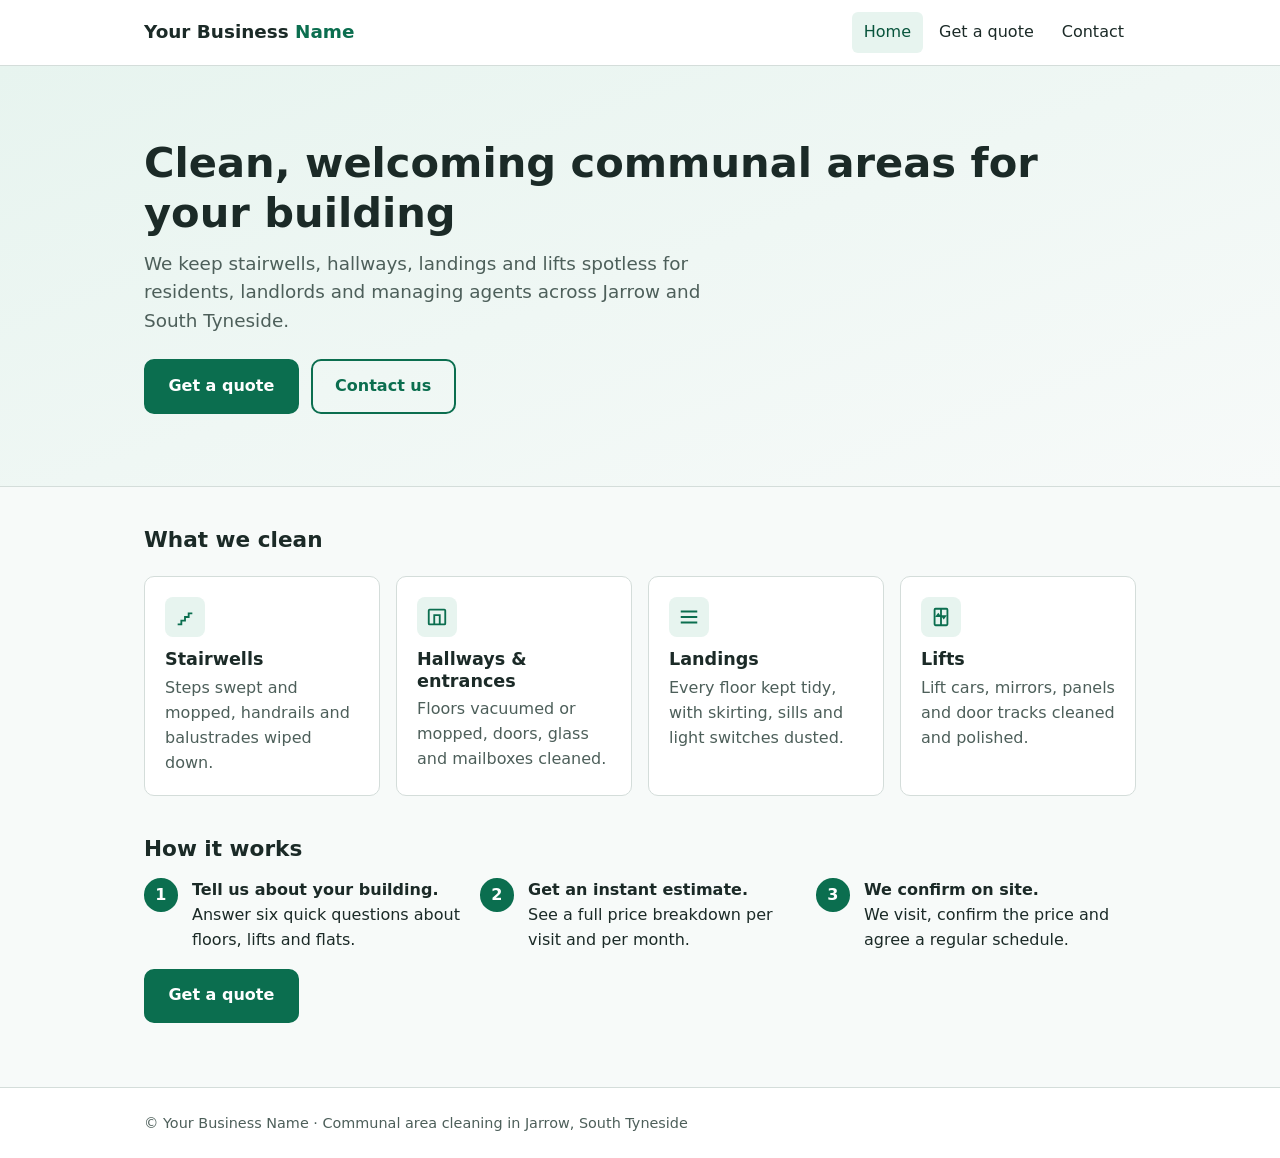
==== index.html @ a8a030b4 "Build communal cleaning quote site prototype Static HTML/CSS/JS site with home, quote and contact pa" ====
<!doctype html>
<html lang="en-GB">
<head>
  <meta charset="utf-8">
  <meta name="viewport" content="width=device-width, initial-scale=1">
  <title>Communal Area Cleaning in Jarrow | Your Business Name</title>
  <meta name="description" content="Reliable communal area cleaning for stairwells, hallways, landings and lifts in Jarrow and South Tyneside. Get an instant estimate online.">
  <link rel="stylesheet" href="css/styles.css">
</head>
<body>
  <a class="skip-link" href="#main">Skip to content</a>

  <header class="site-header">
    <div class="container">
      <a class="logo" href="index.html">Your Business <span>Name</span></a>
      <nav class="site-nav" aria-label="Main">
        <ul>
          <li><a href="index.html" aria-current="page">Home</a></li>
          <li><a href="quote.html">Get a quote</a></li>
          <li><a href="contact.html">Contact</a></li>
        </ul>
      </nav>
    </div>
  </header>

  <main id="main" class="home">
    <section class="hero">
      <div class="container">
        <h1>Clean, welcoming communal areas for your building</h1>
        <p class="lead">We keep stairwells, hallways, landings and lifts spotless for residents, landlords and managing agents across Jarrow and South Tyneside.</p>
        <div class="actions">
          <a class="btn" href="quote.html">Get a quote</a>
          <a class="btn btn-secondary" href="contact.html">Contact us</a>
        </div>
      </div>
    </section>

    <section class="container" aria-labelledby="what-heading" style="padding-top:2.5rem">
      <h2 id="what-heading">What we clean</h2>
      <ul class="features">
        <li class="card">
          <span class="icon" aria-hidden="true">
            <svg width="22" height="22" viewBox="0 0 24 24" fill="none" stroke="currentColor" stroke-width="2"><path d="M4 20h4v-4h4v-4h4V8h4"/></svg>
          </span>
          <h3>Stairwells</h3>
          <p>Steps swept and mopped, handrails and balustrades wiped down.</p>
        </li>
        <li class="card">
          <span class="icon" aria-hidden="true">
            <svg width="22" height="22" viewBox="0 0 24 24" fill="none" stroke="currentColor" stroke-width="2"><rect x="3" y="4" width="18" height="16" rx="1"/><path d="M9 20V10h6v10"/></svg>
          </span>
          <h3>Hallways &amp; entrances</h3>
          <p>Floors vacuumed or mopped, doors, glass and mailboxes cleaned.</p>
        </li>
        <li class="card">
          <span class="icon" aria-hidden="true">
            <svg width="22" height="22" viewBox="0 0 24 24" fill="none" stroke="currentColor" stroke-width="2"><path d="M3 12h18M3 6h18M3 18h18"/></svg>
          </span>
          <h3>Landings</h3>
          <p>Every floor kept tidy, with skirting, sills and light switches dusted.</p>
        </li>
        <li class="card">
          <span class="icon" aria-hidden="true">
            <svg width="22" height="22" viewBox="0 0 24 24" fill="none" stroke="currentColor" stroke-width="2"><rect x="5" y="3" width="14" height="18" rx="1"/><path d="M12 3v18M9 9l-1.5 2h3zM15 13l1.5-2h-3z"/></svg>
          </span>
          <h3>Lifts</h3>
          <p>Lift cars, mirrors, panels and door tracks cleaned and polished.</p>
        </li>
      </ul>
    </section>

    <section class="container" aria-labelledby="how-heading" style="padding-top:2.5rem">
      <h2 id="how-heading">How it works</h2>
      <ol class="steps">
        <li><strong>Tell us about your building.</strong><br>Answer six quick questions about floors, lifts and flats.</li>
        <li><strong>Get an instant estimate.</strong><br>See a full price breakdown per visit and per month.</li>
        <li><strong>We confirm on site.</strong><br>We visit, confirm the price and agree a regular schedule.</li>
      </ol>
      <p><a class="btn" href="quote.html">Get a quote</a></p>
    </section>
  </main>

  <footer class="site-footer">
    <div class="container">
      <p>&copy; Your Business Name · Communal area cleaning in Jarrow, South Tyneside</p>
    </div>
  </footer>
</body>
</html>
---- css/styles.css ----
:root {
  --brand: #0b6e4f;
  --brand-dark: #08543c;
  --brand-tint: #e7f4ef;
  --ink: #1b2a27;
  --muted: #4d5f5a;
  --line: #d4ddda;
  --bg: #f7faf9;
  --card: #ffffff;
  --error: #b42318;
  --warn-bg: #fff6e0;
  --warn-ink: #6b4a00;
  --radius: 10px;
  --max: 64rem;
}

*, *::before, *::after { box-sizing: border-box; }

html { -webkit-text-size-adjust: 100%; }

body {
  margin: 0;
  font-family: system-ui, -apple-system, "Segoe UI", Roboto, Helvetica, Arial, sans-serif;
  font-size: 1rem;
  line-height: 1.55;
  color: var(--ink);
  background: var(--bg);
}

img { max-width: 100%; }

a { color: var(--brand); }
a:hover { color: var(--brand-dark); }

:focus-visible {
  outline: 3px solid #f2a900;
  outline-offset: 2px;
}

.skip-link {
  position: absolute;
  left: -999px;
  top: 0;
  background: var(--ink);
  color: #fff;
  padding: .5rem 1rem;
  z-index: 10;
}
.skip-link:focus { left: 1rem; }

.container {
  width: 100%;
  max-width: var(--max);
  margin: 0 auto;
  padding: 0 1rem;
}

/* Header & nav */
.site-header {
  background: var(--card);
  border-bottom: 1px solid var(--line);
}
.site-header .container {
  display: flex;
  flex-wrap: wrap;
  align-items: center;
  justify-content: space-between;
  gap: .5rem 1rem;
  padding-top: .75rem;
  padding-bottom: .75rem;
}
.logo {
  font-weight: 700;
  font-size: 1.15rem;
  color: var(--ink);
  text-decoration: none;
}
.logo span { color: var(--brand); }
.site-nav ul {
  display: flex;
  gap: .25rem;
  list-style: none;
  margin: 0;
  padding: 0;
}
.site-nav a {
  display: block;
  padding: .5rem .75rem;
  border-radius: 6px;
  color: var(--ink);
  text-decoration: none;
  font-weight: 500;
}
.site-nav a:hover { background: var(--brand-tint); }
.site-nav a[aria-current="page"] {
  background: var(--brand-tint);
  color: var(--brand-dark);
}

main { padding: 2rem 0 3rem; }
main.home { padding-top: 0; }

h1, h2, h3 { line-height: 1.2; margin: 0 0 .75rem; }
h1 { font-size: clamp(1.75rem, 5vw, 2.6rem); }
h2 { font-size: 1.35rem; }
p { margin: 0 0 1rem; }
.lead { font-size: 1.15rem; color: var(--muted); max-width: 38rem; }

/* Buttons */
.btn {
  display: inline-block;
  font: inherit;
  font-weight: 600;
  padding: .8rem 1.4rem;
  border-radius: var(--radius);
  border: 2px solid var(--brand);
  background: var(--brand);
  color: #fff;
  text-decoration: none;
  cursor: pointer;
  min-height: 48px;
  text-align: center;
}
.btn:hover { background: var(--brand-dark); border-color: var(--brand-dark); color: #fff; }
.btn:disabled {
  background: #9fb3ad;
  border-color: #9fb3ad;
  color: #fff;
  cursor: not-allowed;
}
.btn-secondary { background: transparent; color: var(--brand); }
.btn-secondary:hover { background: var(--brand-tint); color: var(--brand-dark); }
.btn-block { display: block; width: 100%; }

/* Home */
.hero {
  background: linear-gradient(160deg, var(--brand-tint), var(--bg));
  border-bottom: 1px solid var(--line);
  padding: 3rem 0;
}
.hero .actions { display: flex; flex-wrap: wrap; gap: .75rem; margin-top: 1.5rem; }

.features {
  display: grid;
  gap: 1rem;
  grid-template-columns: 1fr;
  list-style: none;
  padding: 0;
  margin: 1.5rem 0 0;
}
.card {
  background: var(--card);
  border: 1px solid var(--line);
  border-radius: var(--radius);
  padding: 1.25rem;
}
.card h3 { font-size: 1.1rem; margin-bottom: .35rem; }
.card p { margin: 0; color: var(--muted); }
.icon {
  display: inline-grid;
  place-items: center;
  width: 2.5rem;
  height: 2.5rem;
  border-radius: 8px;
  background: var(--brand-tint);
  color: var(--brand);
  margin-bottom: .75rem;
}

.steps { counter-reset: step; list-style: none; padding: 0; display: grid; gap: 1rem; }
.steps li { counter-increment: step; position: relative; padding-left: 3rem; }
.steps li::before {
  content: counter(step);
  position: absolute;
  left: 0;
  top: 0;
  width: 2.1rem;
  height: 2.1rem;
  border-radius: 50%;
  background: var(--brand);
  color: #fff;
  font-weight: 700;
  display: grid;
  place-items: center;
}

/* Forms */
.layout { display: grid; gap: 1.5rem; }

.field { margin-bottom: 1.25rem; }
.field label, .field legend {
  display: block;
  font-weight: 600;
  margin-bottom: .35rem;
}
.hint { display: block; font-size: .9rem; color: var(--muted); margin-bottom: .4rem; font-weight: 400; }
fieldset { border: 0; margin: 0; padding: 0; min-width: 0; }

input[type="text"], input[type="email"], input[type="tel"], input[type="number"],
select, textarea {
  width: 100%;
  font: inherit;
  color: var(--ink);
  background: #fff;
  border: 1.5px solid #8a9c97;
  border-radius: 8px;
  padding: .7rem .8rem;
  min-height: 48px;
}
textarea { min-height: 10rem; resize: vertical; }
input[aria-invalid="true"], select[aria-invalid="true"], textarea[aria-invalid="true"] {
  border-color: var(--error);
  box-shadow: 0 0 0 1px var(--error);
}

.radio-group { display: grid; gap: .5rem; }
.radio {
  display: flex;
  align-items: center;
  gap: .6rem;
  border: 1.5px solid var(--line);
  border-radius: 8px;
  padding: .7rem .8rem;
  background: #fff;
  cursor: pointer;
  font-weight: 500;
}
.radio input { width: 1.2rem; height: 1.2rem; accent-color: var(--brand); margin: 0; }
.radio:has(input:checked) { border-color: var(--brand); background: var(--brand-tint); }

.mix-group {
  display: grid;
  grid-template-columns: 1fr 1fr;
  gap: .75rem;
  margin-top: .75rem;
  padding: .9rem;
  background: var(--brand-tint);
  border-radius: 8px;
}
.mix-group[hidden] { display: none; }
.mix-group .field { margin: 0; }

.error {
  display: block;
  color: var(--error);
  font-size: .92rem;
  font-weight: 500;
  margin-top: .3rem;
  min-height: 0;
}
.error:empty { display: none; }

.status { margin-top: 1rem; font-weight: 500; }
.status:empty { display: none; }

/* Quote result */
.result { outline: none; }
.result.stale { opacity: .6; }
.result h2 { margin-bottom: 1rem; }
.breakdown { width: 100%; border-collapse: collapse; margin-bottom: 1rem; }
.breakdown th, .breakdown td {
  padding: .55rem 0;
  border-bottom: 1px solid var(--line);
  vertical-align: top;
}
.breakdown th { text-align: left; font-weight: 500; }
.breakdown td { text-align: right; white-space: nowrap; padding-left: 1rem; }
.breakdown .detail { display: block; font-size: .85rem; color: var(--muted); font-weight: 400; }
.breakdown .subtotal th, .breakdown .subtotal td { font-weight: 700; }

.total {
  background: var(--brand);
  color: #fff;
  border-radius: var(--radius);
  padding: 1rem 1.1rem;
  margin-bottom: 1rem;
}
.total .label { display: block; font-size: .95rem; }
.total .amount { display: block; font-size: 2rem; font-weight: 800; line-height: 1.1; }
.total .monthly { display: block; margin-top: .35rem; font-size: .95rem; }

.notice {
  background: var(--warn-bg);
  color: var(--warn-ink);
  border-radius: 8px;
  padding: .75rem .9rem;
  margin-bottom: 1rem;
  font-size: .95rem;
}
.notice[hidden] { display: none; }
.disclaimer { font-size: .9rem; color: var(--muted); }

.placeholder-result { color: var(--muted); }

/* Contact */
.contact-list { list-style: none; padding: 0; margin: 0; }
.contact-list li { padding: .5rem 0; border-bottom: 1px solid var(--line); }
.contact-list li:last-child { border-bottom: 0; }
.contact-list strong { display: block; font-size: .85rem; color: var(--muted); font-weight: 600; }

.hidden-field { position: absolute; left: -9999px; }

/* Footer */
.site-footer {
  border-top: 1px solid var(--line);
  background: var(--card);
  padding: 1.5rem 0;
  font-size: .9rem;
  color: var(--muted);
}
.site-footer p { margin: 0; }

/* Larger screens */
@media (min-width: 40rem) {
  .features { grid-template-columns: repeat(2, 1fr); }
  .radio-group { grid-template-columns: repeat(3, 1fr); }
  .steps { grid-template-columns: repeat(3, 1fr); }
}
@media (min-width: 56rem) {
  .features { grid-template-columns: repeat(4, 1fr); }
  .layout { grid-template-columns: 3fr 2fr; align-items: start; }
  .layout .sticky { position: sticky; top: 1rem; }
  .hero { padding: 4.5rem 0; }
}
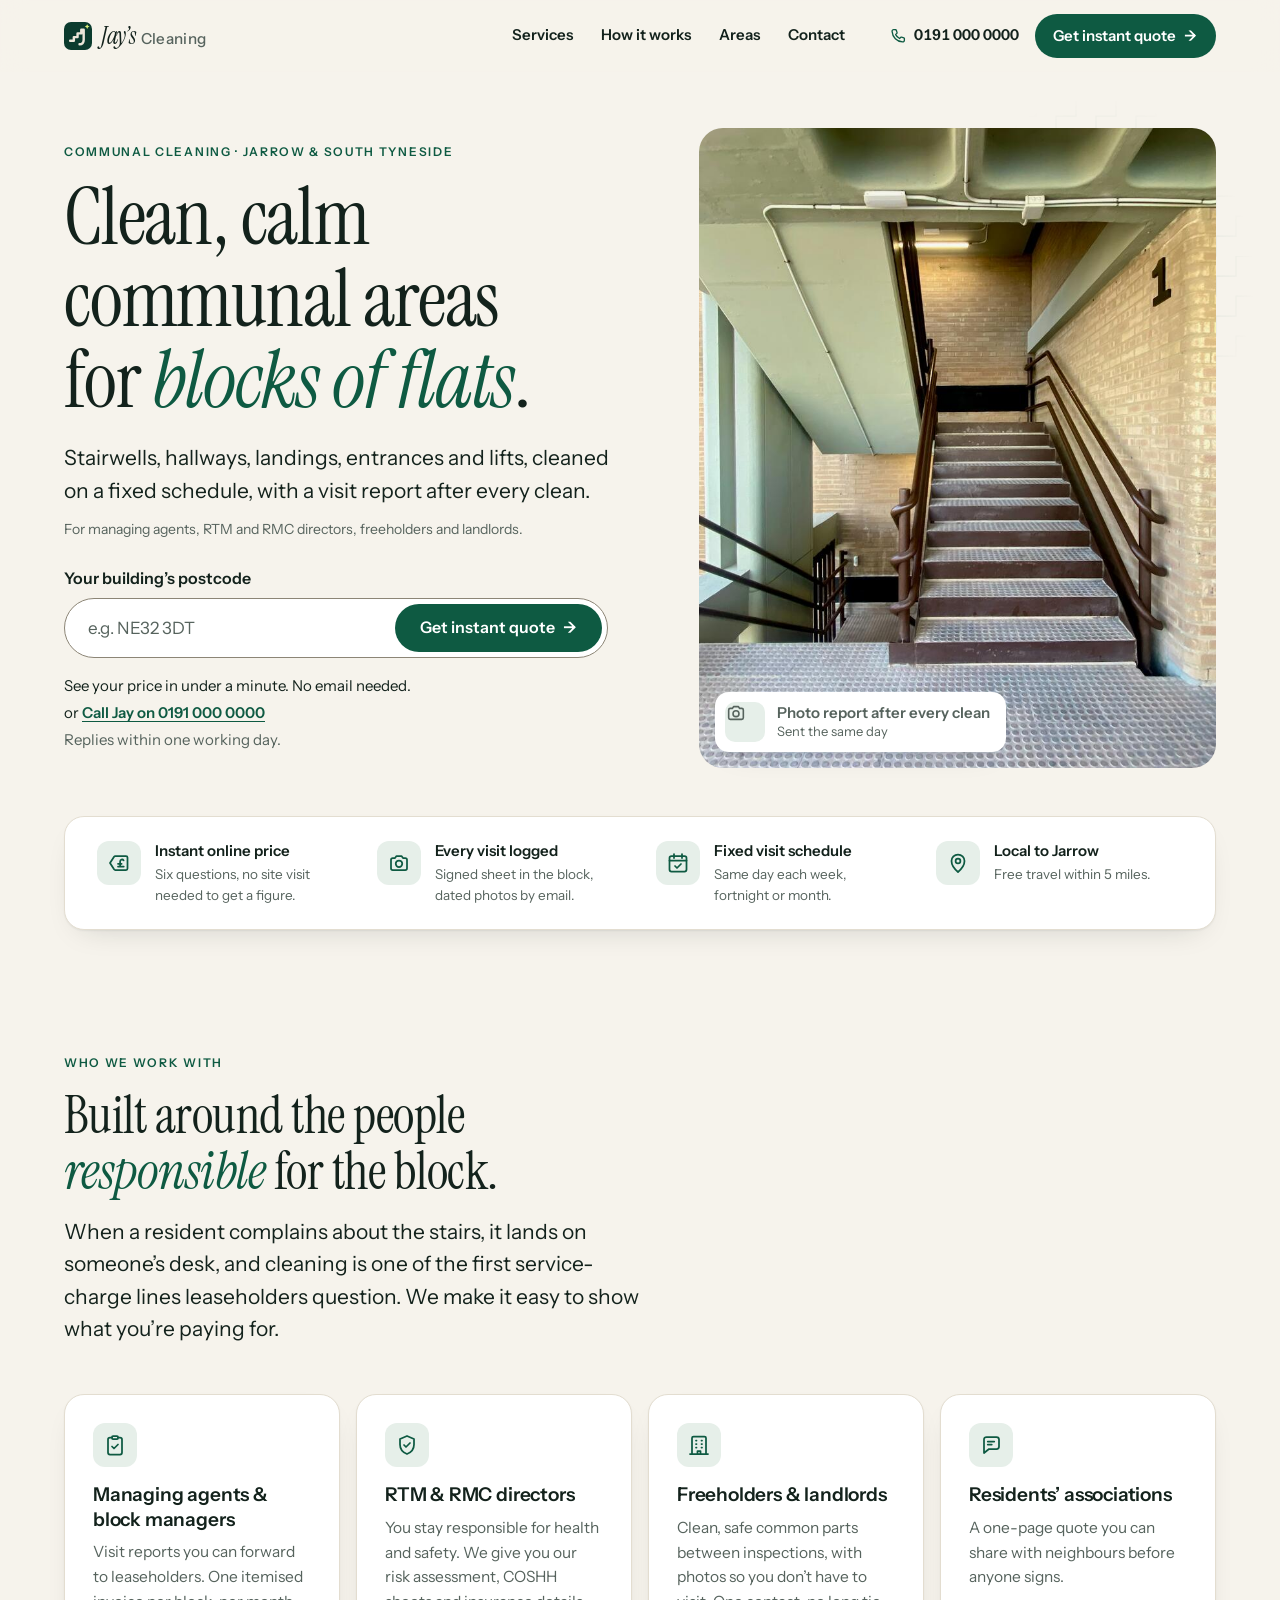
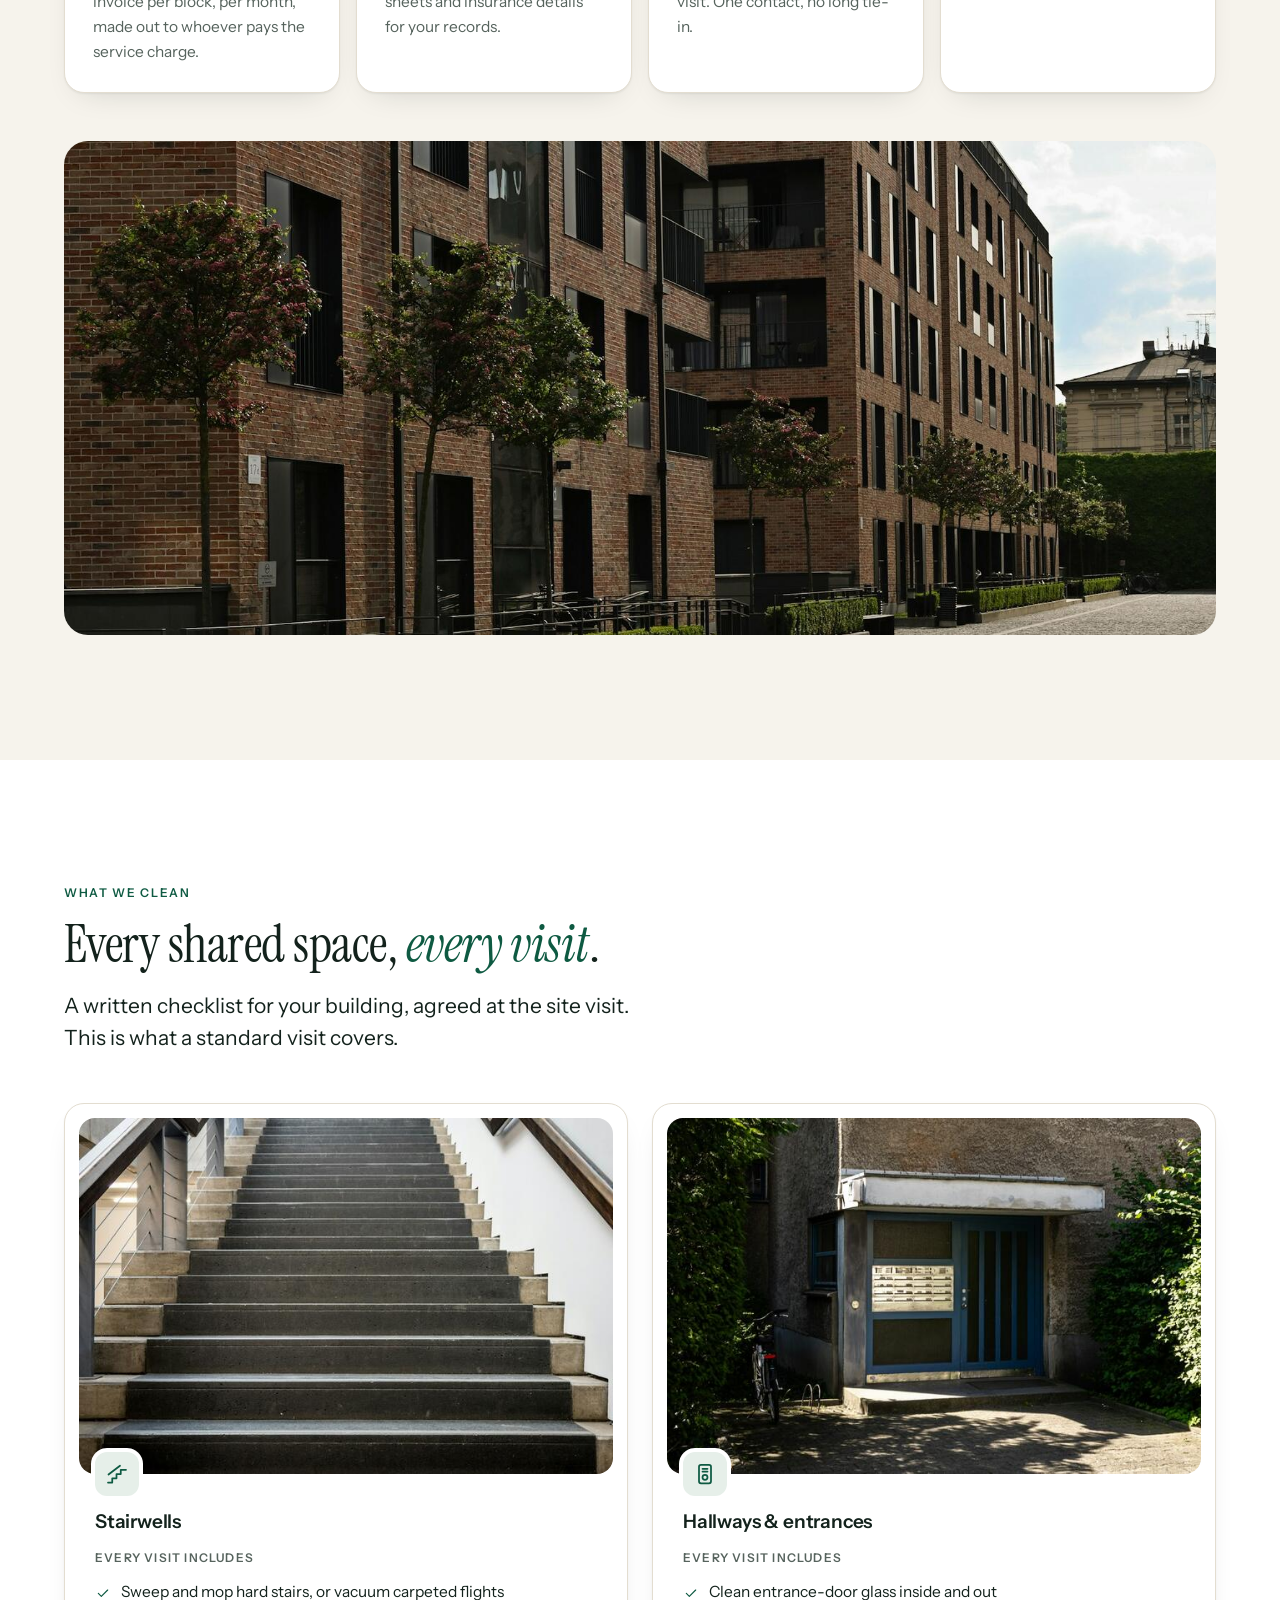
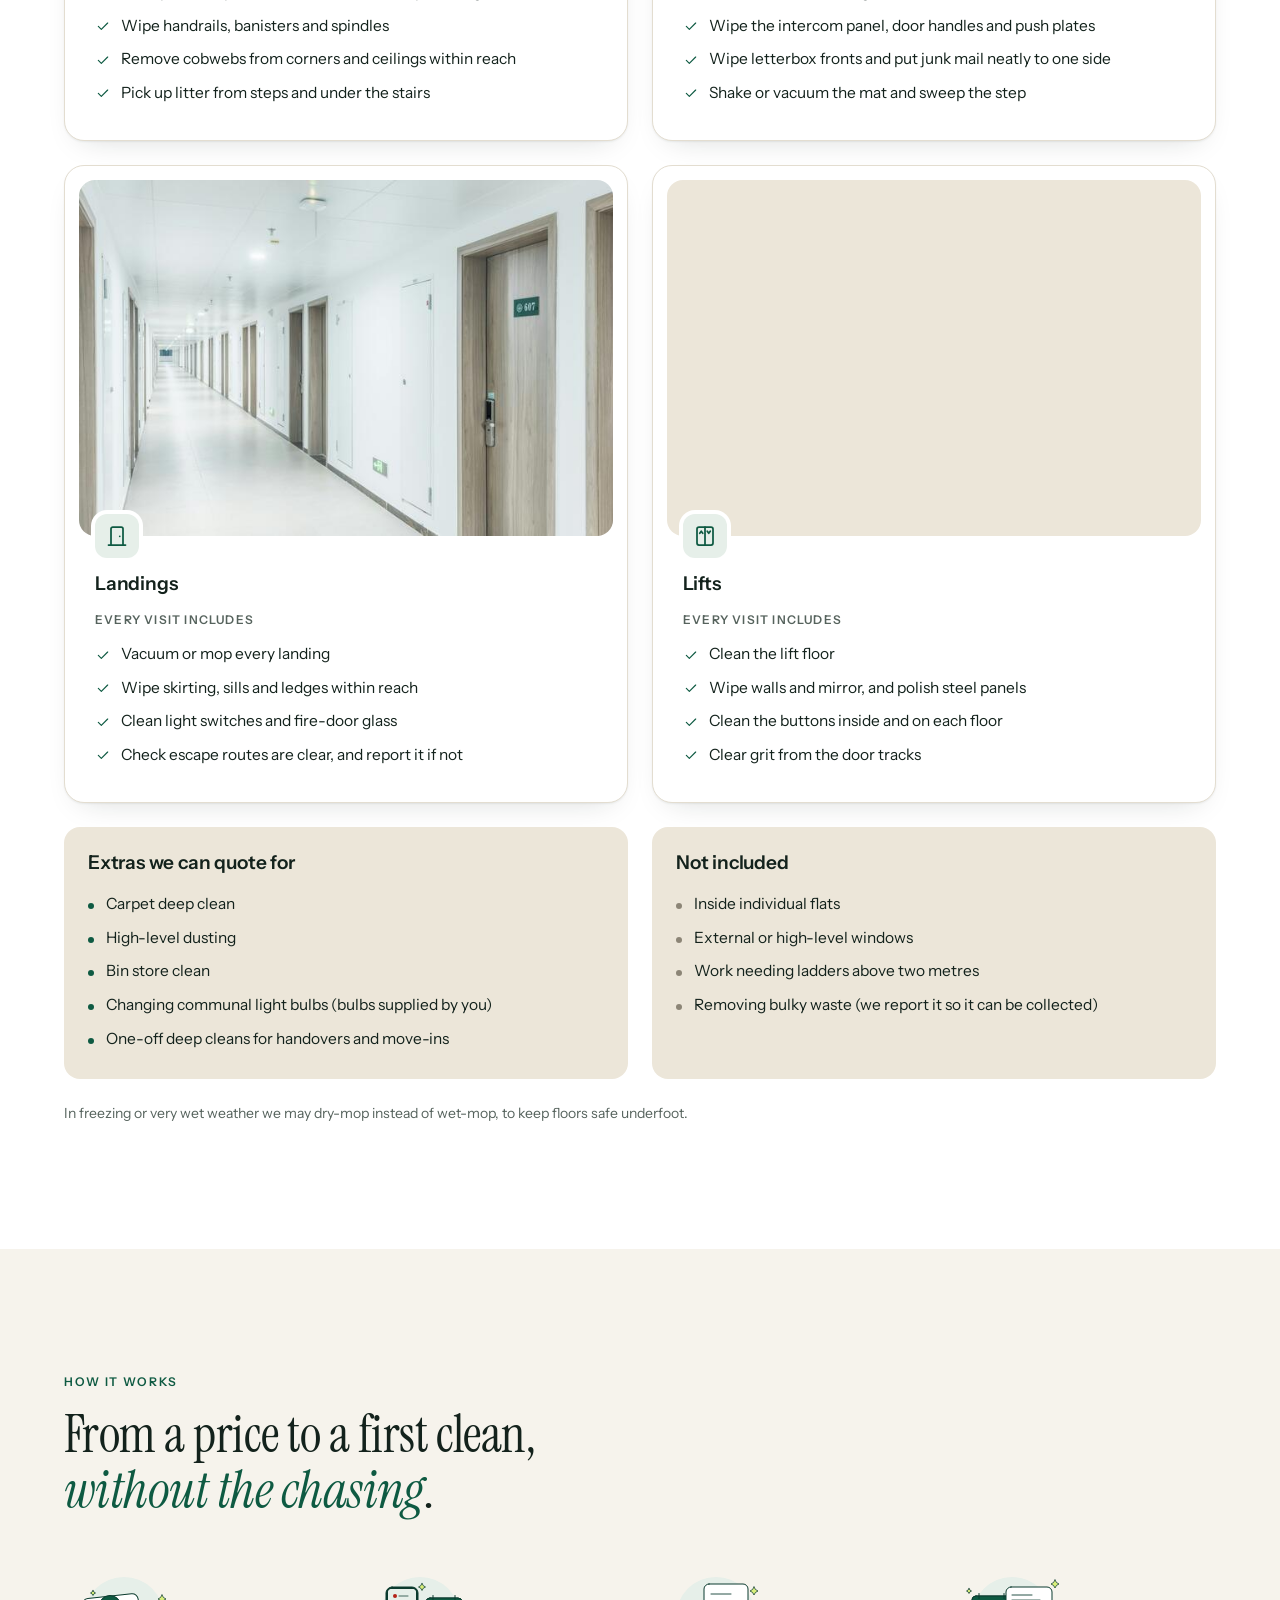
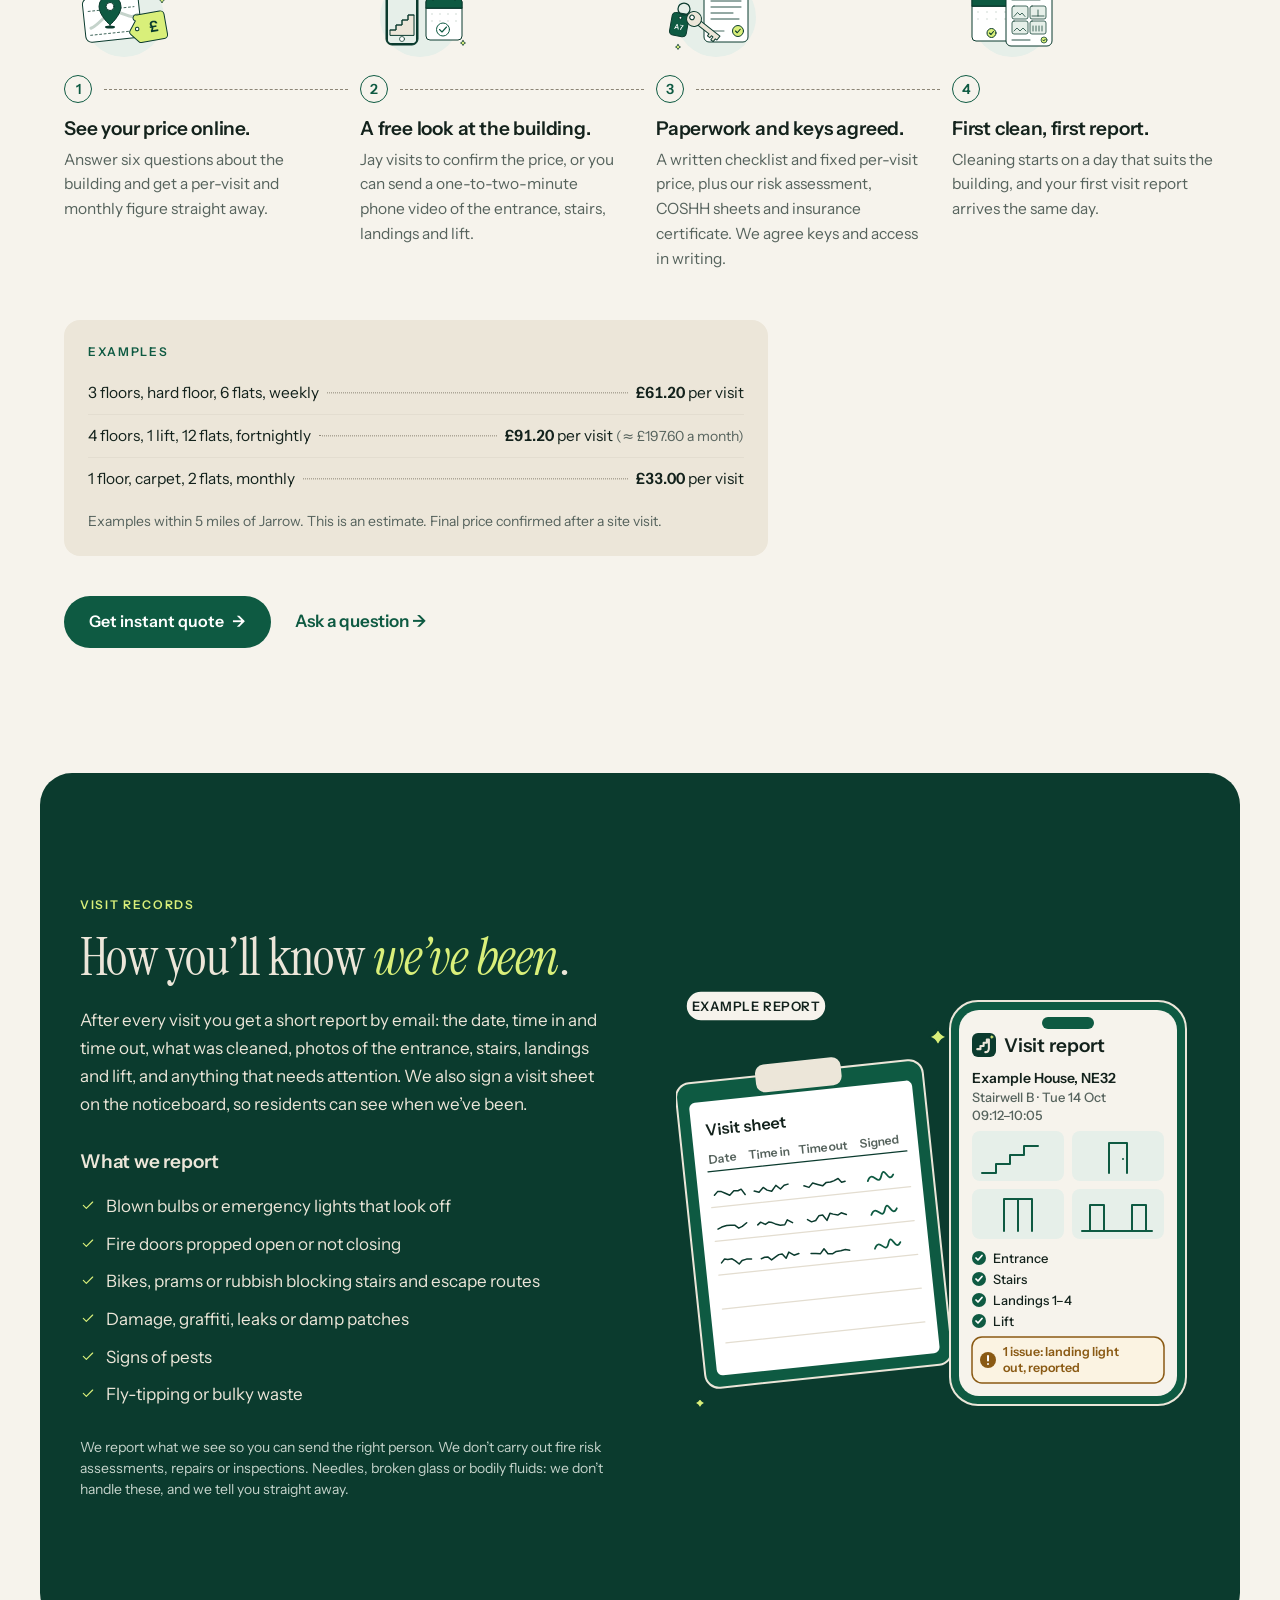
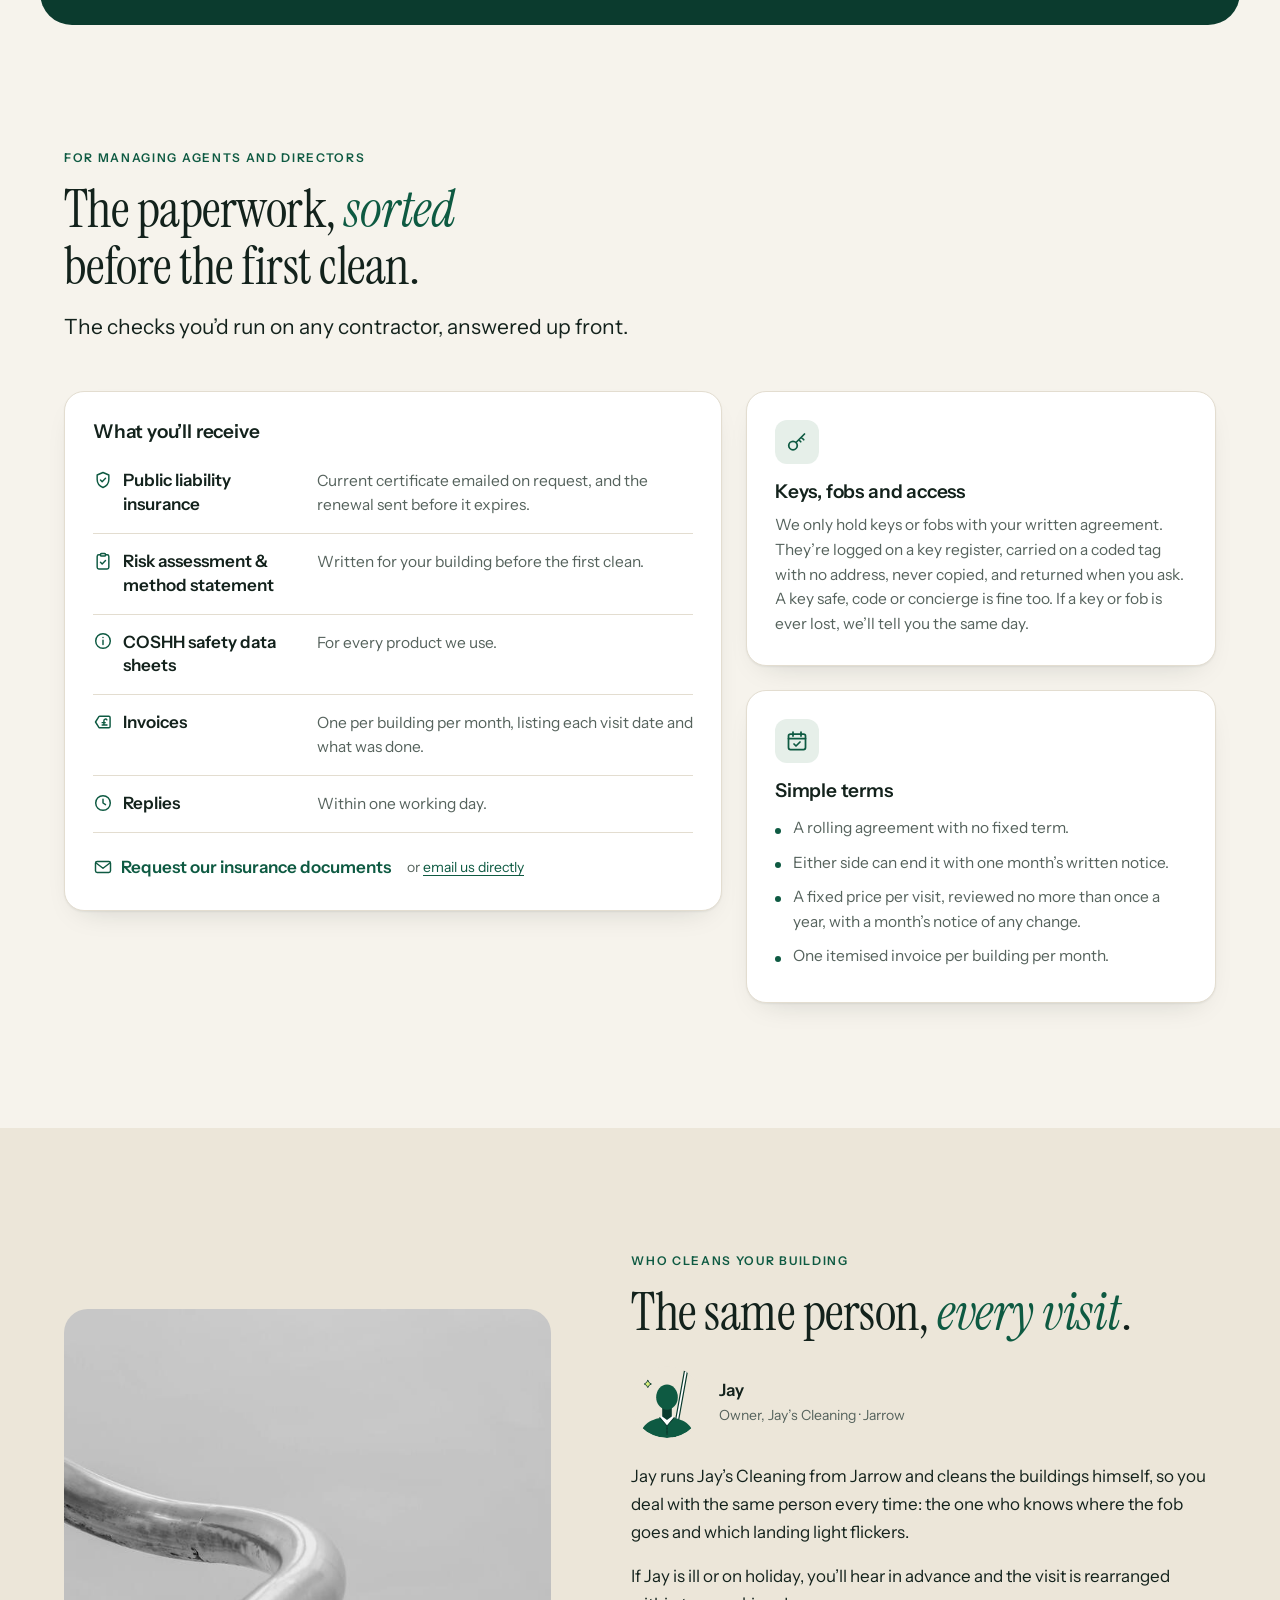
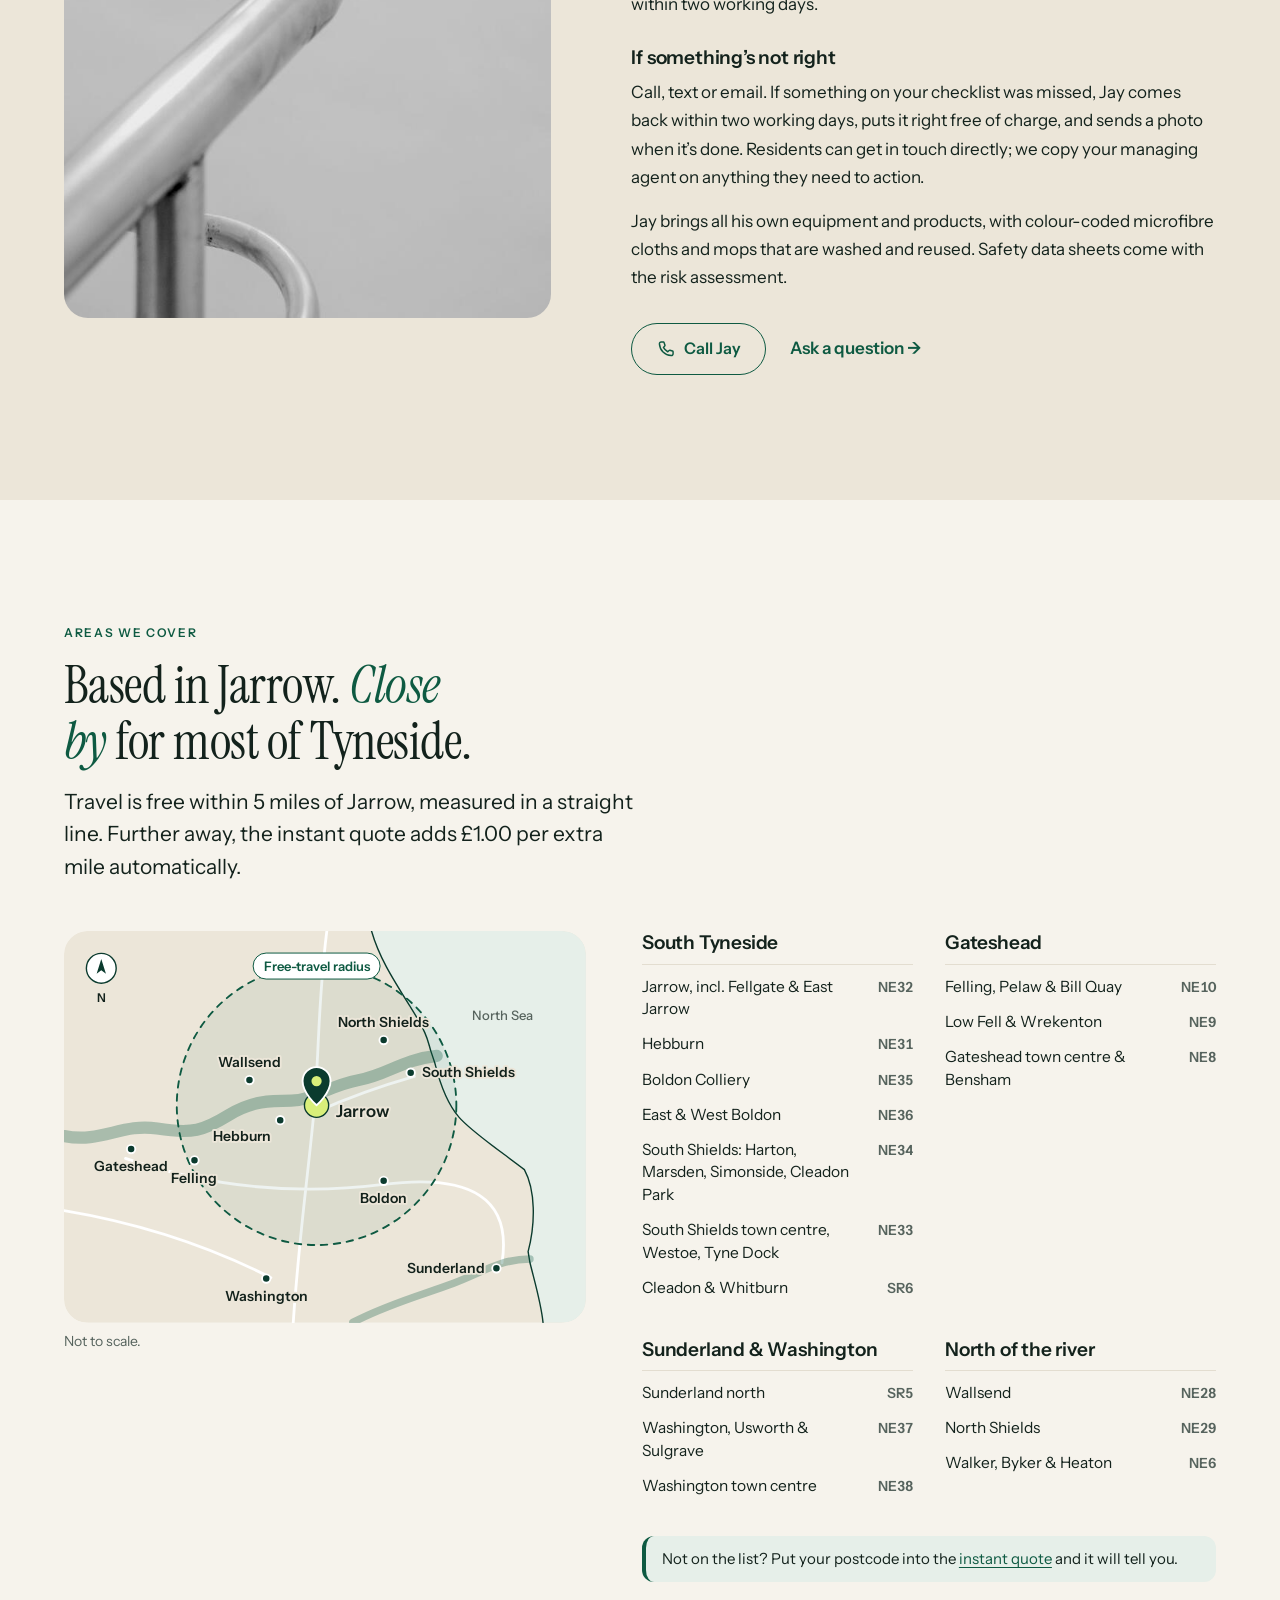
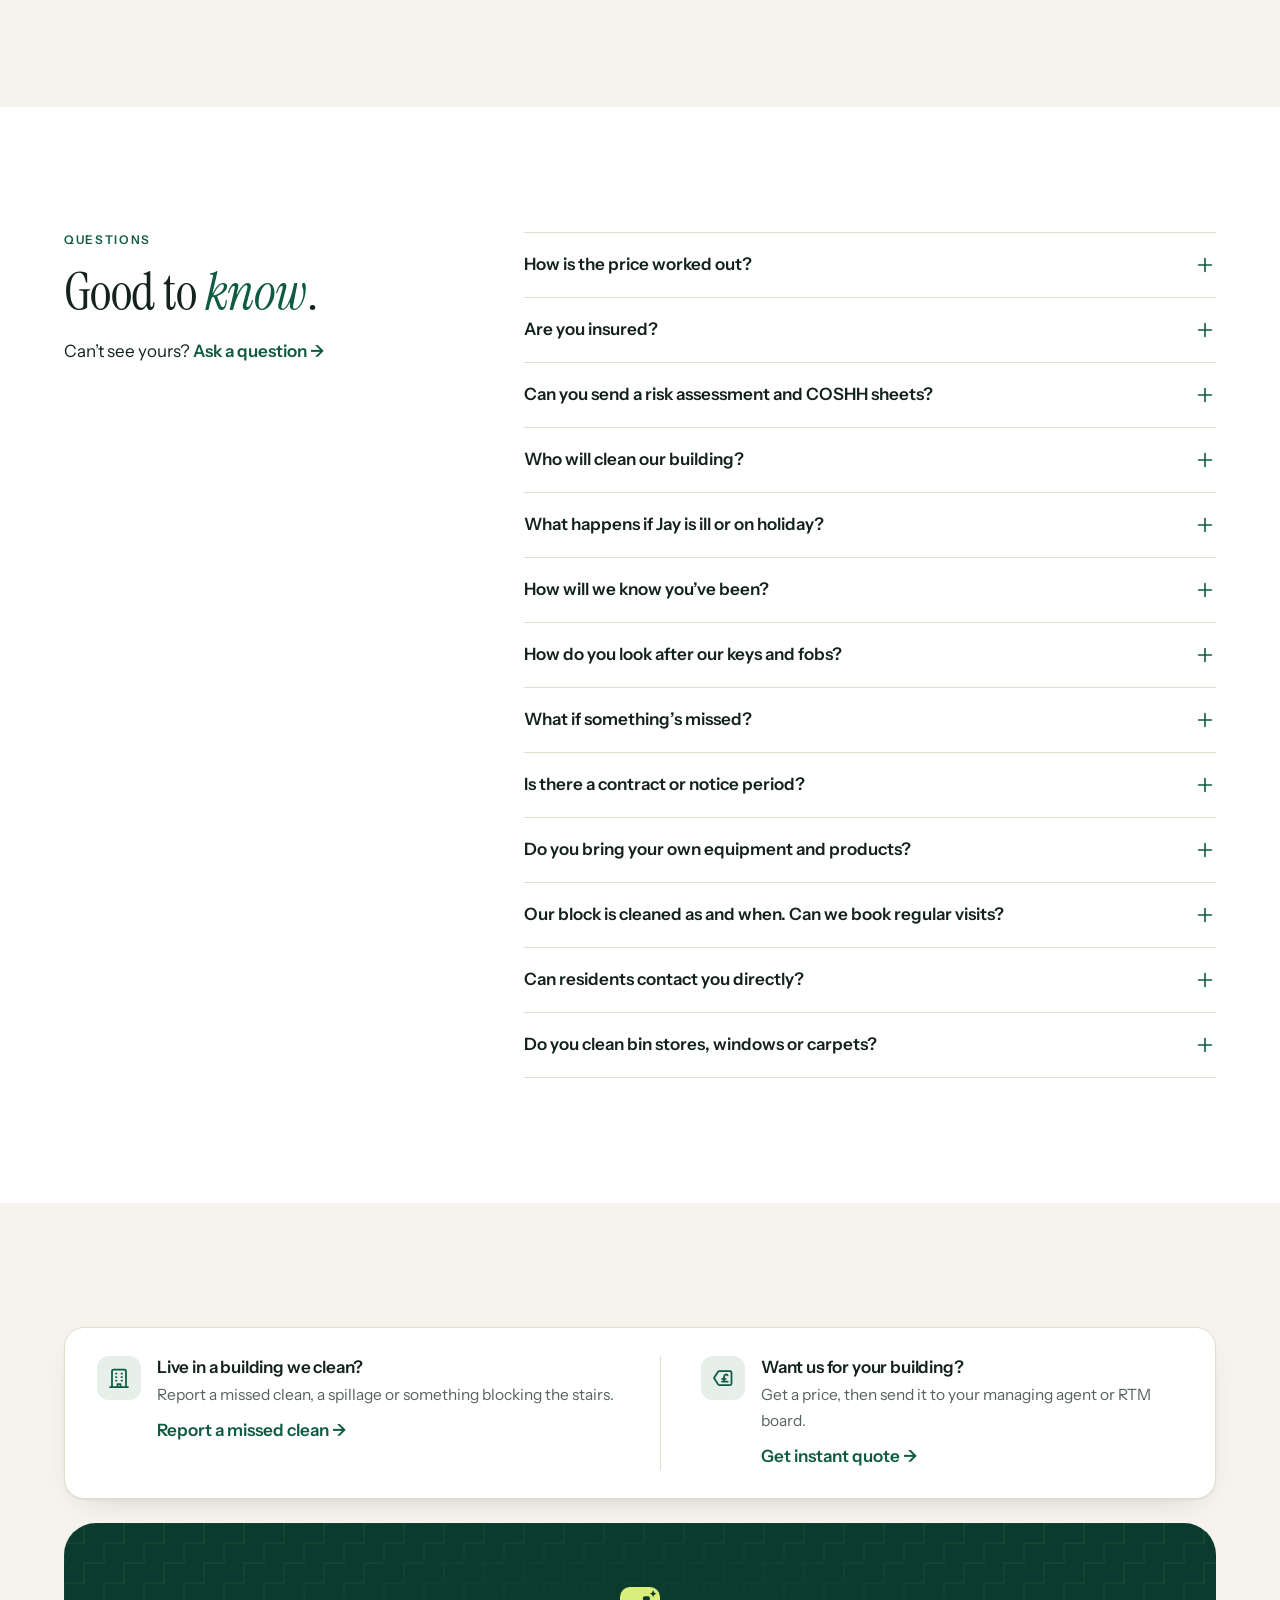
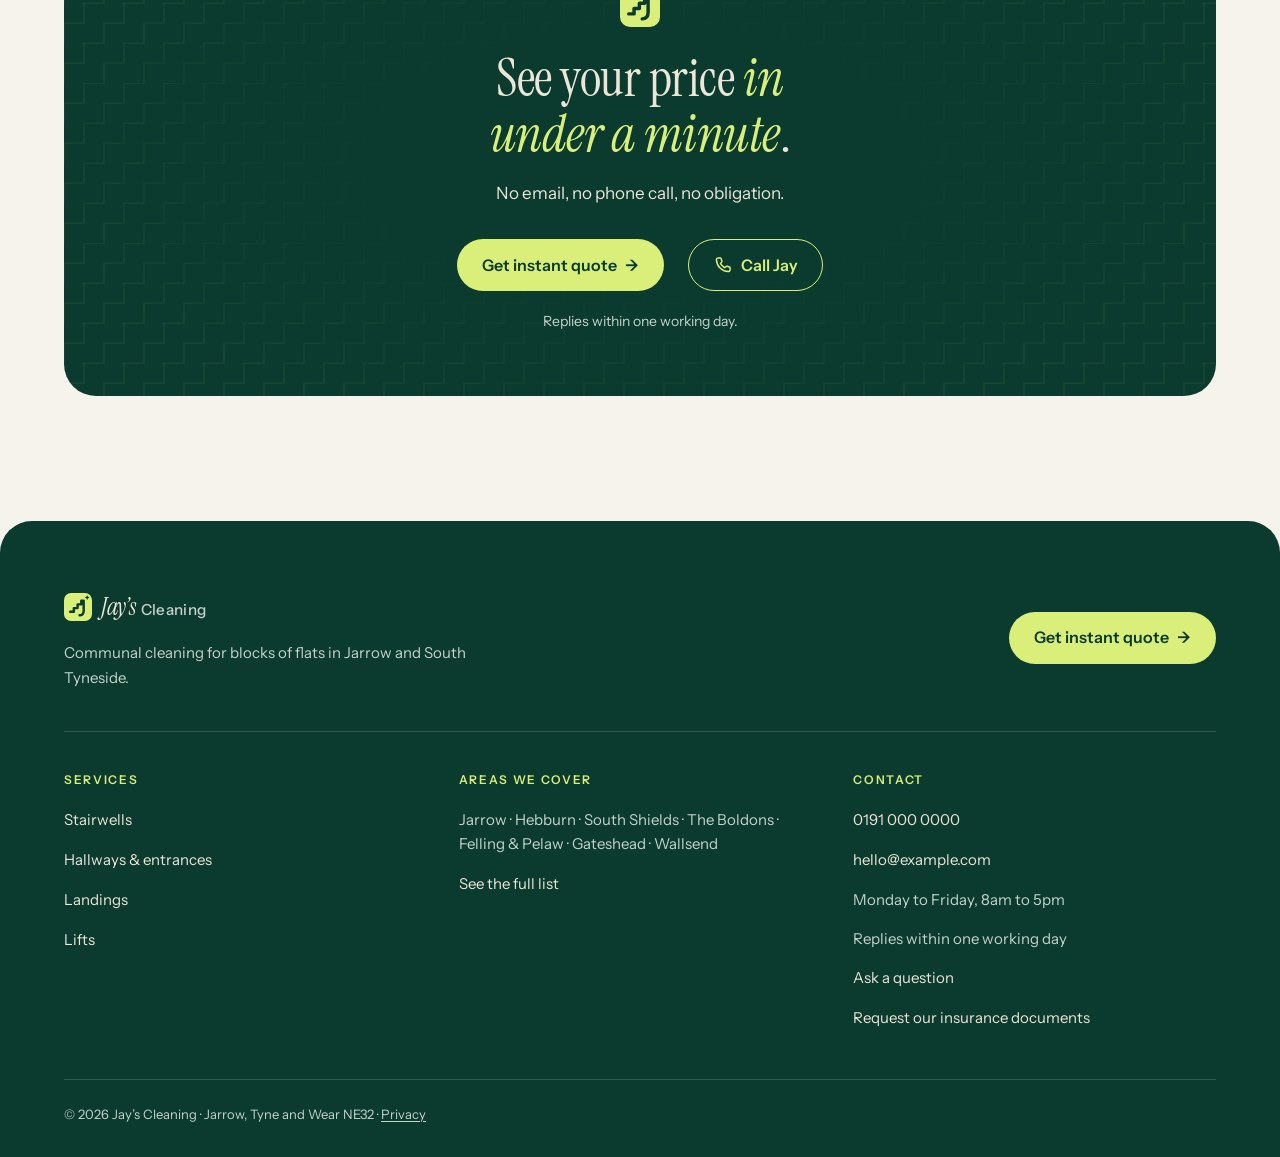
==== commit b51d7f0b: "Redesign as Jay's Cleaning with photos and bespoke artwork New visual design, copy, licensed stock p" ====
--- a/index.html
+++ b/index.html
@@ -1,89 +1,731 @@
 <!doctype html>
 <html lang="en-GB">
 <head>
+  <script>document.documentElement.classList.add('js')</script>
   <meta charset="utf-8">
-  <meta name="viewport" content="width=device-width, initial-scale=1">
-  <title>Communal Area Cleaning in Jarrow | Your Business Name</title>
-  <meta name="description" content="Reliable communal area cleaning for stairwells, hallways, landings and lifts in Jarrow and South Tyneside. Get an instant estimate online.">
+  <meta name="viewport" content="width=device-width, initial-scale=1, viewport-fit=cover">
+  <title>Communal Cleaning in Jarrow &amp; South Tyneside | Jay’s Cleaning</title>
+  <meta name="description" content="Stairwell, hallway, landing, entrance and lift cleaning for blocks of flats in Jarrow, Hebburn, South Shields and the Boldons. See your price online in under a minute.">
+  <link rel="canonical" href="https://jays-cleaning.example/">
+  <meta name="theme-color" content="#f6f3ec">
+
+  <meta property="og:type" content="website">
+  <meta property="og:locale" content="en_GB">
+  <meta property="og:site_name" content="Jay’s Cleaning">
+  <meta property="og:title" content="Communal Cleaning in Jarrow &amp; South Tyneside | Jay’s Cleaning">
+  <meta property="og:description" content="Stairwell, hallway, landing, entrance and lift cleaning for blocks of flats in Jarrow, Hebburn, South Shields and the Boldons. See your price online in under a minute.">
+  <meta property="og:url" content="https://jays-cleaning.example/">
+  <meta property="og:image" content="https://jays-cleaning.example/images/art/og-image.png">
+  <meta property="og:image:width" content="1200">
+  <meta property="og:image:height" content="630">
+  <meta property="og:image:alt" content="Jay’s Cleaning: communal cleaning for blocks of flats in Jarrow and South Tyneside.">
+  <meta name="twitter:card" content="summary_large_image">
+  <meta name="twitter:title" content="Communal Cleaning in Jarrow &amp; South Tyneside | Jay’s Cleaning">
+  <meta name="twitter:description" content="Stairwell, hallway, landing, entrance and lift cleaning for blocks of flats in Jarrow, Hebburn, South Shields and the Boldons. See your price online in under a minute.">
+  <meta name="twitter:image" content="https://jays-cleaning.example/images/art/og-image.png">
+
+  <link rel="icon" href="favicon.svg" type="image/svg+xml">
+  <link rel="icon" href="images/art/favicon-32.png" sizes="32x32" type="image/png">
+  <link rel="apple-touch-icon" href="images/art/apple-touch-icon.png">
+
+  <link rel="preconnect" href="https://fonts.googleapis.com">
+  <link rel="preconnect" href="https://fonts.gstatic.com" crossorigin>
+  <link rel="stylesheet" href="https://fonts.googleapis.com/css2?family=Instrument+Sans:wght@400;500;600&family=Instrument+Serif:ital@0;1&display=swap">
   <link rel="stylesheet" href="css/styles.css">
+  <script type="application/ld+json">
+{
+  "@context": "https://schema.org",
+  "@type": "LocalBusiness",
+  "name": "Jay’s Cleaning",
+  "description": "Communal cleaning for blocks of flats in Jarrow and South Tyneside: stairwells, hallways, landings, entrances and lifts, cleaned on a fixed schedule.",
+  "address": {
+    "@type": "PostalAddress",
+    "addressLocality": "Jarrow",
+    "addressRegion": "Tyne and Wear",
+    "postalCode": "NE32",
+    "addressCountry": "GB"
+  },
+  "geo": {
+    "@type": "GeoCoordinates",
+    "latitude": 54.96742,
+    "longitude": -1.48436
+  },
+  "areaServed": [
+    {
+      "@type": "City",
+      "name": "Jarrow"
+    },
+    {
+      "@type": "City",
+      "name": "Hebburn"
+    },
+    {
+      "@type": "City",
+      "name": "South Shields"
+    },
+    {
+      "@type": "Place",
+      "name": "The Boldons"
+    },
+    {
+      "@type": "AdministrativeArea",
+      "name": "South Tyneside"
+    },
+    {
+      "@type": "AdministrativeArea",
+      "name": "Gateshead"
+    },
+    {
+      "@type": "AdministrativeArea",
+      "name": "North Tyneside"
+    },
+    {
+      "@type": "AdministrativeArea",
+      "name": "Sunderland"
+    }
+  ],
+  "telephone": "+441910000000",
+  "email": "hello@example.com",
+  "knowsAbout": [
+    "Communal area cleaning",
+    "Stairwell and landing cleaning",
+    "Lift cleaning"
+  ],
+  "hasOfferCatalog": {
+    "@type": "OfferCatalog",
+    "name": "Communal cleaning services",
+    "itemListElement": [
+      {
+        "@type": "Offer",
+        "itemOffered": {
+          "@type": "Service",
+          "name": "Stairwell and landing cleaning"
+        }
+      },
+      {
+        "@type": "Offer",
+        "itemOffered": {
+          "@type": "Service",
+          "name": "Hallway and entrance cleaning"
+        }
+      },
+      {
+        "@type": "Offer",
+        "itemOffered": {
+          "@type": "Service",
+          "name": "Lift cleaning"
+        }
+      }
+    ]
+  }
+}
+  </script>
 </head>
 <body>
+  <svg xmlns="http://www.w3.org/2000/svg" width="0" height="0" style="position:absolute" aria-hidden="true" focusable="false"><symbol id="i-stairs" viewBox="0 0 24 24"><g fill="none" stroke="currentColor" stroke-width="1.75" stroke-linecap="round" stroke-linejoin="round"><path d="M3 20.5h4.25v-4.25h4.25V12h4.25V7.75H21"/><path d="M3.5 12.5 15 3.75"/></g></symbol><symbol id="i-door" viewBox="0 0 24 24"><g fill="none" stroke="currentColor" stroke-width="1.75" stroke-linecap="round" stroke-linejoin="round"><path d="M6 21V4.75c0-.97.78-1.75 1.75-1.75h8.5c.97 0 1.75.78 1.75 1.75V21M3.5 21h17"/><path d="M14.75 12.25v.01"/></g></symbol><symbol id="i-intercom" viewBox="0 0 24 24"><g fill="none" stroke="currentColor" stroke-width="1.75" stroke-linecap="round" stroke-linejoin="round"><rect x="6" y="2.75" width="12" height="18.5" rx="2"/><path d="M9.5 6.75h5M9.5 9.5h5"/><circle cx="12" cy="15.25" r="2.5"/></g></symbol><symbol id="i-lift" viewBox="0 0 24 24"><g fill="none" stroke="currentColor" stroke-width="1.75" stroke-linecap="round" stroke-linejoin="round"><rect x="4" y="3" width="16" height="18" rx="2"/><path d="M12 3v18M6.75 9.25l1.5-2 1.5 2M14.25 7.25l1.5 2 1.5-2"/></g></symbol><symbol id="i-landing" viewBox="0 0 24 24"><g fill="none" stroke="currentColor" stroke-width="1.75" stroke-linecap="round" stroke-linejoin="round"><path d="M2.75 20.75h18.5M4 20.75V7.5c0-.55.45-1 1-1h4c.55 0 1 .45 1 1v13.25M14 20.75V7.5c0-.55.45-1 1-1h4c.55 0 1 .45 1 1v13.25M8.25 14v.01M15.75 14v.01M12 3.25v.01"/></g></symbol><symbol id="i-calendar-check" viewBox="0 0 24 24"><g fill="none" stroke="currentColor" stroke-width="1.75" stroke-linecap="round" stroke-linejoin="round"><rect x="3.5" y="5" width="17" height="15.5" rx="2"/><path d="M3.5 9.5h17M8 3v4M16 3v4M9 15l2 2 4-4"/></g></symbol><symbol id="i-shield-check" viewBox="0 0 24 24"><g fill="none" stroke="currentColor" stroke-width="1.75" stroke-linecap="round" stroke-linejoin="round"><path d="M12 3l7 3v5.5c0 4.3-2.9 7.9-7 9.5-4.1-1.6-7-5.2-7-9.5V6z"/><path d="M9 12l2 2 4-4"/></g></symbol><symbol id="i-camera" viewBox="0 0 24 24"><g fill="none" stroke="currentColor" stroke-width="1.75" stroke-linecap="round" stroke-linejoin="round"><path d="M4 8.75C4 7.78 4.78 7 5.75 7H8l1.5-2h5L16 7h2.25c.97 0 1.75.78 1.75 1.75v8.5c0 .97-.78 1.75-1.75 1.75H5.75C4.78 19 4 18.22 4 17.25z"/><circle cx="12" cy="12.75" r="3.25"/></g></symbol><symbol id="i-clipboard-check" viewBox="0 0 24 24"><g fill="none" stroke="currentColor" stroke-width="1.75" stroke-linecap="round" stroke-linejoin="round"><path d="M9 4.5H7a2 2 0 0 0-2 2v13a2 2 0 0 0 2 2h10a2 2 0 0 0 2-2v-13a2 2 0 0 0-2-2h-2"/><rect x="9" y="3" width="6" height="3" rx="1"/><path d="M9 13.5l2 2 4-4"/></g></symbol><symbol id="i-key" viewBox="0 0 24 24"><g fill="none" stroke="currentColor" stroke-width="1.75" stroke-linecap="round" stroke-linejoin="round"><circle cx="8" cy="15.5" r="4.25"/><path d="M11 12.5 19.5 4M16.25 7.25l2.5 2.5M13.75 9.75l2 2"/></g></symbol><symbol id="i-pound-tag" viewBox="0 0 24 24"><g fill="none" stroke="currentColor" stroke-width="1.75" stroke-linecap="round" stroke-linejoin="round"><path d="M8.3 5H19c.83 0 1.5.67 1.5 1.5v11c0 .83-.67 1.5-1.5 1.5H8.3a1.5 1.5 0 0 1-1.24-.66L3 12l4.06-6.34A1.5 1.5 0 0 1 8.3 5z"/><path d="M16.6 9.4a1.9 1.9 0 0 0-3.5 1v5.1M11 15.5h5.75M11 12.75h3.6"/></g></symbol><symbol id="i-map-pin" viewBox="0 0 24 24"><g fill="none" stroke="currentColor" stroke-width="1.75" stroke-linecap="round" stroke-linejoin="round"><path d="M12 21s-6.5-5.6-6.5-11a6.5 6.5 0 0 1 13 0c0 5.4-6.5 11-6.5 11z"/><circle cx="12" cy="10" r="2.4"/></g></symbol><symbol id="i-phone" viewBox="0 0 24 24"><g fill="none" stroke="currentColor" stroke-width="1.75" stroke-linecap="round" stroke-linejoin="round"><path d="M8.6 3.5H6.2A2.1 2.1 0 0 0 4.1 5.8C4.6 13.5 10.5 19.4 18.2 19.9a2.1 2.1 0 0 0 2.3-2.1v-2.4a1 1 0 0 0-.7-.95l-3.1-1a1 1 0 0 0-1 .25l-1.6 1.6a12.4 12.4 0 0 1-5.2-5.2l1.6-1.6a1 1 0 0 0 .25-1l-1-3.1a1 1 0 0 0-.95-.7z"/></g></symbol><symbol id="i-mail" viewBox="0 0 24 24"><g fill="none" stroke="currentColor" stroke-width="1.75" stroke-linecap="round" stroke-linejoin="round"><rect x="3" y="5.5" width="18" height="13" rx="2"/><path d="m3.75 7.25 8.25 6.25 8.25-6.25"/></g></symbol><symbol id="i-clock" viewBox="0 0 24 24"><g fill="none" stroke="currentColor" stroke-width="1.75" stroke-linecap="round" stroke-linejoin="round"><circle cx="12" cy="12" r="8.75"/><path d="M12 7.5V12l3 2"/></g></symbol><symbol id="i-chat" viewBox="0 0 24 24"><g fill="none" stroke="currentColor" stroke-width="1.75" stroke-linecap="round" stroke-linejoin="round"><path d="M20 13.5a2.5 2.5 0 0 1-2.5 2.5H10l-5 4V6.5A2.5 2.5 0 0 1 7.5 4h10A2.5 2.5 0 0 1 20 6.5z"/><path d="M8.75 8.5h6.5M8.75 11.5h4"/></g></symbol><symbol id="i-building" viewBox="0 0 24 24"><g fill="none" stroke="currentColor" stroke-width="1.75" stroke-linecap="round" stroke-linejoin="round"><path d="M5 21V5c0-.83.67-1.5 1.5-1.5h11c.83 0 1.5.67 1.5 1.5v16M3 21h18M9 7.5h.5M14.5 7.5h.5M9 11h.5M14.5 11h.5M9 14.5h.5M14.5 14.5h.5M10.5 21v-3h3v3"/></g></symbol><symbol id="i-check" viewBox="0 0 24 24"><g fill="none" stroke="currentColor" stroke-width="1.75" stroke-linecap="round" stroke-linejoin="round"><path d="M5 12.5l4.5 4.5L19 7.5"/></g></symbol><symbol id="i-plus" viewBox="0 0 24 24"><g fill="none" stroke="currentColor" stroke-width="1.75" stroke-linecap="round" stroke-linejoin="round"><path d="M12 5v14M5 12h14"/></g></symbol><symbol id="i-minus" viewBox="0 0 24 24"><g fill="none" stroke="currentColor" stroke-width="1.75" stroke-linecap="round" stroke-linejoin="round"><path d="M5 12h14"/></g></symbol><symbol id="i-arrow-right" viewBox="0 0 24 24"><g fill="none" stroke="currentColor" stroke-width="1.75" stroke-linecap="round" stroke-linejoin="round"><path d="M5 12h14M13 6l6 6-6 6"/></g></symbol><symbol id="i-chevron-down" viewBox="0 0 24 24"><g fill="none" stroke="currentColor" stroke-width="1.75" stroke-linecap="round" stroke-linejoin="round"><path d="m6 9 6 6 6-6"/></g></symbol><symbol id="i-info" viewBox="0 0 24 24"><g fill="none" stroke="currentColor" stroke-width="1.75" stroke-linecap="round" stroke-linejoin="round"><circle cx="12" cy="12" r="8.75"/><path d="M12 11v5.25M12 7.75h.01"/></g></symbol><symbol id="i-alert" viewBox="0 0 24 24"><g fill="none" stroke="currentColor" stroke-width="1.75" stroke-linecap="round" stroke-linejoin="round"><circle cx="12" cy="12" r="8.75"/><path d="M12 7.5v5.25M12 16.25h.01"/></g></symbol><symbol id="i-tiles" viewBox="0 0 24 24"><g fill="none" stroke="currentColor" stroke-width="1.75" stroke-linecap="round" stroke-linejoin="round"><rect x="3.5" y="3.5" width="17" height="17" rx="2"/><path d="M3.5 9.17h17M3.5 14.83h17M9.17 3.5v17M14.83 3.5v17"/></g></symbol><symbol id="i-carpet" viewBox="0 0 24 24"><g fill="none" stroke="currentColor" stroke-width="1.75" stroke-linecap="round" stroke-linejoin="round"><rect x="5" y="4.5" width="14" height="15" rx="1.5"/><path d="m12 8.25 3.25 3.75L12 15.75 8.75 12zM7.75 2.25v2.25M10.5 2.25v2.25M13.5 2.25v2.25M16.25 2.25v2.25M7.75 19.5v2.25M10.5 19.5v2.25M13.5 19.5v2.25M16.25 19.5v2.25"/></g></symbol><symbol id="i-half" viewBox="0 0 24 24"><g fill="none" stroke="currentColor" stroke-width="1.75" stroke-linecap="round" stroke-linejoin="round"><path fill="currentColor" fill-opacity=".22" stroke="none" d="M12 3.5h6.5a2 2 0 0 1 2 2v13a2 2 0 0 1-2 2H12z"/><rect x="3.5" y="3.5" width="17" height="17" rx="2"/><path d="M12 3.5v17M3.5 9.17H12M3.5 14.83H12M7.75 3.5v17"/></g></symbol><symbol id="i-menu" viewBox="0 0 24 24"><g fill="none" stroke="currentColor" stroke-width="1.75" stroke-linecap="round" stroke-linejoin="round"><path d="M4 7h16M4 12h16M4 17h16"/></g></symbol><symbol id="i-close" viewBox="0 0 24 24"><g fill="none" stroke="currentColor" stroke-width="1.75" stroke-linecap="round" stroke-linejoin="round"><path d="M6 6l12 12M18 6 6 18"/></g></symbol></svg>
+
   <a class="skip-link" href="#main">Skip to content</a>
 
   <header class="site-header">
-    <div class="container">
-      <a class="logo" href="index.html">Your Business <span>Name</span></a>
-      <nav class="site-nav" aria-label="Main">
-        <ul>
-          <li><a href="index.html" aria-current="page">Home</a></li>
-          <li><a href="quote.html">Get a quote</a></li>
+    <div class="container header-inner">
+      <a class="brand" href="index.html" aria-label="Jay’s Cleaning home">
+        <svg class="brand-mark" viewBox="0 0 32 32" width="28" height="28" aria-hidden="true" focusable="false"><rect width="32" height="32" rx="8" fill="#0b3b2e"/><path fill="none" stroke="#ece6d9" stroke-width="2.75" stroke-linecap="round" stroke-linejoin="round" d="M7 21.5h4.25v-4.25h4.25V13h4.25V8.75h2.75v11.5c0 3.4-1.9 5.25-4.75 5.25"/><path fill="#d9ef7a" d="M26.5 2.5Q27 4.75 29.25 5.25 27 5.75 26.5 8 26 5.75 23.75 5.25 26 4.75 26.5 2.5z"/></svg>
+        <span class="brand-word" aria-hidden="true">Jay’s <span>Cleaning</span></span>
+      </a>
+      <nav class="site-nav" id="site-menu" aria-label="Main">
+        <ul class="nav-links">
+          <li><a href="index.html#services">Services</a></li>
+          <li><a href="index.html#how">How it works</a></li>
+          <li><a href="index.html#areas">Areas</a></li>
           <li><a href="contact.html">Contact</a></li>
         </ul>
+        <ul class="nav-extra">
+          <li><a href="tel:+441910000000" aria-label="Call Jay on 0191 000 0000"><svg class="i" aria-hidden="true" focusable="false"><use href="#i-phone"/></svg>0191 000 0000</a></li>
+          <li><a href="mailto:hello@example.com"><svg class="i" aria-hidden="true" focusable="false"><use href="#i-mail"/></svg>hello@example.com</a></li>
+          <li><a class="btn btn-primary" href="quote.html">Get instant quote</a></li>
+        </ul>
       </nav>
+      <div class="header-actions">
+        <a class="header-phone" href="tel:+441910000000" aria-label="Call Jay on 0191 000 0000"><svg class="i" aria-hidden="true" focusable="false"><use href="#i-phone"/></svg>0191 000 0000</a>
+        <a class="btn btn-primary btn-sm header-cta" href="quote.html">Get instant quote</a>
+        <a class="icon-btn header-call" href="tel:+441910000000" aria-label="Call Jay on 0191 000 0000"><svg class="i" aria-hidden="true" focusable="false"><use href="#i-phone"/></svg></a>
+        <button class="menu-toggle" type="button" aria-expanded="false" aria-controls="site-menu"><svg class="i i-open" aria-hidden="true" focusable="false"><use href="#i-menu"/></svg><svg class="i i-close" aria-hidden="true" focusable="false"><use href="#i-close"/></svg><span>Menu</span></button>
+      </div>
     </div>
   </header>
 
-  <main id="main" class="home">
-    <section class="hero">
+  <main id="main">
+
+    <!-- 4.1 Hero -->
+    <section class="hero" aria-labelledby="hero-title">
+      <div class="container hero-grid">
+        <div class="hero-copy">
+          <p class="eyebrow">Communal cleaning · Jarrow &amp; South Tyneside</p>
+          <h1 id="hero-title">Clean, calm communal areas for <em>blocks of flats</em>.</h1>
+          <p class="lead">Stairwells, hallways, landings, entrances and lifts, cleaned on a fixed schedule, with a visit report after every clean.</p>
+          <p class="small hero-audience">For managing agents, RTM and RMC directors, freeholders and landlords.</p>
+
+          <form class="hero-quote" action="quote.html" method="get" aria-label="Start your instant quote">
+            <label class="label" for="hero-postcode">Your building’s postcode</label>
+            <div class="hero-quote-row">
+              <input class="input" id="hero-postcode" name="postcode" type="text" autocomplete="postal-code" autocapitalize="characters" spellcheck="false" placeholder="e.g. NE32 3DT">
+              <button class="btn btn-primary" type="submit">Get instant quote</button>
+            </div>
+          </form>
+
+          <div class="hero-actions">
+            <p>See your price in under a minute. No email needed.</p>
+            <p class="call-line">or <a href="tel:+441910000000"><strong>Call Jay</strong> on 0191 000 0000</a></p>
+            <p class="small">Replies within one working day.</p>
+          </div>
+        </div>
+
+        <div class="hero-media">
+          <picture>
+            <source media="(min-width: 64rem)" srcset="images/photos/hero-stairwell-800.jpg 800w, images/photos/hero-stairwell-1400.jpg 1400w" sizes="(min-width: 80rem) 33rem, 44vw" width="800" height="1000">
+            <img src="images/photos/hero-stairwell-wide-800.jpg" srcset="images/photos/hero-stairwell-wide-800.jpg 800w, images/photos/hero-stairwell-wide-1400.jpg 1400w" sizes="calc(100vw - 2 * clamp(1rem, 4vw, 2.5rem))" width="800" height="600" fetchpriority="high" decoding="async" alt="Clean communal stairwell with steel handrails and a painted floor number.">
+          </picture>
+          <div class="hero-chip" aria-hidden="true">
+            <span class="chip"><svg class="i" aria-hidden="true" focusable="false"><use href="#i-camera"/></svg></span>
+            <span><strong>Photo report after every clean</strong><span>Sent the same day</span></span>
+          </div>
+        </div>
+      </div>
+    </section>
+
+    <!-- 4.2 Trust strip -->
+    <section class="trust" aria-label="What you can expect">
       <div class="container">
-        <h1>Clean, welcoming communal areas for your building</h1>
-        <p class="lead">We keep stairwells, hallways, landings and lifts spotless for residents, landlords and managing agents across Jarrow and South Tyneside.</p>
-        <div class="actions">
-          <a class="btn" href="quote.html">Get a quote</a>
-          <a class="btn btn-secondary" href="contact.html">Contact us</a>
-        </div>
-      </div>
-    </section>
-
-    <section class="container" aria-labelledby="what-heading" style="padding-top:2.5rem">
-      <h2 id="what-heading">What we clean</h2>
-      <ul class="features">
-        <li class="card">
-          <span class="icon" aria-hidden="true">
-            <svg width="22" height="22" viewBox="0 0 24 24" fill="none" stroke="currentColor" stroke-width="2"><path d="M4 20h4v-4h4v-4h4V8h4"/></svg>
-          </span>
-          <h3>Stairwells</h3>
-          <p>Steps swept and mopped, handrails and balustrades wiped down.</p>
-        </li>
-        <li class="card">
-          <span class="icon" aria-hidden="true">
-            <svg width="22" height="22" viewBox="0 0 24 24" fill="none" stroke="currentColor" stroke-width="2"><rect x="3" y="4" width="18" height="16" rx="1"/><path d="M9 20V10h6v10"/></svg>
-          </span>
-          <h3>Hallways &amp; entrances</h3>
-          <p>Floors vacuumed or mopped, doors, glass and mailboxes cleaned.</p>
-        </li>
-        <li class="card">
-          <span class="icon" aria-hidden="true">
-            <svg width="22" height="22" viewBox="0 0 24 24" fill="none" stroke="currentColor" stroke-width="2"><path d="M3 12h18M3 6h18M3 18h18"/></svg>
-          </span>
-          <h3>Landings</h3>
-          <p>Every floor kept tidy, with skirting, sills and light switches dusted.</p>
-        </li>
-        <li class="card">
-          <span class="icon" aria-hidden="true">
-            <svg width="22" height="22" viewBox="0 0 24 24" fill="none" stroke="currentColor" stroke-width="2"><rect x="5" y="3" width="14" height="18" rx="1"/><path d="M12 3v18M9 9l-1.5 2h3zM15 13l1.5-2h-3z"/></svg>
-          </span>
-          <h3>Lifts</h3>
-          <p>Lift cars, mirrors, panels and door tracks cleaned and polished.</p>
-        </li>
-      </ul>
-    </section>
-
-    <section class="container" aria-labelledby="how-heading" style="padding-top:2.5rem">
-      <h2 id="how-heading">How it works</h2>
-      <ol class="steps">
-        <li><strong>Tell us about your building.</strong><br>Answer six quick questions about floors, lifts and flats.</li>
-        <li><strong>Get an instant estimate.</strong><br>See a full price breakdown per visit and per month.</li>
-        <li><strong>We confirm on site.</strong><br>We visit, confirm the price and agree a regular schedule.</li>
-      </ol>
-      <p><a class="btn" href="quote.html">Get a quote</a></p>
+        <ul class="trust-card">
+          <li class="trust-item">
+            <span class="chip"><svg class="i" aria-hidden="true" focusable="false"><use href="#i-pound-tag"/></svg></span>
+            <div><strong>Instant online price</strong><p>Six questions, no site visit needed to get a figure.</p></div>
+          </li>
+          <li class="trust-item">
+            <span class="chip"><svg class="i" aria-hidden="true" focusable="false"><use href="#i-camera"/></svg></span>
+            <div><strong>Every visit logged</strong><p>Signed sheet in the block, dated photos by email.</p></div>
+          </li>
+          <li class="trust-item">
+            <span class="chip"><svg class="i" aria-hidden="true" focusable="false"><use href="#i-calendar-check"/></svg></span>
+            <div><strong>Fixed visit schedule</strong><p>Same day each week, fortnight or month.</p></div>
+          </li>
+          <li class="trust-item">
+            <span class="chip"><svg class="i" aria-hidden="true" focusable="false"><use href="#i-map-pin"/></svg></span>
+            <div><strong>Local to Jarrow</strong><p data-pricing-fallback>Based in Jarrow, NE32.</p><p data-needs-pricing hidden>Free travel within <span data-price="freeMiles">a short distance</span> miles.</p></div>
+          </li>
+        </ul>
+      </div>
+    </section>
+
+    <!-- 4.3 Who we work with -->
+    <section class="section" aria-labelledby="who-title">
+      <div class="container">
+        <div class="section-head" data-reveal>
+          <p class="eyebrow">Who we work with</p>
+          <h2 id="who-title">Built around the people <em>responsible</em> for the block.</h2>
+          <p class="lead">When a resident complains about the stairs, it lands on someone’s desk, and cleaning is one of the first service-charge lines leaseholders question. We make it easy to show what you’re paying for.</p>
+        </div>
+        <div class="grid grid-2-40 grid-4-64">
+            <article class="card audience-card" data-reveal style="--i:0">
+              <span class="chip"><svg class="i" aria-hidden="true" focusable="false"><use href="#i-clipboard-check"/></svg></span>
+              <h3>Managing agents &amp; block managers</h3>
+              <p>Visit reports you can forward to leaseholders. One itemised invoice per block, per month, made out to whoever pays the service charge.</p>
+            </article>
+            <article class="card audience-card" data-reveal style="--i:1">
+              <span class="chip"><svg class="i" aria-hidden="true" focusable="false"><use href="#i-shield-check"/></svg></span>
+              <h3>RTM &amp; RMC directors</h3>
+              <p>You stay responsible for health and safety. We give you our risk assessment, COSHH sheets and insurance details for your records.</p>
+            </article>
+            <article class="card audience-card" data-reveal style="--i:2">
+              <span class="chip"><svg class="i" aria-hidden="true" focusable="false"><use href="#i-building"/></svg></span>
+              <h3>Freeholders &amp; landlords</h3>
+              <p>Clean, safe common parts between inspections, with photos so you don’t have to visit. One contact, no long tie-in.</p>
+            </article>
+            <article class="card audience-card" data-reveal style="--i:3">
+              <span class="chip"><svg class="i" aria-hidden="true" focusable="false"><use href="#i-chat"/></svg></span>
+              <h3>Residents’ associations</h3>
+              <p>A one-page quote you can share with neighbours before anyone signs.</p>
+            </article>
+        </div>
+        <picture class="photo-band" data-reveal>
+          <source media="(min-width: 48rem)" srcset="images/photos/block-exterior-800.jpg 800w, images/photos/block-exterior-1600.jpg 1600w" sizes="(min-width: 80rem) 72rem, calc(100vw - 5rem)" width="800" height="343">
+          <img src="images/photos/block-exterior-43-800.jpg" srcset="images/photos/block-exterior-43-800.jpg 800w, images/photos/block-exterior-43-1200.jpg 1200w" sizes="calc(100vw - 2rem)" width="800" height="600" loading="lazy" decoding="async" alt="Brick blocks of flats beside a tree-lined path.">
+        </picture>
+      </div>
+    </section>
+
+    <!-- 4.4 What we clean -->
+    <section class="section band-white" id="services" aria-labelledby="services-title">
+      <div class="container">
+        <div class="section-head" data-reveal>
+          <p class="eyebrow">What we clean</p>
+          <h2 id="services-title">Every shared space, <em>every visit</em>.</h2>
+          <p class="lead">A written checklist for your building, agreed at the site visit. This is what a standard visit covers.</p>
+        </div>
+        <div class="grid grid-2-48">
+            <article class="card service-card" data-reveal style="--i:0">
+              <div class="service-media">
+                <img src="images/photos/stairwell-flight-640.jpg" srcset="images/photos/stairwell-flight-640.jpg 640w, images/photos/stairwell-flight-1200.jpg 1200w" sizes="(min-width: 80rem) 35rem, (min-width: 48rem) calc(50vw - 3rem), calc(100vw - 3.5rem)" width="640" height="427" loading="lazy" decoding="async" alt="Freshly cleaned flight of stairs with a wall handrail.">
+                <span class="chip"><svg class="i" aria-hidden="true" focusable="false"><use href="#i-stairs"/></svg></span>
+              </div>
+              <div class="service-body">
+                <h3>Stairwells</h3>
+                <p class="list-label">Every visit includes</p>
+                <ul class="ticks">
+                  <li><svg class="i" aria-hidden="true" focusable="false"><use href="#i-check"/></svg><span>Sweep and mop hard stairs, or vacuum carpeted flights</span></li>
+                  <li><svg class="i" aria-hidden="true" focusable="false"><use href="#i-check"/></svg><span>Wipe handrails, banisters and spindles</span></li>
+                  <li><svg class="i" aria-hidden="true" focusable="false"><use href="#i-check"/></svg><span>Remove cobwebs from corners and ceilings within reach</span></li>
+                  <li><svg class="i" aria-hidden="true" focusable="false"><use href="#i-check"/></svg><span>Pick up litter from steps and under the stairs</span></li>
+                </ul>
+              </div>
+            </article>
+            <article class="card service-card" data-reveal style="--i:1">
+              <div class="service-media">
+                <img src="images/photos/entrance-lobby-640.jpg" srcset="images/photos/entrance-lobby-640.jpg 640w, images/photos/entrance-lobby-1200.jpg 1200w" sizes="(min-width: 80rem) 35rem, (min-width: 48rem) calc(50vw - 3rem), calc(100vw - 3.5rem)" width="640" height="427" loading="lazy" decoding="async" alt="Communal entrance with glazed door and wall-mounted letterboxes.">
+                <span class="chip"><svg class="i" aria-hidden="true" focusable="false"><use href="#i-intercom"/></svg></span>
+              </div>
+              <div class="service-body">
+                <h3>Hallways &amp; entrances</h3>
+                <p class="list-label">Every visit includes</p>
+                <ul class="ticks">
+                  <li><svg class="i" aria-hidden="true" focusable="false"><use href="#i-check"/></svg><span>Clean entrance-door glass inside and out</span></li>
+                  <li><svg class="i" aria-hidden="true" focusable="false"><use href="#i-check"/></svg><span>Wipe the intercom panel, door handles and push plates</span></li>
+                  <li><svg class="i" aria-hidden="true" focusable="false"><use href="#i-check"/></svg><span>Wipe letterbox fronts and put junk mail neatly to one side</span></li>
+                  <li><svg class="i" aria-hidden="true" focusable="false"><use href="#i-check"/></svg><span>Shake or vacuum the mat and sweep the step</span></li>
+                </ul>
+              </div>
+            </article>
+            <article class="card service-card" data-reveal style="--i:0">
+              <div class="service-media">
+                <img src="images/photos/landing-corridor-640.jpg" srcset="images/photos/landing-corridor-640.jpg 640w, images/photos/landing-corridor-1200.jpg 1200w" sizes="(min-width: 80rem) 35rem, (min-width: 48rem) calc(50vw - 3rem), calc(100vw - 3.5rem)" width="640" height="427" loading="lazy" decoding="async" alt="Bright landing corridor with flat doors.">
+                <span class="chip"><svg class="i" aria-hidden="true" focusable="false"><use href="#i-door"/></svg></span>
+              </div>
+              <div class="service-body">
+                <h3>Landings</h3>
+                <p class="list-label">Every visit includes</p>
+                <ul class="ticks">
+                  <li><svg class="i" aria-hidden="true" focusable="false"><use href="#i-check"/></svg><span>Vacuum or mop every landing</span></li>
+                  <li><svg class="i" aria-hidden="true" focusable="false"><use href="#i-check"/></svg><span>Wipe skirting, sills and ledges within reach</span></li>
+                  <li><svg class="i" aria-hidden="true" focusable="false"><use href="#i-check"/></svg><span>Clean light switches and fire-door glass</span></li>
+                  <li><svg class="i" aria-hidden="true" focusable="false"><use href="#i-check"/></svg><span>Check escape routes are clear, and report it if not</span></li>
+                </ul>
+              </div>
+            </article>
+            <article class="card service-card" data-reveal style="--i:1">
+              <div class="service-media">
+                <img src="images/photos/lift-interior-640.jpg" srcset="images/photos/lift-interior-640.jpg 640w, images/photos/lift-interior-1200.jpg 1200w" sizes="(min-width: 80rem) 35rem, (min-width: 48rem) calc(50vw - 3rem), calc(100vw - 3.5rem)" width="640" height="427" loading="lazy" decoding="async" alt="Brushed-steel lift doors and call button in a bright entrance hall.">
+                <span class="chip"><svg class="i" aria-hidden="true" focusable="false"><use href="#i-lift"/></svg></span>
+              </div>
+              <div class="service-body">
+                <h3>Lifts</h3>
+                <p class="list-label">Every visit includes</p>
+                <ul class="ticks">
+                  <li><svg class="i" aria-hidden="true" focusable="false"><use href="#i-check"/></svg><span>Clean the lift floor</span></li>
+                  <li><svg class="i" aria-hidden="true" focusable="false"><use href="#i-check"/></svg><span>Wipe walls and mirror, and polish steel panels</span></li>
+                  <li><svg class="i" aria-hidden="true" focusable="false"><use href="#i-check"/></svg><span>Clean the buttons inside and on each floor</span></li>
+                  <li><svg class="i" aria-hidden="true" focusable="false"><use href="#i-check"/></svg><span>Clear grit from the door tracks</span></li>
+                </ul>
+              </div>
+            </article>
+        </div>
+        <div class="service-extras">
+          <div class="panel-sand" data-reveal>
+            <h3>Extras we can quote for</h3>
+            <ul class="dots">
+              <li>Carpet deep clean</li>
+              <li>High-level dusting</li>
+              <li>Bin store clean</li>
+              <li>Changing communal light bulbs (bulbs supplied by you)</li>
+              <li>One-off deep cleans for handovers and move-ins</li>
+            </ul>
+          </div>
+          <div class="panel-sand" data-reveal style="--i:1">
+            <h3>Not included</h3>
+            <ul class="dots dots-muted">
+              <li>Inside individual flats</li>
+              <li>External or high-level windows</li>
+              <li>Work needing ladders above two metres</li>
+              <li>Removing bulky waste (we report it so it can be collected)</li>
+            </ul>
+          </div>
+        </div>
+        <p class="small weather-note">In freezing or very wet weather we may dry-mop instead of wet-mop, to keep floors safe underfoot.</p>
+      </div>
+    </section>
+
+    <!-- 4.5 How it works -->
+    <section class="section" id="how" aria-labelledby="how-title">
+      <div class="container">
+        <div class="section-head" data-reveal>
+          <p class="eyebrow">How it works</p>
+          <h2 id="how-title">From a price to a first clean, <em>without the chasing</em>.</h2>
+        </div>
+        <ol class="steps">
+            <li class="step" data-reveal style="--i:0">
+              <img class="step-art" src="images/art/step-1.svg" alt="" width="120" height="96" loading="lazy">
+              <span class="step-num" aria-hidden="true">1</span>
+              <div class="step-text">
+                <h3>See your price online.</h3>
+                <p>Answer six questions about the building and get a per-visit and monthly figure straight away.</p>
+              </div>
+            </li>
+            <li class="step" data-reveal style="--i:1">
+              <img class="step-art" src="images/art/step-2.svg" alt="" width="120" height="96" loading="lazy">
+              <span class="step-num" aria-hidden="true">2</span>
+              <div class="step-text">
+                <h3>A free look at the building.</h3>
+                <p>Jay visits to confirm the price, or you can send a one-to-two-minute phone video of the entrance, stairs, landings and lift.</p>
+              </div>
+            </li>
+            <li class="step" data-reveal style="--i:2">
+              <img class="step-art" src="images/art/step-3.svg" alt="" width="120" height="96" loading="lazy">
+              <span class="step-num" aria-hidden="true">3</span>
+              <div class="step-text">
+                <h3>Paperwork and keys agreed.</h3>
+                <p>A written checklist and fixed per-visit price, plus our risk assessment, COSHH sheets and insurance certificate. We agree keys and access in writing.</p>
+              </div>
+            </li>
+            <li class="step" data-reveal style="--i:3">
+              <img class="step-art" src="images/art/step-4.svg" alt="" width="120" height="96" loading="lazy">
+              <span class="step-num" aria-hidden="true">4</span>
+              <div class="step-text">
+                <h3>First clean, first report.</h3>
+                <p>Cleaning starts on a day that suits the building, and your first visit report arrives the same day.</p>
+              </div>
+            </li>
+        </ol>
+
+        <div class="panel-sand typical" data-needs-pricing data-needs-calc hidden>
+          <p class="eyebrow">Examples</p>
+          <h3 class="visually-hidden">What a typical block costs</h3>
+          <ul class="typical-rows">
+            <li><span class="ex-label">3 floors, hard floor, 6 flats, weekly</span><span class="leader" aria-hidden="true"></span><span class="ex-price"><strong data-price="typical-1"></strong> per visit</span></li>
+            <li><span class="ex-label">4 floors, 1 lift, 12 flats, fortnightly</span><span class="leader" aria-hidden="true"></span><span class="ex-price"><strong data-price="typical-2"></strong> per visit <span class="small">(≈ <span data-price="typical-2-month"></span> a month)</span></span></li>
+            <li><span class="ex-label">1 floor, carpet, 2 flats, monthly</span><span class="leader" aria-hidden="true"></span><span class="ex-price"><strong data-price="typical-3"></strong> per visit</span></li>
+          </ul>
+          <p class="small typical-foot">Examples within <span data-price="freeMiles">a short distance</span> miles of Jarrow. This is an estimate. Final price confirmed after a site visit.</p>
+        </div>
+
+        <div class="actions how-actions">
+          <a class="btn btn-primary" href="quote.html">Get instant quote</a>
+          <a class="link link-arrow" href="contact.html">Ask a question</a>
+        </div>
+      </div>
+    </section>
+
+    <!-- 4.6 Visit records -->
+    <section class="proof on-deep" aria-labelledby="proof-title">
+      <div class="container proof-grid">
+        <div class="proof-copy" data-reveal>
+          <p class="eyebrow">Visit records</p>
+          <h2 id="proof-title">How you’ll know <em>we’ve been</em>.</h2>
+          <p style="margin-top:1.25rem">After every visit you get a short report by email: the date, time in and time out, what was cleaned, photos of the entrance, stairs, landings and lift, and anything that needs attention. We also sign a visit sheet on the noticeboard, so residents can see when we’ve been.</p>
+          <h3>What we report</h3>
+          <ul class="ticks">
+            <li><svg class="i" aria-hidden="true" focusable="false"><use href="#i-check"/></svg><span>Blown bulbs or emergency lights that look off</span></li>
+            <li><svg class="i" aria-hidden="true" focusable="false"><use href="#i-check"/></svg><span>Fire doors propped open or not closing</span></li>
+            <li><svg class="i" aria-hidden="true" focusable="false"><use href="#i-check"/></svg><span>Bikes, prams or rubbish blocking stairs and escape routes</span></li>
+            <li><svg class="i" aria-hidden="true" focusable="false"><use href="#i-check"/></svg><span>Damage, graffiti, leaks or damp patches</span></li>
+            <li><svg class="i" aria-hidden="true" focusable="false"><use href="#i-check"/></svg><span>Signs of pests</span></li>
+            <li><svg class="i" aria-hidden="true" focusable="false"><use href="#i-check"/></svg><span>Fly-tipping or bulky waste</span></li>
+          </ul>
+          <p class="small">We report what we see so you can send the right person. We don’t carry out fire risk assessments, repairs or inspections. Needles, broken glass or bodily fluids: we don’t handle these, and we tell you straight away.</p>
+        </div>
+        <div class="proof-art" data-reveal style="--i:1">
+          <svg role="img" aria-label="Example visit report on a phone: Example House, stairwell B, 09:12 to 10:05, four photos and one issue flagged, next to a signed visit sheet." focusable="false" viewBox="0 0 520 440" fill="none" stroke-linecap="round" stroke-linejoin="round" font-family="Instrument Sans,system-ui,-apple-system,Segoe UI,Roboto,Helvetica Neue,Arial,sans-serif"><g transform="rotate(-6 138 245)"><rect x="14" y="92" width="248" height="306" rx="14" fill="#0e5a42" stroke="#ece6d9" stroke-width="2"/><rect x="26" y="112" width="224" height="274" rx="6" fill="#fff" stroke="none"/><rect x="96" y="82" width="84" height="26" rx="8" fill="#ece6d9" stroke="#ece6d9" stroke-width="2"/><text x="40" y="146" font-size="16" font-weight="600" fill="#13221c" stroke="none">Visit sheet</text><text x="40" y="174" font-size="12" font-weight="600" fill="#56635d" stroke="none">Date</text><text x="80" y="174" font-size="12" font-weight="600" fill="#56635d" stroke="none">Time in</text><text x="130" y="174" font-size="12" font-weight="600" fill="#56635d" stroke="none">Time out</text><text x="192" y="174" font-size="12" font-weight="600" fill="#56635d" stroke="none">Signed</text><path stroke="#0b3b2e" stroke-width="1.25" d="M38 182h200"/><path stroke="#e3ddd0" stroke-width="1.25" d="M38 218h200"/><path stroke="#0b3b2e" stroke-width="1.5" d="M42 206L45.47 202.72L49.26 203.08L52.4 204.81L57.23 207.6L61.76 203.55L65.84 203.94L69.18 202.74L72.61 208.49M82 206L86.66 207.65L91.26 203.35L94.88 206.39L99.34 207.98L104.1 202.61L108.31 206.7L112.33 203.24L116.27 202.63M132 206L136.87 208.06L140.96 204.1L145.78 206.01L150.55 207.94L154.56 204.9L158.76 205.02L162.08 204.14L166.71 202.3L169.8 206.38L173.36 205.74"/><path stroke="#0e5a42" stroke-width="1.75" d="M196 208c6-12 10 8 14-4s6 10 12 0"/><path stroke="#e3ddd0" stroke-width="1.25" d="M38 252h200"/><path stroke="#0b3b2e" stroke-width="1.5" d="M42 240L45.94 238.4L50.94 237.37L54.76 237.42L59.03 237.93L62.74 241.23L66.38 239.91L71.19 236.71M82 240L85.12 237.6L89.65 240.31L93.13 238.32L96.48 239.21L99.57 240.88L104.36 242.68L108.83 242.72L111.87 238.02L116.8 241.43M132 240L135.82 242.6L140.06 241.73L143.65 237.34L147.54 236.96L151.3 242.73L154.96 236.07L158.05 237.19L162.62 238.54L166.2 236.68L171.16 238.97"/><path stroke="#0e5a42" stroke-width="1.75" d="M196 242c6-12 10 8 14-4s6 10 12 0"/><path stroke="#e3ddd0" stroke-width="1.25" d="M38 286h200"/><path stroke="#0b3b2e" stroke-width="1.5" d="M42 274L45.42 270.42L48.53 271.18L52.88 271.05L55.96 273.43L59.46 276.98L62.7 273.7L67.25 272.87L72.23 273.34M82 274L85.48 272.87L88.56 272.95L92.05 276.23L96.72 273.49L99.78 271.78L103.26 271.46L106.73 276.09L110.01 270.36L114.87 273.96L119.85 272.82M132 274L136.8 274.58L141.38 275.21L145.37 270.65L148.79 276.12L153.59 276.47L157.27 274.6L161.87 274.5L166.5 273.7L170.8 274.8"/><path stroke="#0e5a42" stroke-width="1.75" d="M196 276c6-12 10 8 14-4s6 10 12 0"/><path stroke="#e3ddd0" stroke-width="1.25" d="M38 320h200"/><path stroke="#e3ddd0" stroke-width="1.25" d="M38 354h200"/></g><rect x="274" y="22" width="236" height="404" rx="28" fill="#0e5a42" stroke="#ece6d9" stroke-width="2"/><rect x="283" y="31" width="218" height="386" rx="20" fill="#f6f3ec" stroke="none"/><rect x="366.0" y="38" width="52" height="12" rx="6" fill="#0e5a42" stroke="none"/><g transform="translate(296 54) scale(.75)"><rect width="32" height="32" rx="8" fill="#0b3b2e"/><path stroke="#ece6d9" stroke-width="2.75" d="M7 21.5h4.25v-4.25h4.25V13h4.25V8.75h2.75v11.5c0 3.4-1.9 5.25-4.75 5.25"/><path fill="#d9ef7a" d="M26.5 2.5Q27 4.75 29.25 5.25 27 5.75 26.5 8 26 5.75 23.75 5.25 26 4.75 26.5 2.5z"/></g><text x="328" y="73" font-size="19" font-weight="600" fill="#13221c" stroke="none">Visit report</text><text x="296" y="104" font-size="14" font-weight="600" fill="#13221c" stroke="none">Example House, NE32</text><text x="296" y="123" font-size="13" font-weight="500" fill="#56635d" stroke="none">Stairwell B · Tue 14 Oct</text><text x="296" y="141" font-size="13" font-weight="500" fill="#56635d" stroke="none">09:12–10:05</text><rect x="296" y="152" width="92" height="50" rx="8" fill="#e6efe9" stroke="none"/><path stroke="#0e5a42" stroke-width="2" d="M306 194h14v-9h14v-9h14v-9h14"/><rect x="396" y="152" width="92" height="50" rx="8" fill="#e6efe9" stroke="none"/><path stroke="#0e5a42" stroke-width="2" d="M433.0 194v-30h18v30M447.0 180v.01"/><rect x="296" y="210" width="92" height="50" rx="8" fill="#e6efe9" stroke="none"/><path stroke="#0e5a42" stroke-width="2" d="M328.0 252v-32h28v32M342.0 220v32"/><rect x="396" y="210" width="92" height="50" rx="8" fill="#e6efe9" stroke="none"/><path stroke="#0e5a42" stroke-width="2" d="M406 252h70M414 252v-26h14v26M456 252v-26h14v26"/><circle cx="303" cy="279" r="7" fill="#0e5a42" stroke="none"/><path stroke="#fff" stroke-width="1.75" d="M300 279l2 2 4-4.5"/><text x="317" y="284" font-size="13" font-weight="500" fill="#13221c" stroke="none">Entrance</text><circle cx="303" cy="300" r="7" fill="#0e5a42" stroke="none"/><path stroke="#fff" stroke-width="1.75" d="M300 300l2 2 4-4.5"/><text x="317" y="305" font-size="13" font-weight="500" fill="#13221c" stroke="none">Stairs</text><circle cx="303" cy="321" r="7" fill="#0e5a42" stroke="none"/><path stroke="#fff" stroke-width="1.75" d="M300 321l2 2 4-4.5"/><text x="317" y="326" font-size="13" font-weight="500" fill="#13221c" stroke="none">Landings 1–4</text><circle cx="303" cy="342" r="7" fill="#0e5a42" stroke="none"/><path stroke="#fff" stroke-width="1.75" d="M300 342l2 2 4-4.5"/><text x="317" y="347" font-size="13" font-weight="500" fill="#13221c" stroke="none">Lift</text><rect x="296" y="358" width="192" height="46" rx="10" fill="#fbf3e2" stroke="#8a5a14" stroke-width="1.5"/><circle cx="312" cy="381" r="8" fill="#8a5a14" stroke="none"/><path stroke="#fff" stroke-width="2" d="M312 377v4.5M312 385v.01"/><text x="327" y="377" font-size="12.5" font-weight="600" fill="#8a5a14" stroke="none">1 issue: landing light</text><text x="327" y="393" font-size="12.5" font-weight="600" fill="#8a5a14" stroke="none">out, reported</text><path fill="#d9ef7a" stroke="#0b3b2e" stroke-width="1.5" stroke-linejoin="round" d="M262 49Q263.98 56.02 271 58 263.98 59.98 262 67 260.02 59.98 253 58 260.02 56.02 262 49z"/><path fill="#d9ef7a" stroke="#0b3b2e" stroke-width="1.5" stroke-linejoin="round" d="M24 418Q25.32 422.68 30 424 25.32 425.32 24 430 22.68 425.32 18 424 22.68 422.68 24 418z"/><rect x="10" y="12" width="140" height="30" rx="15" fill="#f6f3ec" stroke="#0b3b2e" stroke-width="1.5"/><text x="80" y="32" font-size="13" font-weight="600" fill="#13221c" text-anchor="middle" stroke="none" letter-spacing=".04em">EXAMPLE REPORT</text></svg>
+        </div>
+      </div>
+    </section>
+
+    <!-- 4.7 Paperwork -->
+    <section class="section" aria-labelledby="paper-title">
+      <div class="container">
+        <div class="section-head" data-reveal>
+          <p class="eyebrow">For managing agents and directors</p>
+          <h2 id="paper-title">The paperwork, <em>sorted</em> before the first clean.</h2>
+          <p class="lead">The checks you’d run on any contractor, answered up front.</p>
+        </div>
+        <div class="paper-grid">
+          <div class="card register" data-reveal>
+            <h3>What you’ll receive</h3>
+            <dl>
+              <div><dt><svg class="i" aria-hidden="true" focusable="false"><use href="#i-shield-check"/></svg>Public liability insurance</dt><dd>Current certificate emailed on request, and the renewal sent before it expires.</dd></div>
+              <div><dt><svg class="i" aria-hidden="true" focusable="false"><use href="#i-clipboard-check"/></svg>Risk assessment &amp; method statement</dt><dd>Written for your building before the first clean.</dd></div>
+              <div><dt><svg class="i" aria-hidden="true" focusable="false"><use href="#i-info"/></svg>COSHH safety data sheets</dt><dd>For every product we use.</dd></div>
+              <div><dt><svg class="i" aria-hidden="true" focusable="false"><use href="#i-pound-tag"/></svg>Invoices</dt><dd>One per building per month, listing each visit date and what was done.</dd></div>
+              <div><dt><svg class="i" aria-hidden="true" focusable="false"><use href="#i-clock"/></svg>Replies</dt><dd>Within one working day.</dd></div>
+            </dl>
+            <div class="register-foot">
+              <a class="link link-icon" href="contact.html?topic=documents"><svg class="i" aria-hidden="true" focusable="false"><use href="#i-mail"/></svg>Request our insurance documents</a>
+              <span class="small">or <a href="mailto:hello@example.com?subject=Insurance%20%26%20document%20request&amp;body=Company%3A%0AName%3A%0ARole%3A%0ABuilding%20postcode%3A">email us directly</a></span>
+            </div>
+          </div>
+          <div class="paper-side">
+            <div class="card side-card" data-reveal style="--i:1">
+              <span class="chip"><svg class="i" aria-hidden="true" focusable="false"><use href="#i-key"/></svg></span>
+              <h3>Keys, fobs and access</h3>
+              <p>We only hold keys or fobs with your written agreement. They’re logged on a key register, carried on a coded tag with no address, never copied, and returned when you ask. A key safe, code or concierge is fine too. If a key or fob is ever lost, we’ll tell you the same day.</p>
+            </div>
+            <div class="card side-card" data-reveal style="--i:2">
+              <span class="chip"><svg class="i" aria-hidden="true" focusable="false"><use href="#i-calendar-check"/></svg></span>
+              <h3>Simple terms</h3>
+              <ul class="dots">
+                <li>A rolling agreement with no fixed term.</li>
+                <li>Either side can end it with one month’s written notice.</li>
+                <li>A fixed price per visit, reviewed no more than once a year, with a month’s notice of any change.</li>
+                <li>One itemised invoice per building per month.</li>
+              </ul>
+            </div>
+          </div>
+        </div>
+      </div>
+    </section>
+
+    <!-- 4.8 Meet Jay -->
+    <section class="section band-sand" aria-labelledby="jay-title">
+      <div class="container jay-grid">
+        <div class="jay-photo" data-reveal>
+          <img src="images/photos/handrail-detail-640.jpg" srcset="images/photos/handrail-detail-640.jpg 640w, images/photos/handrail-detail-1200.jpg 1200w" sizes="(min-width: 80rem) 30rem, (min-width: 64rem) 40vw, calc(100vw - 2rem)" width="640" height="800" loading="lazy" decoding="async" alt="">
+        </div>
+        <div class="jay-copy" data-reveal style="--i:1">
+          <p class="eyebrow">Who cleans your building</p>
+          <h2 id="jay-title">The same person, <em>every visit</em>.</h2>
+          <div class="jay-person">
+            <img src="images/art/jay-avatar.svg" width="72" height="72" alt="" loading="lazy">
+            <div><strong>Jay</strong><span>Owner, Jay’s Cleaning · Jarrow</span></div>
+          </div>
+          <div class="prose">
+            <p>Jay runs Jay’s Cleaning from Jarrow and cleans the buildings himself, so you deal with the same person every time: the one who knows where the fob goes and which landing light flickers.</p>
+            <p>If Jay is ill or on holiday, you’ll hear in advance and the visit is rearranged within two working days.</p>
+            <h3>If something’s not right</h3>
+            <p>Call, text or email. If something on your checklist was missed, Jay comes back within two working days, puts it right free of charge, and sends a photo when it’s done. Residents can get in touch directly; we copy your managing agent on anything they need to action.</p>
+            <p>Jay brings all his own equipment and products, with colour-coded microfibre cloths and mops that are washed and reused. Safety data sheets come with the risk assessment.</p>
+          </div>
+          <div class="actions">
+            <a class="btn btn-secondary" href="tel:+441910000000"><svg class="i" aria-hidden="true" focusable="false"><use href="#i-phone"/></svg>Call Jay</a>
+            <a class="link link-arrow" href="contact.html">Ask a question</a>
+          </div>
+        </div>
+      </div>
+    </section>
+
+    <!-- 4.9 Areas -->
+    <section class="section" id="areas" aria-labelledby="areas-title">
+      <div class="container">
+        <div class="section-head" data-reveal>
+          <p class="eyebrow">Areas we cover</p>
+          <h2 id="areas-title">Based in Jarrow. <em>Close by</em> for most of Tyneside.</h2>
+          <p class="lead" data-pricing-fallback>Travel from Jarrow is worked out automatically in the instant quote.</p>
+          <p class="lead" data-needs-pricing hidden>Travel is free within <span data-price="freeMiles">a short distance</span> miles of Jarrow, measured in a straight line. Further away, the instant quote adds <span data-price="perMile">a small charge</span> per extra mile automatically.</p>
+        </div>
+        <div class="areas-grid">
+          <figure class="map-figure" data-reveal>
+            <div class="map-wrap">
+              <svg role="img" aria-label="Stylised map of the area around Jarrow showing nearby towns and the free-travel radius." focusable="false" viewBox="0 0 560 420" fill="none" stroke-linecap="round" stroke-linejoin="round" font-family="Instrument Sans,system-ui,-apple-system,Segoe UI,Roboto,Helvetica Neue,Arial,sans-serif"><rect width="560" height="420" rx="24" fill="#ece6d9" stroke="none"/><path fill="#e6efe9" stroke="none" d="M330 0C338 28 352 50 372 82S390 118 394 130L398 142C402 158 410 184 424 200S468 236 494 256C506 278 506 314 498 344L500 356C506 380 512 400 514 420H536a24 24 0 0 0 24-24V24A24 24 0 0 0 536 0z"/><path stroke="#0b3b2e" stroke-width="1.5" d="M330 0C338 28 352 50 372 82S390 118 394 130L398 142C402 158 410 184 424 200S468 236 494 256C506 278 506 314 498 344L500 356C506 380 512 400 514 420"/><path stroke="#fff" stroke-width="3" d="M246 420C252 330 262 260 268 196S272 80 282 0M271 194Q320 172 376 156M66 244Q200 290 343 272T470 356M0 300Q120 320 222 372"/><path stroke="#0e5a42" stroke-opacity=".3" stroke-width="13" d="M0 220C40 228 62 206 100 212S150 214 176 198 222 182 244 182 284 166 316 160 362 138 400 134"/><path stroke="#0e5a42" stroke-opacity=".3" stroke-width="8" d="M500 352C468 352 450 366 418 378S348 400 310 420"/><circle cx="271" cy="187" r="150" fill="#0e5a42" fill-opacity=".07" stroke="#0e5a42" stroke-width="2" stroke-dasharray="7 7"/><circle cx="232" cy="203" r="4.5" fill="#0b3b2e" stroke="#fff" stroke-width="2"/><circle cx="199" cy="160" r="4.5" fill="#0b3b2e" stroke="#fff" stroke-width="2"/><circle cx="343" cy="117" r="4.5" fill="#0b3b2e" stroke="#fff" stroke-width="2"/><circle cx="372" cy="152" r="4.5" fill="#0b3b2e" stroke="#fff" stroke-width="2"/><circle cx="343" cy="268" r="4.5" fill="#0b3b2e" stroke="#fff" stroke-width="2"/><circle cx="140" cy="246" r="4.5" fill="#0b3b2e" stroke="#fff" stroke-width="2"/><circle cx="72" cy="234" r="4.5" fill="#0b3b2e" stroke="#fff" stroke-width="2"/><circle cx="464" cy="362" r="4.5" fill="#0b3b2e" stroke="#fff" stroke-width="2"/><circle cx="217" cy="373" r="4.5" fill="#0b3b2e" stroke="#fff" stroke-width="2"/><text x="222" y="225" font-size="15" font-weight="600" fill="#13221c" text-anchor="end" stroke="#ece6d9" stroke-width="4" paint-order="stroke">Hebburn</text><text x="199" y="146" font-size="15" font-weight="600" fill="#13221c" text-anchor="middle" stroke="#ece6d9" stroke-width="4" paint-order="stroke">Wallsend</text><text x="343" y="103" font-size="15" font-weight="600" fill="#13221c" text-anchor="middle" stroke="#ece6d9" stroke-width="4" paint-order="stroke">North Shields</text><text x="384" y="157" font-size="15" font-weight="600" fill="#13221c" stroke="#ece6d9" stroke-width="4" paint-order="stroke">South Shields</text><text x="343" y="292" font-size="15" font-weight="600" fill="#13221c" text-anchor="middle" stroke="#ece6d9" stroke-width="4" paint-order="stroke">Boldon</text><text x="140" y="270" font-size="15" font-weight="600" fill="#13221c" text-anchor="middle" stroke="#ece6d9" stroke-width="4" paint-order="stroke">Felling</text><text x="72" y="258" font-size="15" font-weight="600" fill="#13221c" text-anchor="middle" stroke="#ece6d9" stroke-width="4" paint-order="stroke">Gateshead</text><text x="452" y="367" font-size="15" font-weight="600" fill="#13221c" text-anchor="end" stroke="#ece6d9" stroke-width="4" paint-order="stroke">Sunderland</text><text x="217" y="397" font-size="15" font-weight="600" fill="#13221c" text-anchor="middle" stroke="#ece6d9" stroke-width="4" paint-order="stroke">Washington</text><text x="470" y="96" font-size="14" font-weight="500" fill="#56635d" text-anchor="middle" stroke="none">North Sea</text><circle cx="271" cy="187" r="13" fill="#d9ef7a" stroke="#0b3b2e" stroke-width="1.5"/><path fill="#0b3b2e" stroke="#fff" stroke-width="2" d="M271 187s-15-13-15-26a15 15 0 0 1 30 0c0 13-15 26-15 26z"/><circle cx="271" cy="161" r="5.5" fill="#d9ef7a" stroke="none"/><text x="292" y="200" font-size="18" font-weight="600" fill="#13221c" stroke="#ece6d9" stroke-width="4" paint-order="stroke">Jarrow</text><g transform="translate(40 40)"><circle r="16" fill="#fff" stroke="#0b3b2e" stroke-width="1.5"/><path fill="#0b3b2e" stroke="none" d="M0-10 5 6 0 2-5 6z"/></g><text x="40" y="76" font-size="13" font-weight="600" fill="#13221c" text-anchor="middle" stroke="none">N</text></svg>
+              <span class="map-label" aria-hidden="true">Free-travel radius</span>
+            </div>
+            <figcaption class="small">Not to scale.</figcaption>
+          </figure>
+          <div>
+            <div class="place-groups">
+            <div>
+              <h3>South Tyneside</h3>
+              <ul>
+                <li><span>Jarrow, incl. Fellgate &amp; East Jarrow</span> <span class="pc">NE32</span></li>
+                <li><span>Hebburn</span> <span class="pc">NE31</span></li>
+                <li><span>Boldon Colliery</span> <span class="pc">NE35</span></li>
+                <li><span>East &amp; West Boldon</span> <span class="pc">NE36</span></li>
+                <li><span>South Shields: Harton, Marsden, Simonside, Cleadon Park</span> <span class="pc">NE34</span></li>
+                <li><span>South Shields town centre, Westoe, Tyne Dock</span> <span class="pc">NE33</span></li>
+                <li><span>Cleadon &amp; Whitburn</span> <span class="pc">SR6</span></li>
+              </ul>
+            </div>
+            <div>
+              <h3>Gateshead</h3>
+              <ul>
+                <li><span>Felling, Pelaw &amp; Bill Quay</span> <span class="pc">NE10</span></li>
+                <li><span>Low Fell &amp; Wrekenton</span> <span class="pc">NE9</span></li>
+                <li><span>Gateshead town centre &amp; Bensham</span> <span class="pc">NE8</span></li>
+              </ul>
+            </div>
+            <div>
+              <h3>Sunderland &amp; Washington</h3>
+              <ul>
+                <li><span>Sunderland north</span> <span class="pc">SR5</span></li>
+                <li><span>Washington, Usworth &amp; Sulgrave</span> <span class="pc">NE37</span></li>
+                <li><span>Washington town centre</span> <span class="pc">NE38</span></li>
+              </ul>
+            </div>
+            <div>
+              <h3>North of the river</h3>
+              <ul>
+                <li><span>Wallsend</span> <span class="pc">NE28</span></li>
+                <li><span>North Shields</span> <span class="pc">NE29</span></li>
+                <li><span>Walker, Byker &amp; Heaton</span> <span class="pc">NE6</span></li>
+              </ul>
+            </div>
+            </div>
+            <p class="note areas-note">Not on the list? Put your postcode into the <a href="quote.html">instant quote</a> and it will tell you.</p>
+          </div>
+        </div>
+      </div>
+    </section>
+
+    <!-- 4.10 FAQ -->
+    <section class="section band-white" aria-labelledby="faq-title">
+      <div class="container faq-grid">
+        <div class="faq-intro">
+          <p class="eyebrow">Questions</p>
+          <h2 class="h2" id="faq-title">Good to <em>know</em>.</h2>
+          <p>Can’t see yours? <a class="link link-arrow" href="contact.html">Ask a question</a></p>
+        </div>
+        <div class="faq-list">
+            <details class="faq">
+              <summary>How is the price worked out?<svg class="i" aria-hidden="true" focusable="false"><use href="#i-plus"/></svg></summary>
+              <p>By the number of floors and the floor type, lifts, the number of flats, how often we clean, and distance from Jarrow. The quote page shows every line. Final price confirmed after a site visit.</p>
+            </details>
+            <details class="faq">
+              <summary>Are you insured?<svg class="i" aria-hidden="true" focusable="false"><use href="#i-plus"/></svg></summary>
+              <p>Yes. We’ll email the current public liability certificate on request.</p>
+            </details>
+            <details class="faq">
+              <summary>Can you send a risk assessment and COSHH sheets?<svg class="i" aria-hidden="true" focusable="false"><use href="#i-plus"/></svg></summary>
+              <p>Yes. A risk assessment and method statement written for your building, and safety data sheets for every product, before the first clean.</p>
+            </details>
+            <details class="faq">
+              <summary>Who will clean our building?<svg class="i" aria-hidden="true" focusable="false"><use href="#i-plus"/></svg></summary>
+              <p>Jay, every visit.</p>
+            </details>
+            <details class="faq">
+              <summary>What happens if Jay is ill or on holiday?<svg class="i" aria-hidden="true" focusable="false"><use href="#i-plus"/></svg></summary>
+              <p>You’re told in advance and the visit is rearranged within two working days.</p>
+            </details>
+            <details class="faq">
+              <summary>How will we know you’ve been?<svg class="i" aria-hidden="true" focusable="false"><use href="#i-plus"/></svg></summary>
+              <p>A signed sheet on the noticeboard and a dated photo report by email after each visit.</p>
+            </details>
+            <details class="faq">
+              <summary>How do you look after our keys and fobs?<svg class="i" aria-hidden="true" focusable="false"><use href="#i-plus"/></svg></summary>
+              <p>Only with your written agreement: logged, on a coded tag with no address, never copied, and returned when you ask.</p>
+            </details>
+            <details class="faq">
+              <summary>What if something’s missed?<svg class="i" aria-hidden="true" focusable="false"><use href="#i-plus"/></svg></summary>
+              <p>We come back within two working days, put it right free of charge, and send a photo.</p>
+            </details>
+            <details class="faq">
+              <summary>Is there a contract or notice period?<svg class="i" aria-hidden="true" focusable="false"><use href="#i-plus"/></svg></summary>
+              <p>A rolling agreement with no fixed term, ended by either side with one month’s written notice.</p>
+            </details>
+            <details class="faq">
+              <summary>Do you bring your own equipment and products?<svg class="i" aria-hidden="true" focusable="false"><use href="#i-plus"/></svg></summary>
+              <p>Yes: all equipment, cloths and products. Safety data sheets come with our risk assessment.</p>
+            </details>
+            <details class="faq">
+              <summary>Our block is cleaned as and when. Can we book regular visits?<svg class="i" aria-hidden="true" focusable="false"><use href="#i-plus"/></svg></summary>
+              <p>Yes: weekly, fortnightly or monthly, on the same day each time. One-off cleans are available too.</p>
+            </details>
+            <details class="faq">
+              <summary>Can residents contact you directly?<svg class="i" aria-hidden="true" focusable="false"><use href="#i-plus"/></svg></summary>
+              <p>Yes. We copy your managing agent on anything they need to action.</p>
+            </details>
+            <details class="faq">
+              <summary>Do you clean bin stores, windows or carpets?<svg class="i" aria-hidden="true" focusable="false"><use href="#i-plus"/></svg></summary>
+              <p>Bin stores and carpet deep cleans can be quoted as extras. We don’t do external or high-level windows.</p>
+            </details>
+        </div>
+      </div>
+    </section>
+
+    <!-- 4.11 Residents + closing -->
+    <section class="section" aria-label="Residents and next steps" style="padding-bottom:0">
+      <div class="container">
+        <div class="card residents" data-reveal>
+          <div>
+            <span class="chip"><svg class="i" aria-hidden="true" focusable="false"><use href="#i-building"/></svg></span>
+            <div>
+              <h3>Live in a building we clean?</h3>
+              <p>Report a missed clean, a spillage or something blocking the stairs.</p>
+              <a class="link link-arrow" href="contact.html?topic=resident">Report a missed clean</a>
+            </div>
+          </div>
+          <div>
+            <span class="chip"><svg class="i" aria-hidden="true" focusable="false"><use href="#i-pound-tag"/></svg></span>
+            <div>
+              <h3>Want us for your building?</h3>
+              <p>Get a price, then send it to your managing agent or RTM board.</p>
+              <a class="link link-arrow" href="quote.html">Get instant quote</a>
+            </div>
+          </div>
+        </div>
+
+        <div class="closing on-deep" data-reveal>
+          <img class="closing-mark" src="images/art/logo-mark-ondeep.svg" width="40" height="40" alt="" loading="lazy">
+          <h2>See your price <em>in under a minute</em>.</h2>
+          <p>No email, no phone call, no obligation.</p>
+          <div class="actions">
+            <a class="btn btn-primary" href="quote.html">Get instant quote</a>
+            <a class="btn btn-secondary" href="tel:+441910000000"><svg class="i" aria-hidden="true" focusable="false"><use href="#i-phone"/></svg>Call Jay</a>
+          </div>
+          <p class="small">Replies within one working day.</p>
+        </div>
+      </div>
     </section>
   </main>
 
-  <footer class="site-footer">
+  <footer class="site-footer on-deep">
     <div class="container">
-      <p>&copy; Your Business Name · Communal area cleaning in Jarrow, South Tyneside</p>
+      <div class="footer-top">
+        <div>
+          <a class="brand" href="index.html" aria-label="Jay’s Cleaning home">
+            <svg class="brand-mark" viewBox="0 0 32 32" width="28" height="28" aria-hidden="true" focusable="false"><rect width="32" height="32" rx="8" fill="#d9ef7a"/><path fill="none" stroke="#0b3b2e" stroke-width="2.75" stroke-linecap="round" stroke-linejoin="round" d="M7 21.5h4.25v-4.25h4.25V13h4.25V8.75h2.75v11.5c0 3.4-1.9 5.25-4.75 5.25"/><path fill="#0b3b2e" d="M26.5 2.5Q27 4.75 29.25 5.25 27 5.75 26.5 8 26 5.75 23.75 5.25 26 4.75 26.5 2.5z"/></svg>
+            <span class="brand-word" aria-hidden="true">Jay’s <span>Cleaning</span></span>
+          </a>
+          <p class="footer-tagline">Communal cleaning for blocks of flats in Jarrow and South Tyneside.</p>
+        </div>
+        <a class="btn btn-primary" href="quote.html">Get instant quote</a>
+      </div>
+
+      <div class="footer-cols">
+        <div>
+          <h2>Services</h2>
+          <ul class="footer-list">
+            <li><a href="index.html#services">Stairwells</a></li>
+            <li><a href="index.html#services">Hallways &amp; entrances</a></li>
+            <li><a href="index.html#services">Landings</a></li>
+            <li><a href="index.html#services">Lifts</a></li>
+          </ul>
+        </div>
+        <div>
+          <h2>Areas we cover</h2>
+          <ul class="footer-list">
+            <li class="plain">Jarrow · Hebburn · South Shields · The Boldons · Felling &amp; Pelaw · Gateshead · Wallsend</li>
+            <li><a href="index.html#areas">See the full list</a></li>
+          </ul>
+        </div>
+        <div>
+          <h2>Contact</h2>
+          <ul class="footer-list">
+            <li><a href="tel:+441910000000" aria-label="Call Jay on 0191 000 0000">0191 000 0000</a></li>
+            <li><a href="mailto:hello@example.com">hello@example.com</a></li>
+            <li class="plain">Monday to Friday, 8am to 5pm</li>
+            <li class="plain">Replies within one working day</li>
+            <li><a href="contact.html">Ask a question</a></li>
+            <li><a href="contact.html?topic=documents">Request our insurance documents</a></li>
+          </ul>
+        </div>
+      </div>
+
+      <p class="footer-bottom">© <span data-year>2026</span> Jay’s Cleaning · Jarrow, Tyne and Wear NE32 · <a href="contact.html#privacy">Privacy</a></p>
     </div>
   </footer>
+
+  <div class="cta-bar on-deep">
+    <a class="btn btn-primary" href="quote.html">Get instant quote</a>
+    <a class="btn btn-secondary" href="tel:+441910000000"><svg class="i" aria-hidden="true" focusable="false"><use href="#i-phone"/></svg>Call Jay</a>
+  </div>
+
+  <script src="js/pricing.js"></script>
+  <script src="js/quote.js"></script>
+  <script src="js/site.js"></script>
 </body>
 </html>
--- a/css/styles.css
+++ b/css/styles.css
@@ -1,324 +1,1869 @@
+/* ==========================================================================
+   Jay’s Cleaning: "Paper and deep green"
+   Mobile-first. Breakpoints: 30rem, 40rem, 48rem, 56rem, 64rem, 80rem.
+   ========================================================================== */
+
+/* ---------- 1. Tokens ---------- */
 :root {
-  --brand: #0b6e4f;
-  --brand-dark: #08543c;
-  --brand-tint: #e7f4ef;
-  --ink: #1b2a27;
-  --muted: #4d5f5a;
-  --line: #d4ddda;
-  --bg: #f7faf9;
-  --card: #ffffff;
+  color-scheme: light;
+
+  --ink: #13221c;
+  --muted: #56635d;
+  --brand: #0e5a42;
+  --brand-hover: #0b4a36;
+  --deep: #0b3b2e;
+  --accent: #d9ef7a;
+  --on-deep: #ece6d9;
+  --on-deep-muted: #c5d3cb;
+  --paper: #f6f3ec;
+  --sand: #ece6d9;
+  --surface: #ffffff;
+  --tint: #e6efe9;
+  --line: #e3ddd0;
+  --field: #8c8576;
   --error: #b42318;
-  --warn-bg: #fff6e0;
-  --warn-ink: #6b4a00;
-  --radius: 10px;
-  --max: 64rem;
-}
-
+  --warn-bg: #fbf3e2;
+  --warn-ink: #8a5a14;
+  --disabled: #d9d3c6;
+  --hairline-deep: rgb(236 230 217 / .18);
+
+  --font-display: "Instrument Serif", "Iowan Old Style", "Palatino Linotype", Palatino, Georgia, serif;
+  --font-sans: "Instrument Sans", system-ui, -apple-system, "Segoe UI", Roboto, "Helvetica Neue", Arial, sans-serif;
+
+  --max: 72rem;
+  --gutter: clamp(1rem, 4vw, 2.5rem);
+  --section: clamp(4.5rem, 3rem + 6vw, 8rem);
+  --header-h: 64px;
+
+  --r-sm: 10px;
+  --r-md: 16px;
+  --r-lg: 24px;
+  --r-xl: 32px;
+  --r-pill: 999px;
+
+  --shadow-1: 0 1px 2px rgb(19 34 28 / .06), 0 12px 32px -18px rgb(19 34 28 / .22);
+  --shadow-2: 0 1px 2px rgb(19 34 28 / .06), 0 24px 48px -24px rgb(14 90 66 / .32);
+
+  --ease: cubic-bezier(.16, 1, .3, 1);
+  --ease-reveal: cubic-bezier(.19, 1, .22, 1);
+
+  --chevron: url("data:image/svg+xml,%3Csvg xmlns='http://www.w3.org/2000/svg' viewBox='0 0 24 24' fill='none' stroke='%2313221c' stroke-width='2' stroke-linecap='round' stroke-linejoin='round'%3E%3Cpath d='m6 9 6 6 6-6'/%3E%3C/svg%3E");
+  --alert-mask: url("data:image/svg+xml,%3Csvg xmlns='http://www.w3.org/2000/svg' viewBox='0 0 24 24' fill='none' stroke='%23000' stroke-width='2' stroke-linecap='round'%3E%3Ccircle cx='12' cy='12' r='8.75'/%3E%3Cpath d='M12 7.75v5M12 16.25v.01'/%3E%3C/svg%3E");
+}
+
+@media (min-width: 64rem) {
+  :root { --header-h: 72px; }
+}
+
+/* ---------- 2. Base ---------- */
 *, *::before, *::after { box-sizing: border-box; }
 
-html { -webkit-text-size-adjust: 100%; }
+html {
+  -webkit-text-size-adjust: 100%;
+  text-size-adjust: 100%;
+  scroll-padding-top: calc(var(--header-h) + 1rem);
+}
+
+@media (prefers-reduced-motion: no-preference) {
+  html { scroll-behavior: smooth; }
+}
 
 body {
   margin: 0;
-  font-family: system-ui, -apple-system, "Segoe UI", Roboto, Helvetica, Arial, sans-serif;
-  font-size: 1rem;
-  line-height: 1.55;
+  background: var(--paper);
   color: var(--ink);
-  background: var(--bg);
-}
-
-img { max-width: 100%; }
-
-a { color: var(--brand); }
-a:hover { color: var(--brand-dark); }
-
-:focus-visible {
-  outline: 3px solid #f2a900;
-  outline-offset: 2px;
+  font: 400 1.0625rem/1.65 var(--font-sans);
+  -webkit-font-smoothing: antialiased;
+  -moz-osx-font-smoothing: grayscale;
+  text-rendering: optimizeLegibility;
+}
+
+[hidden] { display: none !important; }
+
+h1, h2, h3, h4, p, ul, ol, dl, dd, figure, blockquote { margin: 0; }
+:where(ul[class], ol[class]) { list-style: none; padding: 0; }
+img, svg, picture { display: block; max-width: 100%; }
+img { height: auto; }
+button, input, select, textarea { font: inherit; color: inherit; }
+a { color: var(--brand); text-underline-offset: .18em; text-decoration-thickness: 1px; }
+strong { font-weight: 600; }
+table { border-collapse: collapse; }
+fieldset { margin: 0; padding: 0; border: 0; min-width: 0; }
+legend { padding: 0; }
+
+:focus-visible { outline: 3px solid var(--brand); outline-offset: 2px; }
+.on-deep :focus-visible { outline-color: var(--accent); }
+
+.i { width: 24px; height: 24px; flex: none; }
+
+.visually-hidden {
+  position: absolute !important;
+  width: 1px; height: 1px;
+  padding: 0; margin: -1px;
+  overflow: hidden; clip: rect(0 0 0 0);
+  white-space: nowrap; border: 0;
 }
 
 .skip-link {
   position: absolute;
-  left: -999px;
-  top: 0;
-  background: var(--ink);
+  left: 1rem; top: -4rem;
+  z-index: 100;
+  padding: .75rem 1.25rem;
+  border-radius: var(--r-pill);
+  background: var(--brand);
   color: #fff;
-  padding: .5rem 1rem;
-  z-index: 10;
-}
-.skip-link:focus { left: 1rem; }
-
+  font-weight: 600;
+  text-decoration: none;
+  transition: top .15s var(--ease);
+}
+.skip-link:focus { top: .75rem; }
+
+/* ---------- 3. Layout ---------- */
 .container {
   width: 100%;
-  max-width: var(--max);
-  margin: 0 auto;
-  padding: 0 1rem;
-}
-
-/* Header & nav */
+  max-width: calc(var(--max) + 2 * var(--gutter));
+  margin-inline: auto;
+  padding-inline: var(--gutter);
+}
+
+.section { padding-block: var(--section); }
+.band-white { background: var(--surface); }
+.band-sand { background: var(--sand); }
+
+.section-head { max-width: 46rem; margin-bottom: 3rem; }
+.section-head h2 { margin-bottom: 1rem; }
+.section-head .lead + .lead { margin-top: 0; }
+
+.grid { display: grid; grid-template-columns: minmax(0, 1fr); gap: 1rem; }
+@media (min-width: 40rem) { .grid-2-40 { grid-template-columns: repeat(2, minmax(0, 1fr)); } }
+@media (min-width: 48rem) { .grid-2-48 { grid-template-columns: repeat(2, minmax(0, 1fr)); gap: 1.5rem; } }
+@media (min-width: 64rem) { .grid-4-64 { grid-template-columns: repeat(4, minmax(0, 1fr)); } }
+
+/* ---------- 4. Type ---------- */
+.eyebrow {
+  display: block;
+  margin-bottom: 1rem;
+  font: 600 .75rem/1.4 var(--font-sans);
+  letter-spacing: .14em;
+  text-transform: uppercase;
+  color: var(--brand);
+}
+.on-deep .eyebrow { color: var(--accent); }
+
+h1, .h1 {
+  max-width: 15ch;
+  font-family: var(--font-display);
+  font-weight: 400;
+  font-size: clamp(2.6rem, 1.55rem + 4.6vw, 5rem);
+  line-height: 1.02;
+  letter-spacing: -.015em;
+  text-wrap: balance;
+}
+
+h2, .h2 {
+  font-family: var(--font-display);
+  font-weight: 400;
+  font-size: clamp(2rem, 1.4rem + 2.6vw, 3.25rem);
+  line-height: 1.08;
+  letter-spacing: -.01em;
+  text-wrap: balance;
+}
+
+h1 em, h2 em, .h1 em, .h2 em {
+  font-style: italic;
+  font-weight: 400;
+  color: var(--brand);
+}
+.on-deep h1 em, .on-deep h2 em { color: var(--accent); }
+
+h3, .h3 {
+  font: 600 1.1875rem/1.3 var(--font-sans);
+  letter-spacing: -.01em;
+}
+
+.lead {
+  max-width: 36rem;
+  font-size: clamp(1.125rem, 1rem + .4vw, 1.3125rem);
+  line-height: 1.55;
+}
+
+.prose { max-width: 40rem; }
+.prose > * + * { margin-top: 1rem; }
+
+.small, .hint {
+  font-size: .875rem;
+  line-height: 1.5;
+  color: var(--muted);
+}
+.on-deep .small { color: var(--on-deep-muted); }
+
+.money {
+  font-weight: 600;
+  font-variant-numeric: tabular-nums;
+  letter-spacing: -.02em;
+}
+
+/* ---------- 5. Buttons and links ---------- */
+.btn {
+  display: inline-flex;
+  align-items: center;
+  justify-content: center;
+  gap: .5rem;
+  min-height: 48px;
+  padding: .95rem 1.5rem;
+  border: 1.5px solid transparent;
+  border-radius: var(--r-pill);
+  font: 600 1rem/1.2 var(--font-sans);
+  text-align: center;
+  text-decoration: none;
+  cursor: pointer;
+  transition: background-color .15s ease, color .15s ease, border-color .15s ease, transform .15s ease;
+}
+.btn .i { width: 20px; height: 20px; }
+
+.btn-primary { background: var(--brand); color: #fff; }
+.btn-primary::after {
+  content: "→";
+  display: inline-block;
+  transition: transform .15s var(--ease);
+}
+.btn-primary:hover { background: var(--brand-hover); transform: translateY(-1px); }
+.btn-primary:hover::after { transform: translateX(3px); }
+.btn-primary:active { transform: none; }
+
+.btn-primary:disabled,
+.btn-primary[aria-disabled="true"] {
+  background: var(--disabled);
+  color: var(--ink);
+  cursor: not-allowed;
+  transform: none;
+}
+.btn-primary:disabled::after { content: none; }
+
+.btn-secondary {
+  background: transparent;
+  border-color: var(--brand);
+  color: var(--brand);
+}
+.btn-secondary:hover { background: var(--tint); transform: translateY(-1px); }
+
+.on-deep .btn-primary { background: var(--accent); color: var(--deep); }
+.on-deep .btn-primary:hover { background: var(--accent); transform: translateY(-1px); box-shadow: 0 10px 24px -12px rgb(0 0 0 / .5); }
+.on-deep .btn-secondary { border-color: var(--accent); color: var(--accent); }
+.on-deep .btn-secondary:hover { background: rgb(217 239 122 / .1); }
+
+.btn-sm { min-height: 44px; padding: .7rem 1.1rem; font-size: .9375rem; }
+.btn-block { display: flex; width: 100%; }
+
+.link {
+  color: var(--brand);
+  font-weight: 600;
+  text-decoration: none;
+  background: linear-gradient(currentColor, currentColor) 0 100% / 0% 1px no-repeat;
+  padding-bottom: 1px;
+  transition: background-size .3s var(--ease);
+}
+.link:hover, .link:focus-visible { background-size: 100% 1px; }
+.link-arrow::after { content: " →"; }
+.on-deep .link { color: var(--accent); }
+
+.link-icon {
+  display: inline-flex;
+  align-items: center;
+  gap: .5rem;
+}
+.link-icon .i { width: 20px; height: 20px; }
+
+.actions {
+  display: flex;
+  flex-wrap: wrap;
+  align-items: center;
+  gap: .75rem 1.5rem;
+}
+
+/* ---------- 6. Cards, chips, notes ---------- */
+.card {
+  background: var(--surface);
+  border: 1px solid var(--line);
+  border-radius: 20px;
+  padding: clamp(1.25rem, 2.5vw, 1.75rem);
+  box-shadow: var(--shadow-1);
+  overflow-wrap: anywhere;
+}
+a.card {
+  display: block;
+  color: inherit;
+  text-decoration: none;
+  transition: transform .35s var(--ease), border-color .35s var(--ease), box-shadow .35s var(--ease);
+}
+a.card:hover { transform: translateY(-3px); border-color: rgb(14 90 66 / .35); box-shadow: var(--shadow-2); }
+
+.chip {
+  display: grid;
+  place-items: center;
+  width: 44px;
+  height: 44px;
+  flex: none;
+  border-radius: 12px;
+  background: var(--tint);
+  color: var(--brand);
+}
+.on-deep .chip { background: rgb(217 239 122 / .14); color: var(--accent); }
+
+.note {
+  padding: 12px 16px;
+  border-left: 4px solid var(--brand);
+  border-radius: 12px;
+  background: var(--tint);
+  font-size: .9375rem;
+  line-height: 1.5;
+}
+.note-warn {
+  background: var(--warn-bg);
+  border-left-color: var(--warn-ink);
+  color: var(--ink);
+}
+
+.ticks li {
+  display: flex;
+  align-items: flex-start;
+  gap: .625rem;
+  padding-block: .3rem;
+}
+.ticks .i {
+  width: 16px;
+  height: 16px;
+  margin-top: .3em;
+  color: var(--brand);
+  stroke-width: 2.5;
+}
+.on-deep .ticks .i { color: var(--accent); }
+
+.dots li {
+  position: relative;
+  padding: .3rem 0 .3rem 1.125rem;
+}
+.dots li::before {
+  content: "";
+  position: absolute;
+  left: 0; top: calc(.3rem + .72em);
+  width: 6px; height: 6px;
+  border-radius: 50%;
+  background: var(--brand);
+}
+.dots-muted li::before { background: var(--field); }
+
+.panel-sand {
+  background: var(--sand);
+  border-radius: var(--r-md);
+  padding: 1.5rem;
+}
+.panel-sand h3 { margin-bottom: .75rem; }
+
+.list-label {
+  margin: 1.25rem 0 .5rem;
+  font: 600 .75rem/1.4 var(--font-sans);
+  letter-spacing: .1em;
+  text-transform: uppercase;
+  color: var(--muted);
+}
+
+/* ---------- 7. Header ---------- */
 .site-header {
-  background: var(--card);
-  border-bottom: 1px solid var(--line);
-}
-.site-header .container {
-  display: flex;
-  flex-wrap: wrap;
-  align-items: center;
-  justify-content: space-between;
-  gap: .5rem 1rem;
-  padding-top: .75rem;
-  padding-bottom: .75rem;
-}
-.logo {
-  font-weight: 700;
-  font-size: 1.15rem;
+  position: sticky;
+  top: 0;
+  z-index: 50;
+  height: var(--header-h);
+  background: rgb(246 243 236 / .86);
+  -webkit-backdrop-filter: blur(12px) saturate(140%);
+  backdrop-filter: blur(12px) saturate(140%);
+  border-bottom: 1px solid transparent;
+  transition: border-color .2s ease, box-shadow .2s ease;
+}
+@supports not ((backdrop-filter: blur(1px)) or (-webkit-backdrop-filter: blur(1px))) {
+  .site-header { background: var(--paper); }
+}
+.site-header.is-scrolled,
+.site-header.menu-open {
+  border-bottom-color: var(--line);
+  box-shadow: 0 6px 20px -12px rgb(19 34 28 / .25);
+}
+.site-header.menu-open { background: var(--paper); }
+
+.header-inner {
+  display: flex;
+  align-items: center;
+  gap: .5rem;
+  height: 100%;
+}
+
+.brand {
+  display: inline-flex;
+  align-items: center;
+  gap: .55rem;
+  min-height: 44px;
+  max-height: 40px;
+  margin-right: auto;
   color: var(--ink);
   text-decoration: none;
-}
-.logo span { color: var(--brand); }
-.site-nav ul {
-  display: flex;
-  gap: .25rem;
-  list-style: none;
-  margin: 0;
-  padding: 0;
-}
-.site-nav a {
-  display: block;
-  padding: .5rem .75rem;
-  border-radius: 6px;
+  white-space: nowrap;
+}
+.brand-mark { width: 28px; height: 28px; flex: none; }
+.brand-word {
+  font: italic 400 1.5rem/1 var(--font-display);
+  letter-spacing: -.01em;
+}
+.brand-word span {
+  margin-left: .1em;
+  font: 500 .95rem/1 var(--font-sans);
+  letter-spacing: .02em;
+  color: var(--muted);
+}
+.on-deep .brand { color: var(--on-deep); }
+.on-deep .brand-word span { color: var(--on-deep-muted); }
+
+.header-actions {
+  display: flex;
+  align-items: center;
+  gap: .5rem;
+}
+
+.header-phone {
+  display: none;
+  align-items: center;
+  gap: .4rem;
+  min-height: 44px;
+  padding-inline: .5rem;
   color: var(--ink);
+  font-weight: 600;
+  font-size: .9375rem;
+  font-variant-numeric: tabular-nums;
   text-decoration: none;
-  font-weight: 500;
-}
-.site-nav a:hover { background: var(--brand-tint); }
-.site-nav a[aria-current="page"] {
-  background: var(--brand-tint);
-  color: var(--brand-dark);
-}
-
-main { padding: 2rem 0 3rem; }
-main.home { padding-top: 0; }
-
-h1, h2, h3 { line-height: 1.2; margin: 0 0 .75rem; }
-h1 { font-size: clamp(1.75rem, 5vw, 2.6rem); }
-h2 { font-size: 1.35rem; }
-p { margin: 0 0 1rem; }
-.lead { font-size: 1.15rem; color: var(--muted); max-width: 38rem; }
-
-/* Buttons */
-.btn {
-  display: inline-block;
-  font: inherit;
-  font-weight: 600;
-  padding: .8rem 1.4rem;
-  border-radius: var(--radius);
-  border: 2px solid var(--brand);
-  background: var(--brand);
-  color: #fff;
-  text-decoration: none;
-  cursor: pointer;
-  min-height: 48px;
-  text-align: center;
-}
-.btn:hover { background: var(--brand-dark); border-color: var(--brand-dark); color: #fff; }
-.btn:disabled {
-  background: #9fb3ad;
-  border-color: #9fb3ad;
-  color: #fff;
-  cursor: not-allowed;
-}
-.btn-secondary { background: transparent; color: var(--brand); }
-.btn-secondary:hover { background: var(--brand-tint); color: var(--brand-dark); }
-.btn-block { display: block; width: 100%; }
-
-/* Home */
-.hero {
-  background: linear-gradient(160deg, var(--brand-tint), var(--bg));
-  border-bottom: 1px solid var(--line);
-  padding: 3rem 0;
-}
-.hero .actions { display: flex; flex-wrap: wrap; gap: .75rem; margin-top: 1.5rem; }
-
-.features {
-  display: grid;
-  gap: 1rem;
-  grid-template-columns: 1fr;
-  list-style: none;
-  padding: 0;
-  margin: 1.5rem 0 0;
-}
-.card {
-  background: var(--card);
-  border: 1px solid var(--line);
-  border-radius: var(--radius);
-  padding: 1.25rem;
-}
-.card h3 { font-size: 1.1rem; margin-bottom: .35rem; }
-.card p { margin: 0; color: var(--muted); }
-.icon {
+  white-space: nowrap;
+}
+.header-phone .i { width: 18px; height: 18px; color: var(--brand); }
+.header-phone:hover { color: var(--brand); }
+
+.header-cta { display: none; white-space: nowrap; }
+
+.icon-btn {
   display: inline-grid;
   place-items: center;
-  width: 2.5rem;
-  height: 2.5rem;
-  border-radius: 8px;
-  background: var(--brand-tint);
+  width: 44px;
+  height: 44px;
+  flex: none;
+  border: 1.5px solid var(--brand);
+  border-radius: var(--r-pill);
   color: var(--brand);
+  background: transparent;
+}
+.icon-btn .i { width: 20px; height: 20px; }
+.icon-btn:hover { background: var(--tint); }
+
+.menu-toggle {
+  display: none;
+  align-items: center;
+  gap: .375rem;
+  height: 44px;
+  padding: 0 .85rem 0 .7rem;
+  border: 1.5px solid var(--field);
+  border-radius: var(--r-pill);
+  background: transparent;
+  font-weight: 600;
+  font-size: .9375rem;
+  cursor: pointer;
+}
+.menu-toggle .i { width: 20px; height: 20px; }
+.menu-toggle .i-close { display: none; }
+.menu-toggle[aria-expanded="true"] .i-open { display: none; }
+.menu-toggle[aria-expanded="true"] .i-close { display: block; }
+html.js .menu-toggle { display: inline-flex; }
+
+/* Nav: without JS it is a wrapped list under the logo */
+.site-nav a:not(.btn) { color: var(--ink); text-decoration: none; font-weight: 600; }
+.nav-links a[aria-current="page"] { color: var(--brand); }
+
+html:not(.js) .site-header { height: auto; }
+html:not(.js) .header-inner { flex-wrap: wrap; padding-block: .75rem; }
+html:not(.js) .site-nav { order: 3; width: 100%; }
+html:not(.js) .nav-links { display: flex; flex-wrap: wrap; gap: .25rem 1.25rem; }
+html:not(.js) .nav-links a { display: inline-flex; align-items: center; min-height: 44px; }
+html:not(.js) .nav-extra { display: none; }
+
+/* With JS, below 64rem: a full-width sheet */
+html.js .site-nav {
+  display: none;
+  position: absolute;
+  top: 100%;
+  left: 0;
+  right: 0;
+  height: calc(100vh - var(--header-h));
+  height: calc(100dvh - var(--header-h));
+  overflow-y: auto;
+  overscroll-behavior: contain;
+  background: var(--paper);
+  padding: .5rem var(--gutter) calc(2rem + env(safe-area-inset-bottom));
+}
+html.js .site-header.menu-open .site-nav { display: block; }
+html.menu-lock { overflow: hidden; }
+
+html.js .nav-links a,
+html.js .nav-extra a:not(.btn) {
+  display: flex;
+  align-items: center;
+  gap: .75rem;
+  min-height: 56px;
+  border-bottom: 1px solid var(--line);
+  font-size: 1.125rem;
+}
+html.js .nav-links a[aria-current="page"] { text-decoration: underline; text-decoration-thickness: 2px; text-underline-offset: .35em; }
+html.js .nav-extra { margin-top: .5rem; }
+html.js .nav-extra .i { width: 20px; height: 20px; color: var(--brand); }
+html.js .nav-extra .btn { margin-top: 1.25rem; width: 100%; }
+
+@media (min-width: 30rem) {
+  .header-cta { display: inline-flex; }
+  .header-call { display: none; }
+}
+
+@media (min-width: 64rem) {
+  html.js .menu-toggle { display: none; }
+  html.js .site-nav,
+  html:not(.js) .site-nav {
+    display: block;
+    position: static;
+    order: 0;
+    width: auto;
+    height: auto;
+    padding: 0;
+    overflow: visible;
+    background: none;
+    margin-right: 1rem;
+  }
+  html:not(.js) .site-header { height: var(--header-h); }
+  html:not(.js) .header-inner { flex-wrap: nowrap; padding-block: 0; }
+  .nav-links, html:not(.js) .nav-links { display: flex; gap: .25rem; }
+  html.js .nav-links a, .nav-links a {
+    position: relative;
+    display: inline-flex;
+    align-items: center;
+    min-height: 44px;
+    padding: 0 .75rem;
+    border: 0;
+    font-size: .9375rem;
+    color: var(--ink);
+    text-decoration: none;
+  }
+  .nav-links a:hover { color: var(--brand); }
+  html.js .nav-links a[aria-current="page"], .nav-links a[aria-current="page"] {
+    text-decoration: none;
+    color: var(--brand);
+  }
+  .nav-links a[aria-current="page"]::after {
+    content: "";
+    position: absolute;
+    left: .75rem; right: .75rem; bottom: 6px;
+    height: 2px;
+    border-radius: 2px;
+    background: var(--brand);
+  }
+  html.js .nav-extra, .nav-extra { display: none; }
+  .header-phone { display: inline-flex; }
+  .brand { margin-right: auto; }
+}
+
+/* ---------- 8. Mobile CTA bar (index, contact) ---------- */
+.cta-bar { display: none; }
+html.js .cta-bar {
+  position: fixed;
+  left: 0; right: 0; bottom: 0;
+  z-index: 40;
+  display: flex;
+  gap: .625rem;
+  padding: .625rem var(--gutter) calc(.625rem + env(safe-area-inset-bottom));
+  background: var(--deep);
+  transform: translateY(100%);
+  visibility: hidden;
+  transition: transform .2s var(--ease), visibility 0s linear .2s;
+}
+html.js .cta-bar.is-visible {
+  transform: none;
+  visibility: visible;
+  transition: transform .2s var(--ease), visibility 0s;
+}
+.cta-bar .btn { min-height: 48px; padding: .6rem 1rem; }
+.cta-bar .btn-primary { flex: 1.4 1 0; }
+.cta-bar .btn-secondary { flex: 1 1 0; }
+@media (max-width: 47.99rem) {
+  body.has-cta-bar { padding-bottom: calc(76px + env(safe-area-inset-bottom)); }
+}
+@media (min-width: 48rem) {
+  html.js .cta-bar { display: none; }
+}
+
+/* ---------- 9. Footer ---------- */
+.site-footer {
+  margin-top: var(--section);
+  padding: 4rem 0 2rem;
+  border-radius: var(--r-xl) var(--r-xl) 0 0;
+  background: var(--deep);
+  color: var(--on-deep);
+}
+.footer-top {
+  display: flex;
+  flex-wrap: wrap;
+  align-items: center;
+  justify-content: space-between;
+  gap: 1.5rem 2rem;
+  padding-bottom: 2.5rem;
+  border-bottom: 1px solid var(--hairline-deep);
+}
+.footer-top .brand { margin-right: 0; }
+.footer-tagline { margin-top: .75rem; max-width: 26rem; color: var(--on-deep-muted); font-size: .9375rem; }
+.footer-cols {
+  display: grid;
+  gap: 2rem;
+  padding-block: 2.5rem;
+}
+@media (min-width: 48rem) {
+  .footer-cols { grid-template-columns: repeat(3, minmax(0, 1fr)); }
+}
+.footer-cols h2 {
   margin-bottom: .75rem;
-}
-
-.steps { counter-reset: step; list-style: none; padding: 0; display: grid; gap: 1rem; }
-.steps li { counter-increment: step; position: relative; padding-left: 3rem; }
-.steps li::before {
-  content: counter(step);
+  font: 600 .75rem/1.4 var(--font-sans);
+  letter-spacing: .14em;
+  text-transform: uppercase;
+  color: var(--accent);
+}
+.footer-cols li { font-size: .9375rem; }
+.footer-cols a {
+  display: inline-flex;
+  align-items: center;
+  min-height: 40px;
+  color: var(--on-deep);
+  text-decoration: none;
+}
+.footer-cols a:hover { color: var(--accent); text-decoration: underline; }
+.footer-cols .plain { padding-block: .45rem; color: var(--on-deep-muted); }
+.footer-bottom {
+  padding-top: 1.5rem;
+  border-top: 1px solid var(--hairline-deep);
+  font-size: .8125rem;
+  color: var(--on-deep-muted);
+}
+.footer-bottom a { color: var(--on-deep-muted); }
+.footer-bottom a:hover { color: var(--accent); }
+
+/* ---------- 10. Forms ---------- */
+.field + .field { margin-top: 1.25rem; }
+.label {
+  display: block;
+  font: 600 1rem/1.35 var(--font-sans);
+  color: var(--ink);
+}
+.label .opt { font-weight: 400; color: var(--muted); }
+.label + .hint { margin-top: .125rem; }
+
+.input,
+.field input[type="text"],
+.field input[type="email"],
+.field input[type="tel"],
+.field select,
+.field textarea {
+  display: block;
+  width: 100%;
+  height: 52px;
+  margin-top: .5rem;
+  padding: 0 1rem;
+  border: 1.5px solid var(--field);
+  border-radius: 12px;
+  background: var(--surface);
+  font-size: 1.0625rem;
+  line-height: 1.4;
+  color: var(--ink);
+  transition: border-color .15s ease, box-shadow .15s ease;
+}
+.field textarea {
+  height: auto;
+  min-height: 9rem;
+  padding: .85rem 1rem;
+  resize: vertical;
+}
+.field select,
+select.input {
+  -webkit-appearance: none;
+  appearance: none;
+  padding-right: 2.75rem;
+  background: var(--surface) var(--chevron) no-repeat right .9rem center / 20px 20px;
+  cursor: pointer;
+}
+.input::placeholder,
+.field input::placeholder { color: var(--muted); opacity: 1; }
+
+.input:focus-visible,
+.field input:focus-visible,
+.field select:focus-visible,
+.field textarea:focus-visible {
+  outline: 3px solid var(--brand);
+  outline-offset: 2px;
+  border-color: var(--brand);
+}
+.field [aria-invalid="true"] { border-color: var(--error); }
+
+.error {
+  display: flex;
+  align-items: flex-start;
+  gap: .375rem;
+  margin-top: .375rem;
+  font: 500 .9rem/1.4 var(--font-sans);
+  color: var(--error);
+}
+.error::before {
+  content: "";
+  flex: none;
+  width: 18px;
+  height: 18px;
+  margin-top: .05em;
+  background: currentColor;
+  -webkit-mask: var(--alert-mask) center / contain no-repeat;
+  mask: var(--alert-mask) center / contain no-repeat;
+}
+.error:empty { display: none; }
+
+/* Choice cards (native radios stretched over the card) */
+.choices {
+  display: grid;
+  grid-template-columns: repeat(3, minmax(0, 1fr));
+  gap: .5rem;
+  margin-top: .75rem;
+}
+@media (max-width: 339px) {
+  .choices { grid-template-columns: 1fr; }
+}
+.choice {
+  position: relative;
+  display: flex;
+  flex-direction: column;
+  align-items: center;
+  justify-content: center;
+  gap: .375rem;
+  min-height: 72px;
+  padding: .75rem .5rem;
+  border: 1.5px solid var(--field);
+  border-radius: 14px;
+  background: var(--surface);
+  font: 600 .9375rem/1.25 var(--font-sans);
+  text-align: center;
+  cursor: pointer;
+  transition: border-color .15s ease, background-color .15s ease, box-shadow .15s ease;
+}
+.choice .i { width: 28px; height: 28px; color: var(--brand); }
+.choice input {
   position: absolute;
-  left: 0;
-  top: 0;
-  width: 2.1rem;
-  height: 2.1rem;
+  inset: 0;
+  z-index: 1;
+  width: 100%;
+  height: 100%;
+  margin: 0;
+  opacity: 0;
+  cursor: pointer;
+}
+.choice:hover { border-color: var(--brand); }
+.choice:has(input:checked) {
+  border-color: var(--brand);
+  box-shadow: inset 0 0 0 1px var(--brand);
+  background: var(--tint);
+}
+.choice:has(input:checked)::after {
+  content: "✓";
+  content: "✓" / "";
+  position: absolute;
+  top: 6px;
+  right: 6px;
+  display: grid;
+  place-items: center;
+  width: 20px;
+  height: 20px;
   border-radius: 50%;
   background: var(--brand);
   color: #fff;
-  font-weight: 700;
+  font-size: .75rem;
+  line-height: 1;
+}
+.choice:has(input:focus-visible) { outline: 3px solid var(--brand); outline-offset: 2px; }
+
+@supports not selector(:has(*)) {
+  .choice input {
+    inset: auto;
+    top: 8px;
+    left: 8px;
+    width: 18px;
+    height: 18px;
+    opacity: 1;
+    accent-color: var(--brand);
+  }
+}
+
+/* Pill variant (contact topics) */
+.choices-pills {
+  display: flex;
+  flex-wrap: wrap;
+  gap: .5rem;
+  margin-top: .75rem;
+}
+.choice-pill {
+  flex-direction: row;
+  min-height: 48px;
+  padding: .5rem 1.1rem;
+  border-radius: var(--r-pill);
+  font-size: .9375rem;
+}
+.choice-pill:has(input:checked) { padding-left: 2.4rem; }
+.choice-pill:has(input:checked)::after {
+  top: 50%;
+  left: .7rem;
+  right: auto;
+  transform: translateY(-50%);
+}
+
+/* ---------- 11. Home: hero ---------- */
+.hero { padding: 2rem 0 3.5rem; }
+.hero-grid { display: grid; gap: 2.5rem; }
+
+.hero-copy .lead { margin-top: 1.25rem; }
+.hero-audience { margin-top: .75rem; }
+
+.hero-quote { margin-top: 1.75rem; max-width: 34rem; }
+.hero-quote .label { margin-bottom: .5rem; }
+.hero-quote-row { display: grid; gap: .5rem; }
+.hero-quote-row .input { margin: 0; }
+.hero-quote-row .btn { min-height: 52px; }
+
+@media (min-width: 30rem) {
+  .hero-quote-row {
+    display: flex;
+    align-items: center;
+    gap: 0;
+    height: 60px;
+    padding: 5px;
+    border: 1.5px solid var(--field);
+    border-radius: var(--r-pill);
+    background: var(--surface);
+    transition: border-color .15s ease, box-shadow .15s ease;
+  }
+  .hero-quote-row:focus-within { border-color: var(--brand); box-shadow: 0 0 0 3px rgb(14 90 66 / .18); }
+  .hero-quote-row .input {
+    flex: 1;
+    min-width: 0;
+    height: 100%;
+    padding: 0 1.1rem;
+    border: 0;
+    background: transparent;
+    font-size: 1.0625rem;
+  }
+  .hero-quote-row .input:focus-visible { outline: none; }
+  .hero-quote-row .btn { height: 100%; min-height: 0; padding-block: 0; }
+}
+
+.hero-actions { margin-top: 1rem; }
+.hero-actions p { font-size: .9375rem; line-height: 1.55; }
+.hero-actions p + p { margin-top: .25rem; }
+.hero-actions .call-line a { font-weight: 600; }
+
+.hero-media { position: relative; isolation: isolate; }
+.hero-media img {
+  width: 100%;
+  aspect-ratio: 4 / 3;
+  object-fit: cover;
+  object-position: 50% 60%;
+  border-radius: var(--r-lg);
+  background: var(--sand);
+}
+.hero-media::before {
+  content: "";
+  position: absolute;
+  z-index: -1;
+  top: -1.5rem;
+  right: -1.5rem;
+  width: 62%;
+  height: 58%;
+  display: none;
+  background: url("../images/art/pattern-steps.svg") 0 0 / 160px 160px repeat;
+  opacity: .12;
+  -webkit-mask: radial-gradient(closest-side, #000 55%, transparent);
+  mask: radial-gradient(closest-side, #000 55%, transparent);
+}
+.hero-chip {
+  position: absolute;
+  left: 16px;
+  bottom: 16px;
+  display: flex;
+  align-items: center;
+  gap: .75rem;
+  max-width: calc(100% - 32px);
+  padding: .625rem 1rem .625rem .625rem;
+  border-radius: 14px;
+  background: var(--surface);
+  box-shadow: var(--shadow-1);
+}
+.hero-chip .chip { width: 40px; height: 40px; border-radius: 10px; }
+.hero-chip .i { width: 22px; height: 22px; }
+.hero-chip strong { display: block; font-size: .9375rem; line-height: 1.3; }
+.hero-chip span { display: block; font-size: .8125rem; line-height: 1.35; color: var(--muted); }
+
+@media (min-width: 48rem) {
+  .hero-media::before { display: block; }
+  .hero-media img { aspect-ratio: 16 / 10; }
+}
+@media (min-width: 64rem) {
+  .hero { padding: 3.5rem 0 6rem; }
+  .hero-grid {
+    grid-template-columns: 1.05fr .95fr;
+    gap: 4rem;
+    align-items: center;
+  }
+  .hero-media img { aspect-ratio: 4 / 5; max-height: 640px; object-position: 50% 50%; }
+  .hero-media::before { top: -2rem; right: -2.5rem; }
+}
+
+/* ---------- 12. Trust strip ---------- */
+.trust { position: relative; z-index: 2; }
+.trust-card {
+  display: grid;
+  padding: 1.25rem;
+  background: var(--surface);
+  border: 1px solid var(--line);
+  border-radius: 20px;
+  box-shadow: var(--shadow-1);
+}
+.trust-item { display: flex; align-items: flex-start; gap: .875rem; }
+.trust-item + .trust-item { margin-top: 1rem; padding-top: 1rem; border-top: 1px solid var(--line); }
+.trust-item strong { display: block; font-size: .9375rem; line-height: 1.35; }
+.trust-item p { margin-top: .2rem; font-size: .84375rem; line-height: 1.5; color: var(--muted); }
+
+@media (min-width: 30rem) {
+  .trust-card { grid-template-columns: repeat(2, minmax(0, 1fr)); gap: 1.5rem 2rem; padding: 1.5rem 2rem; }
+  .trust-item + .trust-item { margin: 0; padding: 0; border: 0; }
+}
+@media (min-width: 64rem) {
+  .trust { margin-top: -48px; }
+  .trust-card { grid-template-columns: repeat(4, minmax(0, 1fr)); }
+}
+
+/* ---------- 13. Who we work with ---------- */
+.audience-card h3 { margin: 1rem 0 .5rem; }
+.audience-card p { font-size: .96875rem; line-height: 1.6; color: var(--muted); }
+.photo-band { margin-top: 3rem; }
+.photo-band img {
+  width: 100%;
+  aspect-ratio: 4 / 3;
+  object-fit: cover;
+  border-radius: var(--r-lg);
+  background: var(--sand);
+}
+@media (min-width: 48rem) {
+  .photo-band img { aspect-ratio: 21 / 9; }
+}
+
+/* ---------- 14. Services ---------- */
+.service-card { padding: .75rem; }
+.service-media { position: relative; }
+.service-media img {
+  width: 100%;
+  aspect-ratio: 3 / 2;
+  object-fit: cover;
+  border-radius: var(--r-md);
+  background: var(--sand);
+}
+.service-media .chip {
+  position: absolute;
+  left: 1rem;
+  bottom: -22px;
+  box-shadow: 0 0 0 4px var(--surface);
+}
+.service-body { padding: 2.25rem .75rem .75rem; }
+.service-body .list-label { margin-top: 1rem; }
+.service-body .ticks { font-size: .96875rem; line-height: 1.55; }
+
+.service-extras { display: grid; gap: 1rem; margin-top: 1.5rem; }
+@media (min-width: 48rem) {
+  .service-extras { grid-template-columns: repeat(2, minmax(0, 1fr)); gap: 1.5rem; }
+  .service-card { padding: .875rem; }
+  .service-body { padding: 2.25rem 1rem 1rem; }
+}
+.service-extras ul { font-size: .96875rem; line-height: 1.55; }
+.weather-note { margin-top: 1.5rem; max-width: 46rem; }
+
+/* ---------- 15. How it works ---------- */
+.steps {
+  position: relative;
+  display: grid;
+  gap: 2rem;
+  counter-reset: none;
+}
+.step {
+  position: relative;
+  display: grid;
+  grid-template-columns: 28px minmax(0, 1fr);
+  column-gap: 1rem;
+  row-gap: .75rem;
+  align-items: start;
+  align-content: start;
+}
+.step-art { grid-column: 2; width: 120px; height: 96px; }
+.step-num {
+  grid-column: 1;
+  grid-row: 2;
+  position: relative;
+  z-index: 1;
   display: grid;
   place-items: center;
-}
-
-/* Forms */
-.layout { display: grid; gap: 1.5rem; }
-
-.field { margin-bottom: 1.25rem; }
-.field label, .field legend {
-  display: block;
+  width: 28px;
+  height: 28px;
+  border: 1.5px solid var(--brand);
+  border-radius: 50%;
+  background: var(--paper);
+  color: var(--brand);
+  font: 600 .875rem/1 var(--font-sans);
+}
+.step-text { grid-column: 2; grid-row: 2; }
+.step-text h3 { margin-top: .1rem; }
+.step-text p { margin-top: .4rem; font-size: .96875rem; line-height: 1.6; color: var(--muted); }
+.step:not(:last-child)::after {
+  content: "";
+  position: absolute;
+  left: 13.25px;
+  top: calc(96px + .75rem + 28px + 6px);
+  bottom: calc(-2rem - 96px - .75rem + 6px);
+  border-left: 1.5px dashed var(--field);
+}
+
+@media (min-width: 48rem) {
+  .steps { grid-template-columns: repeat(2, minmax(0, 1fr)); gap: 2.5rem 2rem; }
+  .step { grid-template-columns: minmax(0, 1fr); }
+  .step-art, .step-num, .step-text { grid-column: 1; }
+  .step-num { grid-row: 2; }
+  .step-text { grid-row: 3; }
+  .step:not(:last-child)::after { content: none; }
+}
+@media (min-width: 64rem) {
+  .steps { grid-template-columns: repeat(4, minmax(0, 1fr)); gap: 2rem; }
+  .step:not(:last-child)::after {
+    content: "";
+    top: calc(96px + .75rem + 14px);
+    bottom: auto;
+    left: calc(28px + .75rem);
+    right: calc(-2rem + .75rem);
+    border-left: 0;
+    border-top: 1.5px dashed var(--field);
+  }
+}
+
+.typical {
+  margin-top: 3rem;
+  max-width: 44rem;
+}
+.typical .eyebrow { margin-bottom: .75rem; }
+.typical-rows li {
+  display: flex;
+  align-items: baseline;
+  flex-wrap: wrap;
+  gap: .25rem .5rem;
+  padding-block: .5rem;
+  border-bottom: 1px solid var(--line);
+  font-size: .96875rem;
+}
+.typical-rows li:last-child { border-bottom: 0; }
+.typical-rows .ex-label { flex: 0 1 auto; }
+.typical-rows .leader {
+  flex: 1 1 2rem;
+  min-width: 2rem;
+  border-bottom: 1.5px dotted var(--field);
+  transform: translateY(-.3em);
+}
+.typical-rows .ex-price { flex: none; margin-left: auto; text-align: right; }
+.typical-rows .ex-price strong { font-variant-numeric: tabular-nums; }
+.typical-foot { margin-top: .75rem; }
+.how-actions { margin-top: 2.5rem; }
+
+/* ---------- 16. Deep band: visit records ---------- */
+.on-deep { color: var(--on-deep); }
+.proof {
+  background: var(--deep);
+  padding-block: var(--section);
+}
+.proof-grid { display: grid; gap: 3rem; align-items: center; }
+.proof-art { order: -1; }
+.proof-art svg { width: 100%; height: auto; max-width: 520px; margin-inline: auto; }
+.proof-copy > p { max-width: 36rem; }
+.proof-copy h3 { margin: 2rem 0 .75rem; color: var(--on-deep); }
+.proof-copy .ticks { color: var(--on-deep); }
+.proof-copy .small { margin-top: 1.5rem; max-width: 36rem; }
+@media (min-width: 64rem) {
+  .proof-grid { grid-template-columns: minmax(0, 1fr) minmax(0, 1fr); gap: 4rem; }
+  .proof-art { order: 0; }
+}
+@media (min-width: 80rem) {
+  .proof { margin-inline: 2.5rem; border-radius: var(--r-xl); }
+}
+
+/* ---------- 17. Paperwork ---------- */
+.paper-grid { display: grid; gap: 1.25rem; align-items: start; }
+.paper-side { display: grid; gap: 1.25rem; }
+@media (min-width: 48rem) {
+  .paper-side { grid-template-columns: repeat(2, minmax(0, 1fr)); }
+}
+@media (min-width: 64rem) {
+  .paper-grid { grid-template-columns: minmax(0, 7fr) minmax(0, 5fr); gap: 1.5rem; }
+  .paper-side { grid-template-columns: 1fr; gap: 1.5rem; }
+}
+.register h3 { margin-bottom: .5rem; }
+.register dl > div {
+  display: grid;
+  gap: .25rem;
+  padding-block: 1rem;
+  border-top: 1px solid var(--line);
+}
+.register dl > div:first-child { border-top: 0; }
+.register dt {
+  display: flex;
+  align-items: flex-start;
+  gap: .625rem;
   font-weight: 600;
-  margin-bottom: .35rem;
-}
-.hint { display: block; font-size: .9rem; color: var(--muted); margin-bottom: .4rem; font-weight: 400; }
-fieldset { border: 0; margin: 0; padding: 0; min-width: 0; }
-
-input[type="text"], input[type="email"], input[type="tel"], input[type="number"],
-select, textarea {
+  line-height: 1.4;
+}
+.register dt .i { width: 20px; height: 20px; color: var(--brand); margin-top: .05em; }
+.register dd { color: var(--muted); font-size: .96875rem; line-height: 1.55; padding-left: calc(20px + .625rem); }
+@media (min-width: 40rem) {
+  .register dl > div { grid-template-columns: 34% minmax(0, 1fr); gap: 1.25rem; }
+  .register dd { padding-left: 0; }
+}
+.register-foot {
+  display: flex;
+  flex-wrap: wrap;
+  align-items: center;
+  gap: .5rem 1rem;
+  padding-top: 1.25rem;
+  border-top: 1px solid var(--line);
+}
+.register-foot .small a { color: var(--brand); }
+.side-card .chip { margin-bottom: 1rem; }
+.side-card h3 { margin-bottom: .5rem; }
+.side-card p, .side-card li { font-size: .96875rem; line-height: 1.6; color: var(--muted); }
+
+/* ---------- 18. Meet Jay ---------- */
+.jay-grid { display: grid; gap: 2.5rem; align-items: center; }
+.jay-photo img {
   width: 100%;
-  font: inherit;
+  aspect-ratio: 16 / 10;
+  object-fit: cover;
+  border-radius: var(--r-lg);
+  background: var(--paper);
+}
+.jay-person {
+  display: flex;
+  align-items: center;
+  gap: 1rem;
+  margin: 1.5rem 0;
+}
+.jay-person img { width: 72px; height: 72px; border-radius: 50%; }
+.jay-person strong { display: block; font-size: 1.0625rem; }
+.jay-person span { display: block; font-size: .875rem; color: var(--muted); }
+.jay-copy .prose h3 { margin-top: 1.75rem; }
+.jay-copy .prose h3 + p { margin-top: .5rem; }
+.jay-copy .actions { margin-top: 2rem; }
+@media (min-width: 64rem) {
+  .jay-grid { grid-template-columns: minmax(0, 5fr) minmax(0, 6fr); gap: 5rem; }
+  .jay-photo img { aspect-ratio: 4 / 5; }
+}
+
+/* ---------- 19. Areas ---------- */
+.areas-grid { display: grid; gap: 2.5rem; align-items: start; }
+.map-figure { position: relative; }
+.map-wrap { position: relative; }
+.map-wrap svg { width: 100%; height: auto; border-radius: var(--r-lg); }
+.map-label {
+  position: absolute;
+  left: 48.4%;
+  top: 8.8%;
+  transform: translate(-50%, -50%);
+  padding: .25rem .65rem;
+  border: 1.5px solid var(--brand);
+  border-radius: var(--r-pill);
+  background: var(--surface);
+  color: var(--brand);
+  font: 600 .8125rem/1.3 var(--font-sans);
+  white-space: nowrap;
+}
+.map-figure figcaption { margin-top: .5rem; }
+.place-groups { display: grid; gap: 2rem; }
+.place-groups h3 { padding-bottom: .5rem; border-bottom: 1px solid var(--line); margin-bottom: .25rem; }
+.place-groups li {
+  display: flex;
+  justify-content: space-between;
+  align-items: baseline;
+  gap: 1rem;
+  padding-block: .4rem;
+  font-size: .96875rem;
+  line-height: 1.45;
+}
+.place-groups .pc {
+  flex: none;
+  color: var(--muted);
+  font-variant-numeric: tabular-nums;
+  font-size: .875rem;
+  font-weight: 600;
+}
+.areas-note { margin-top: 2rem; }
+@media (min-width: 40rem) and (max-width: 63.99rem) {
+  .place-groups { grid-template-columns: repeat(2, minmax(0, 1fr)); gap: 2rem 2.5rem; }
+}
+@media (min-width: 64rem) {
+  .areas-grid { grid-template-columns: minmax(0, 1fr) minmax(0, 1.1fr); gap: 3.5rem; }
+  .place-groups { grid-template-columns: repeat(2, minmax(0, 1fr)); gap: 2rem; }
+}
+
+/* ---------- 20. FAQ ---------- */
+.faq-grid { display: grid; gap: 2rem; align-items: start; }
+.faq-intro .h2 { margin-bottom: 1rem; }
+@media (min-width: 64rem) {
+  .faq-grid { grid-template-columns: minmax(0, 4fr) minmax(0, 7fr); gap: 4rem; }
+  .faq-intro { position: sticky; top: 96px; }
+}
+.faq { border-top: 1px solid var(--line); }
+.faq:last-child { border-bottom: 1px solid var(--line); }
+.faq summary {
+  display: flex;
+  align-items: center;
+  justify-content: space-between;
+  gap: 1rem;
+  min-height: 64px;
+  padding-block: .875rem;
+  font: 600 1.0625rem/1.4 var(--font-sans);
+  cursor: pointer;
+  list-style: none;
+}
+.faq summary::-webkit-details-marker { display: none; }
+.faq summary:hover { color: var(--brand); }
+.faq summary .i {
+  width: 22px;
+  height: 22px;
+  color: var(--brand);
+  transition: transform .25s var(--ease);
+}
+.faq[open] summary .i { transform: rotate(45deg); }
+.faq p { padding: 0 2.5rem 1.25rem 0; color: var(--muted); max-width: 40rem; }
+
+/* ---------- 21. Residents + closing ---------- */
+.residents {
+  display: grid;
+  gap: 1.5rem;
+  padding: clamp(1.25rem, 2.5vw, 1.75rem) clamp(1.25rem, 3vw, 2rem);
+}
+.residents > div { display: flex; gap: 1rem; align-items: flex-start; }
+.residents h3 { font-size: 1.0625rem; }
+.residents p { margin: .25rem 0 .5rem; font-size: .96875rem; color: var(--muted); }
+@media (min-width: 48rem) {
+  .residents { grid-template-columns: repeat(2, minmax(0, 1fr)); gap: 2.5rem; }
+  .residents > div + div { padding-left: 2.5rem; border-left: 1px solid var(--line); }
+}
+
+.closing {
+  position: relative;
+  isolation: isolate;
+  overflow: hidden;
+  margin-top: 1.5rem;
+  padding: 3.5rem 1.5rem;
+  border-radius: var(--r-xl);
+  background: var(--deep);
+  text-align: center;
+}
+.closing::before {
+  content: "";
+  position: absolute;
+  inset: 0;
+  z-index: -1;
+  background: url("../images/art/pattern-steps-ondeep.svg") 0 0 / 160px 160px repeat;
+  opacity: .08;
+  -webkit-mask: radial-gradient(ellipse 60% 70% at 50% 50%, transparent 35%, #000 85%);
+  mask: radial-gradient(ellipse 60% 70% at 50% 50%, transparent 35%, #000 85%);
+}
+.closing-mark { width: 40px; height: 40px; margin: 0 auto 1.5rem; }
+.closing h2 { max-width: 18ch; margin-inline: auto; }
+.closing p { margin-top: 1rem; color: var(--on-deep); }
+.closing .actions { justify-content: center; margin-top: 2rem; }
+.closing .small { margin-top: 1.25rem; }
+@media (min-width: 48rem) {
+  .closing { padding: 4rem; }
+}
+
+/* ---------- 22. Quote page ---------- */
+.page-intro { padding-block: 2.5rem 2rem; }
+.page-intro h1 { max-width: 20ch; }
+.page-intro .lead { margin-top: 1rem; }
+.page-intro.is-quote h1 {
+  font-size: clamp(2rem, 1.4rem + 2.6vw, 3.25rem);
+  line-height: 1.08;
+  letter-spacing: -.01em;
+}
+@media (min-width: 64rem) {
+  .page-intro { padding-block: 4rem 3rem; }
+}
+
+.quote-layout { display: grid; grid-template-columns: minmax(0, 1fr); gap: 1.5rem; align-items: start; }
+@media (min-width: 56rem) {
+  .quote-layout { grid-template-columns: minmax(0, 1.35fr) minmax(20rem, 1fr); gap: 3rem; }
+  .summary { position: sticky; top: 88px; }
+}
+
+.form-card {
+  padding: clamp(1.25rem, 3vw, 2.5rem);
+  border: 1px solid var(--line);
+  border-radius: var(--r-lg);
+  background: var(--surface);
+  box-shadow: var(--shadow-1);
+}
+
+.group + .group { margin-top: 2rem; padding-top: 2rem; border-top: 1px solid var(--line); }
+.group > legend {
+  float: left;
+  width: 100%;
+  margin-bottom: 1.25rem;
+  font: 600 .75rem/1.4 var(--font-sans);
+  letter-spacing: .14em;
+  text-transform: uppercase;
+  color: var(--brand);
+}
+.group > legend + * { clear: both; }
+
+.q + .q { margin-top: 1.75rem; }
+.q-head {
+  display: flex;
+  align-items: center;
+  gap: .75rem;
+  font: 600 1rem/1.35 var(--font-sans);
   color: var(--ink);
-  background: #fff;
-  border: 1.5px solid #8a9c97;
+}
+.q-head::before {
+  content: attr(data-n);
+  content: attr(data-n) / "";
+  flex: none;
+  display: grid;
+  place-items: center;
+  width: 28px;
+  height: 28px;
+  border: 1.5px solid var(--field);
+  border-radius: 50%;
+  background: var(--surface);
+  color: var(--muted);
+  font: 600 .8125rem/1 var(--font-sans);
+  transition: background-color .2s ease, border-color .2s ease, color .2s ease;
+}
+.q.is-done > .q-head::before,
+.q.is-done > legend.q-head::before {
+  content: "✓";
+  content: "✓" / "";
+  background: var(--brand);
+  border-color: var(--brand);
+  color: #fff;
+}
+.q-head .i { width: 20px; height: 20px; color: var(--brand); }
+legend.q-head { float: left; width: 100%; }
+legend.q-head + * { clear: both; }
+.q .hint { margin-top: .25rem; }
+@media (min-width: 30rem) {
+  .q > :not(.q-head) { margin-left: 40px; }
+  .q > .hint { margin-top: .125rem; }
+}
+
+.pc-status {
+  display: flex;
+  align-items: flex-start;
+  gap: .4rem;
+  margin-top: .5rem;
+  font-size: .9375rem;
+  line-height: 1.45;
+}
+.pc-status:empty { display: none; }
+.pc-status .i { width: 18px; height: 18px; margin-top: .1em; }
+.pc-status.is-ok { color: var(--brand); font-weight: 500; }
+.pc-status.is-pending { color: var(--muted); }
+.pc-status.is-warn {
+  padding: .6rem .8rem;
+  border-left: 4px solid var(--warn-ink);
+  border-radius: 10px;
+  background: var(--warn-bg);
+  color: var(--ink);
+}
+.pc-status.is-warn .i { color: var(--warn-ink); }
+
+/* Steppers */
+.stepper {
+  display: flex;
+  align-items: stretch;
+  width: 100%;
+  max-width: 22rem;
+  height: 52px;
+  margin-top: .5rem;
+  overflow: hidden;
+  border: 1.5px solid var(--field);
+  border-radius: 12px;
+  background: var(--surface);
+  transition: border-color .15s ease, box-shadow .15s ease;
+}
+.stepper:focus-within { border-color: var(--brand); }
+.stepper:has(input:focus-visible) { box-shadow: 0 0 0 3px rgb(14 90 66 / .35); }
+.stepper:has(input[aria-invalid="true"]) { border-color: var(--error); }
+.stepper-input {
+  flex: 1 1 0;
+  width: 0;
+  min-width: 0;
+  height: 100%;
+  margin: 0;
+  padding: 0 .3rem 0 0;
+  border: 0;
+  background: transparent;
+  font: 600 1.125rem/1 var(--font-sans);
+  font-variant-numeric: tabular-nums;
+  text-align: right;
+}
+.stepper-input:focus-visible { outline: none; }
+.stepper .unit {
+  flex: 1 1 0;
+  display: flex;
+  align-items: center;
+  padding-left: .3rem;
+  color: var(--muted);
+  font-size: .9375rem;
+  pointer-events: none;
+}
+.stepper.no-unit .stepper-input { text-align: center; padding: 0; }
+.step-btn {
+  flex: none;
+  width: 48px;
+  border: 0;
+  background: var(--tint);
+  color: var(--brand);
+  font: 600 1.375rem/1 var(--font-sans);
+  cursor: pointer;
+  transition: background-color .15s ease;
+}
+.step-btn:hover { background: #d6e5db; }
+.step-btn:focus-visible { outline-offset: -3px; }
+.step-btn[aria-disabled="true"] { color: var(--muted); background: #f1f0eb; cursor: default; }
+.stepper-wide { max-width: 22rem; }
+
+/* Mix panel */
+.mix-panel {
+  display: grid;
+  grid-template-columns: minmax(0, 1fr);
+  grid-template-rows: 1fr;
+  margin-top: .75rem;
+}
+.mix-inner {
+  min-height: 0;
+  overflow: hidden;
+}
+.mix-box {
+  padding: 1rem;
+  border-radius: 14px;
+  background: var(--tint);
+}
+.mix-fields { display: grid; gap: 1rem; }
+@media (min-width: 25rem) {
+  .mix-fields { grid-template-columns: repeat(2, minmax(0, 1fr)); }
+}
+.mix-fields .label { font-size: .9375rem; }
+.mix-fields .stepper { max-width: none; }
+.mix-count { margin-top: .75rem; font-size: .9375rem; font-weight: 500; }
+.mix-count.is-ok { color: var(--brand); }
+@media (prefers-reduced-motion: no-preference) {
+  .mix-panel:not([hidden]) { animation: mix-open .2s var(--ease); }
+}
+@keyframes mix-open {
+  from { grid-template-rows: 0fr; opacity: 0; }
+  to { grid-template-rows: 1fr; opacity: 1; }
+}
+
+/* Frequency helper */
+.freq-help { margin-top: 1rem; }
+.freq-help-title { font-size: .9375rem; font-weight: 600; margin-bottom: .5rem; }
+.freq-grid {
+  display: grid;
+  grid-template-columns: repeat(2, minmax(0, 1fr));
+  gap: .5rem;
+}
+@media (min-width: 40rem) {
+  .freq-grid { grid-template-columns: repeat(4, minmax(0, 1fr)); }
+}
+.freq-card {
+  position: relative;
+  display: flex;
+  flex-direction: column;
+  align-items: flex-start;
+  gap: .3rem;
+  min-height: 7.5rem;
+  padding: .75rem;
+  border: 1.5px solid var(--field);
+  border-radius: 14px;
+  background: var(--surface);
+  text-align: left;
+  cursor: pointer;
+  transition: border-color .15s ease, background-color .15s ease, box-shadow .15s ease;
+}
+.freq-card:hover { border-color: var(--brand); }
+.freq-card[aria-pressed="true"] {
+  border-color: var(--brand);
+  box-shadow: inset 0 0 0 1px var(--brand);
+  background: var(--tint);
+}
+.fc-label { font-weight: 600; font-size: .9375rem; line-height: 1.3; }
+.fc-tags { display: flex; flex-wrap: wrap; gap: .25rem; }
+.fc-save {
+  padding: .1rem .45rem;
+  border-radius: var(--r-pill);
+  background: var(--tint);
+  color: var(--brand);
+  font-size: .75rem;
+  font-weight: 600;
+}
+.freq-card[aria-pressed="true"] .fc-save { background: var(--surface); }
+.fc-best {
+  padding: .05rem .4rem;
+  border: 1px solid var(--brand);
+  border-radius: var(--r-pill);
+  color: var(--brand);
+  font-size: 11px;
+  font-weight: 600;
+  letter-spacing: .06em;
+  text-transform: uppercase;
+}
+.fc-guide { font-size: .8125rem; line-height: 1.4; color: var(--muted); }
+.fc-price {
+  display: flex;
+  flex-direction: column;
+  margin-top: auto;
+  padding-top: .25rem;
+  font-size: .8125rem;
+  font-weight: 600;
+  font-variant-numeric: tabular-nums;
+}
+
+.calc-wrap { margin-top: 2rem; padding-top: 2rem; border-top: 1px solid var(--line); }
+#calculate { min-height: 56px; font-size: 1.0625rem; }
+.calc-wrap .hint { margin-top: .75rem; text-align: center; }
+
+.talk-panel {
+  margin-top: 1.5rem;
+  padding: 1.25rem 1.5rem;
+  border-radius: var(--r-lg);
+  background: var(--sand);
+}
+.talk-panel p { display: flex; flex-wrap: wrap; align-items: center; gap: .25rem 1rem; }
+.talk-panel .talk-links { display: inline-flex; gap: 1.25rem; flex-wrap: wrap; }
+
+/* Summary column */
+.summary-card {
+  padding: 1.75rem;
+  border-radius: var(--r-lg);
+  background: var(--surface);
+}
+.placeholder-card { border: 1px solid var(--line); box-shadow: var(--shadow-1); }
+.placeholder-card img { width: 96px; height: auto; margin-bottom: 1rem; }
+.placeholder-card .eyebrow { margin-bottom: .25rem; }
+.total-placeholder { margin: .25rem 0 .5rem; }
+.placeholder-card h3 { margin: 1.5rem 0 .5rem; padding-top: 1.25rem; border-top: 1px solid var(--line); font-size: 1rem; }
+.rate-card > div {
+  display: flex;
+  justify-content: space-between;
+  align-items: baseline;
+  gap: 1rem;
+  padding-block: .45rem;
+  border-bottom: 1px dotted var(--line);
+  font-size: .9375rem;
+}
+.rate-card > div:last-child { border-bottom: 0; }
+.rate-card dt { color: var(--muted); }
+.rate-card dd { text-align: right; font-weight: 600; font-variant-numeric: tabular-nums; }
+
+.total {
+  display: flex;
+  flex-wrap: wrap;
+  align-items: baseline;
+  gap: 0 .5rem;
+}
+.total-amount,
+#result-total {
+  font-size: clamp(2.5rem, 2rem + 2vw, 3.25rem);
+  line-height: 1.1;
+  font-weight: 600;
+  font-variant-numeric: tabular-nums;
+  letter-spacing: -.02em;
   border-radius: 8px;
-  padding: .7rem .8rem;
+}
+.total .per { font-size: 1rem; color: var(--muted); font-weight: 500; }
+@media (prefers-reduced-motion: no-preference) {
+  .total.flash #result-total { animation: flash-total .25s ease-out; }
+}
+@keyframes flash-total {
+  from { background: var(--tint); box-shadow: 0 0 0 6px var(--tint); }
+  to { background: transparent; box-shadow: 0 0 0 6px transparent; }
+}
+
+.result {
+  border: 2px solid var(--brand);
+  box-shadow: var(--shadow-2);
+}
+.result:focus-visible { outline-offset: 4px; }
+.result-ref {
+  padding: .5rem .75rem;
+  border-radius: 12px;
+  background: var(--sand);
+  color: var(--muted);
+  font: 600 .8125rem/1.4 var(--font-sans);
+  font-variant-numeric: tabular-nums;
+  overflow-wrap: anywhere;
+}
+#result-heading { margin-top: 1.25rem; font: 600 1.0625rem/1.4 var(--font-sans); }
+.result .note { margin-top: .75rem; }
+.result .total { margin-top: .5rem; }
+.disclaimer {
+  display: flex;
+  align-items: flex-start;
+  gap: .4rem;
+  margin-top: .375rem;
+  font-size: .875rem;
+  line-height: 1.5;
+  color: var(--ink);
+}
+.disclaimer .i { width: 18px; height: 18px; margin-top: .05em; color: var(--brand); }
+#result-monthly { margin-top: .75rem; font-weight: 600; font-variant-numeric: tabular-nums; }
+#result-monthly .how { font-weight: 400; font-size: .875rem; color: var(--muted); }
+.fc-price .fc-month { font-weight: 500; color: var(--muted); }
+#result-per-flat { font-size: .9375rem; color: var(--muted); }
+
+.result.stale .total,
+.result.stale .breakdown-toggle { opacity: .55; }
+
+.breakdown-toggle {
+  margin-top: 1.25rem;
+  border-top: 1px solid var(--line);
+}
+.breakdown-toggle summary {
+  display: flex;
+  align-items: center;
+  justify-content: space-between;
   min-height: 48px;
-}
-textarea { min-height: 10rem; resize: vertical; }
-input[aria-invalid="true"], select[aria-invalid="true"], textarea[aria-invalid="true"] {
-  border-color: var(--error);
-  box-shadow: 0 0 0 1px var(--error);
-}
-
-.radio-group { display: grid; gap: .5rem; }
-.radio {
-  display: flex;
-  align-items: center;
-  gap: .6rem;
-  border: 1.5px solid var(--line);
-  border-radius: 8px;
-  padding: .7rem .8rem;
-  background: #fff;
+  font-weight: 600;
   cursor: pointer;
+  list-style: none;
+}
+.breakdown-toggle summary::-webkit-details-marker { display: none; }
+.breakdown-toggle summary .i { width: 20px; height: 20px; color: var(--brand); transition: transform .2s var(--ease); }
+.breakdown-toggle[open] summary .i { transform: rotate(180deg); }
+
+.breakdown { width: 100%; font-size: .9375rem; }
+.breakdown th,
+.breakdown td { padding: .35rem 0; vertical-align: bottom; }
+.breakdown th {
+  position: relative;
+  overflow: hidden;
+  padding-right: .5rem;
   font-weight: 500;
-}
-.radio input { width: 1.2rem; height: 1.2rem; accent-color: var(--brand); margin: 0; }
-.radio:has(input:checked) { border-color: var(--brand); background: var(--brand-tint); }
-
-.mix-group {
+  text-align: left;
+  overflow-wrap: anywhere;
+}
+/* dotted leader: starts after the last word, clipped at the cell edge */
+.breakdown .lt::after {
+  content: "";
+  position: absolute;
+  width: 100%;
+  height: .95em;
+  margin-left: .5rem;
+  border-bottom: 1.5px dotted var(--field);
+}
+.breakdown .detail { margin-left: .1rem; font-size: .8125rem; font-weight: 400; color: var(--muted); }
+.breakdown td {
+  width: 1%;
+  text-align: right;
+  font-weight: 600;
+  font-variant-numeric: tabular-nums;
+  white-space: nowrap;
+}
+.breakdown .subtotal > * { padding-top: .6rem; border-top: 1px solid var(--ink); font-weight: 700; }
+.breakdown .saving > * { color: var(--brand); }
+.breakdown .final > * { padding-top: .6rem; border-top: 2px solid var(--ink); font-weight: 700; font-size: 1.0625rem; }
+.breakdown .subtotal .lt::after,
+.breakdown .final .lt::after { border-bottom-color: transparent; }
+
+.result .btn-block { margin-top: 1.5rem; }
+.result-call { margin-top: .75rem; text-align: center; font-size: .9375rem; }
+.result-call a { font-weight: 600; }
+.result .ticks { margin-top: 1.25rem; font-size: .9375rem; line-height: 1.5; }
+.next-steps { margin-top: 1.25rem; padding-top: 1.25rem; border-top: 1px solid var(--line); }
+.next-steps h3 { font-size: 1rem; margin-bottom: .5rem; }
+.next-steps ol { counter-reset: next; }
+.next-steps li {
+  position: relative;
+  padding: .3rem 0 .3rem 2.25rem;
+  font-size: .9375rem;
+  line-height: 1.5;
+  counter-increment: next;
+}
+.next-steps li::before {
+  content: counter(next);
+  position: absolute;
+  left: 0; top: .3rem;
   display: grid;
-  grid-template-columns: 1fr 1fr;
+  place-items: center;
+  width: 24px;
+  height: 24px;
+  border-radius: 50%;
+  background: var(--tint);
+  color: var(--brand);
+  font-size: .8125rem;
+  font-weight: 600;
+}
+
+/* Mobile price bar */
+.price-bar { display: none; }
+html.js .price-bar {
+  position: fixed;
+  left: 0; right: 0; bottom: 0;
+  z-index: 40;
+  display: flex;
+  align-items: center;
+  justify-content: space-between;
+  gap: 1rem;
+  min-height: 64px;
+  padding: 12px 16px calc(12px + env(safe-area-inset-bottom));
+  border-top: 1px solid var(--line);
+  background: var(--surface);
+  box-shadow: 0 -8px 24px -16px rgb(19 34 28 / .3);
+  color: var(--ink);
+  text-decoration: none;
+  transform: translateY(100%);
+  visibility: hidden;
+  transition: transform .2s var(--ease), visibility 0s linear .2s;
+}
+html.js .price-bar.is-visible {
+  transform: none;
+  visibility: visible;
+  transition: transform .2s var(--ease), visibility 0s;
+}
+.pb-amount { display: block; font-size: 1.25rem; font-weight: 600; font-variant-numeric: tabular-nums; letter-spacing: -.02em; line-height: 1.2; }
+.pb-amount small { font-size: .875rem; font-weight: 500; color: var(--muted); letter-spacing: 0; }
+.pb-sub { display: block; font-size: .8125rem; color: var(--muted); }
+.pb-action { flex: none; font-weight: 600; color: var(--brand); font-size: .9375rem; }
+@media (max-width: 55.99rem) {
+  body.has-price-bar { padding-bottom: calc(88px + env(safe-area-inset-bottom)); }
+}
+@media (min-width: 56rem) {
+  html.js .price-bar { display: none; }
+}
+
+/* ---------- 23. Contact page ---------- */
+.contact-layout { display: grid; grid-template-columns: minmax(0, 1fr); gap: 1.5rem; align-items: start; }
+@media (min-width: 56rem) {
+  .contact-layout { grid-template-columns: minmax(0, 1.35fr) minmax(0, 1fr); gap: 3rem; }
+  .contact-card { position: sticky; top: 88px; }
+  .contact-quick { display: none; }
+}
+.contact-quick { padding: .5rem 1.25rem; }
+.tap-rows a,
+.tap-rows .row {
+  display: flex;
+  align-items: center;
+  gap: .875rem;
+  min-height: 56px;
+  padding-block: .5rem;
+  border-bottom: 1px solid var(--line);
+  color: var(--ink);
+  text-decoration: none;
+  line-height: 1.4;
+}
+.tap-rows li:last-child > * { border-bottom: 0; }
+.tap-rows .chip { width: 40px; height: 40px; border-radius: 10px; }
+.tap-rows .chip .i { width: 20px; height: 20px; }
+.tap-rows small { display: block; font-size: .8125rem; color: var(--muted); }
+.tap-rows strong { font-weight: 600; }
+.tap-rows a:hover strong { color: var(--brand); }
+
+.form-card .topic { margin-bottom: 1.75rem; }
+.form-card .topic legend { font: 600 1rem/1.35 var(--font-sans); }
+#contact-form .btn[type="submit"] { margin-top: 1.5rem; }
+.field-row { display: grid; gap: 1.25rem; }
+.field-row .field + .field { margin-top: 0; }
+.field-row + .field, .field + .field-row, .field-row + .field-row { margin-top: 1.25rem; }
+@media (min-width: 40rem) {
+  #contact-form .btn[type="submit"] { width: auto; display: inline-flex; }
+  .field-row { grid-template-columns: repeat(2, minmax(0, 1fr)); }
+}
+.contact-quick + #contact-form { margin-top: 1.5rem; }
+@media (min-width: 56rem) {
+  .contact-quick + #contact-form { margin-top: 0; }
+}
+.video-tip {
+  display: flex;
   gap: .75rem;
-  margin-top: .75rem;
-  padding: .9rem;
-  background: var(--brand-tint);
-  border-radius: 8px;
-}
-.mix-group[hidden] { display: none; }
-.mix-group .field { margin: 0; }
-
-.error {
-  display: block;
-  color: var(--error);
-  font-size: .92rem;
-  font-weight: 500;
-  margin-top: .3rem;
-  min-height: 0;
-}
-.error:empty { display: none; }
-
+  align-items: flex-start;
+  margin-top: 1rem;
+  font-size: .9375rem;
+  line-height: 1.5;
+  color: var(--muted);
+}
+.video-tip .chip { width: 36px; height: 36px; border-radius: 10px; }
+.video-tip .i { width: 18px; height: 18px; }
+#quote-banner { margin-bottom: 1.25rem; }
 .status { margin-top: 1rem; font-weight: 500; }
 .status:empty { display: none; }
 
-/* Quote result */
-.result { outline: none; }
-.result.stale { opacity: .6; }
-.result h2 { margin-bottom: 1rem; }
-.breakdown { width: 100%; border-collapse: collapse; margin-bottom: 1rem; }
-.breakdown th, .breakdown td {
-  padding: .55rem 0;
-  border-bottom: 1px solid var(--line);
-  vertical-align: top;
-}
-.breakdown th { text-align: left; font-weight: 500; }
-.breakdown td { text-align: right; white-space: nowrap; padding-left: 1rem; }
-.breakdown .detail { display: block; font-size: .85rem; color: var(--muted); font-weight: 400; }
-.breakdown .subtotal th, .breakdown .subtotal td { font-weight: 700; }
-
-.total {
-  background: var(--brand);
-  color: #fff;
-  border-radius: var(--radius);
-  padding: 1rem 1.1rem;
-  margin-bottom: 1rem;
-}
-.total .label { display: block; font-size: .95rem; }
-.total .amount { display: block; font-size: 2rem; font-weight: 800; line-height: 1.1; }
-.total .monthly { display: block; margin-top: .35rem; font-size: .95rem; }
-
-.notice {
-  background: var(--warn-bg);
-  color: var(--warn-ink);
-  border-radius: 8px;
-  padding: .75rem .9rem;
-  margin-bottom: 1rem;
-  font-size: .95rem;
-}
-.notice[hidden] { display: none; }
-.disclaimer { font-size: .9rem; color: var(--muted); }
-
-.placeholder-result { color: var(--muted); }
-
-/* Contact */
-.contact-list { list-style: none; padding: 0; margin: 0; }
-.contact-list li { padding: .5rem 0; border-bottom: 1px solid var(--line); }
-.contact-list li:last-child { border-bottom: 0; }
-.contact-list strong { display: block; font-size: .85rem; color: var(--muted); font-weight: 600; }
-
-.hidden-field { position: absolute; left: -9999px; }
-
-/* Footer */
-.site-footer {
-  border-top: 1px solid var(--line);
-  background: var(--card);
-  padding: 1.5rem 0;
-  font-size: .9rem;
-  color: var(--muted);
-}
-.site-footer p { margin: 0; }
-
-/* Larger screens */
-@media (min-width: 40rem) {
-  .features { grid-template-columns: repeat(2, 1fr); }
-  .radio-group { grid-template-columns: repeat(3, 1fr); }
-  .steps { grid-template-columns: repeat(3, 1fr); }
-}
+.contact-card { padding: 0; overflow: hidden; }
+.contact-photo { display: none; }
 @media (min-width: 56rem) {
-  .features { grid-template-columns: repeat(4, 1fr); }
-  .layout { grid-template-columns: 3fr 2fr; align-items: start; }
-  .layout .sticky { position: sticky; top: 1rem; }
-  .hero { padding: 4.5rem 0; }
-}
+  .contact-photo { display: block; }
+  .contact-photo img { width: 100%; aspect-ratio: 3 / 2; object-fit: cover; background: var(--sand); }
+}
+.contact-card-body { padding: clamp(1.25rem, 2.5vw, 1.75rem); }
+.contact-card h2 { font-size: 2rem; margin-bottom: .5rem; }
+.contact-card .btn-secondary { margin-top: 1.25rem; }
+.contact-card hr { margin: 1.5rem 0; border: 0; border-top: 1px solid var(--line); }
+.contact-card .more p + p { margin-top: .75rem; }
+.contact-card .more p { font-size: .96875rem; }
+
+.privacy { max-width: 44rem; }
+.privacy h2 { margin-bottom: 1rem; }
+
+/* ---------- 24. Reveal ---------- */
+@media (prefers-reduced-motion: no-preference) {
+  html.js [data-reveal] { opacity: 0; transform: translateY(12px); }
+  html.js [data-reveal].is-visible {
+    opacity: 1;
+    transform: none;
+    transition: opacity .6s var(--ease-reveal), transform .6s var(--ease-reveal);
+    transition-delay: calc(var(--i, 0) * 60ms);
+  }
+}
+
+/* ---------- 25. Reduced motion ---------- */
+@media (prefers-reduced-motion: reduce) {
+  *, *::before, *::after {
+    animation-duration: .01ms !important;
+    animation-iteration-count: 1 !important;
+    transition-duration: .01ms !important;
+    transition-delay: 0s !important;
+    scroll-behavior: auto !important;
+  }
+}
+
+@media print {
+  .site-header, .cta-bar, .price-bar, .site-footer { display: none !important; }
+  html.js [data-reveal] { opacity: 1 !important; transform: none !important; }
+}
+
+/* ---------- 26. List resets for unclassed lists inside components ---------- */
+.place-groups ul,
+.next-steps ol { list-style: none; padding: 0; margin: 0; }
+@media (min-width: 48rem) and (max-width: 63.99rem) {
+  .jay-photo img { aspect-ratio: 2 / 1; }
+}
